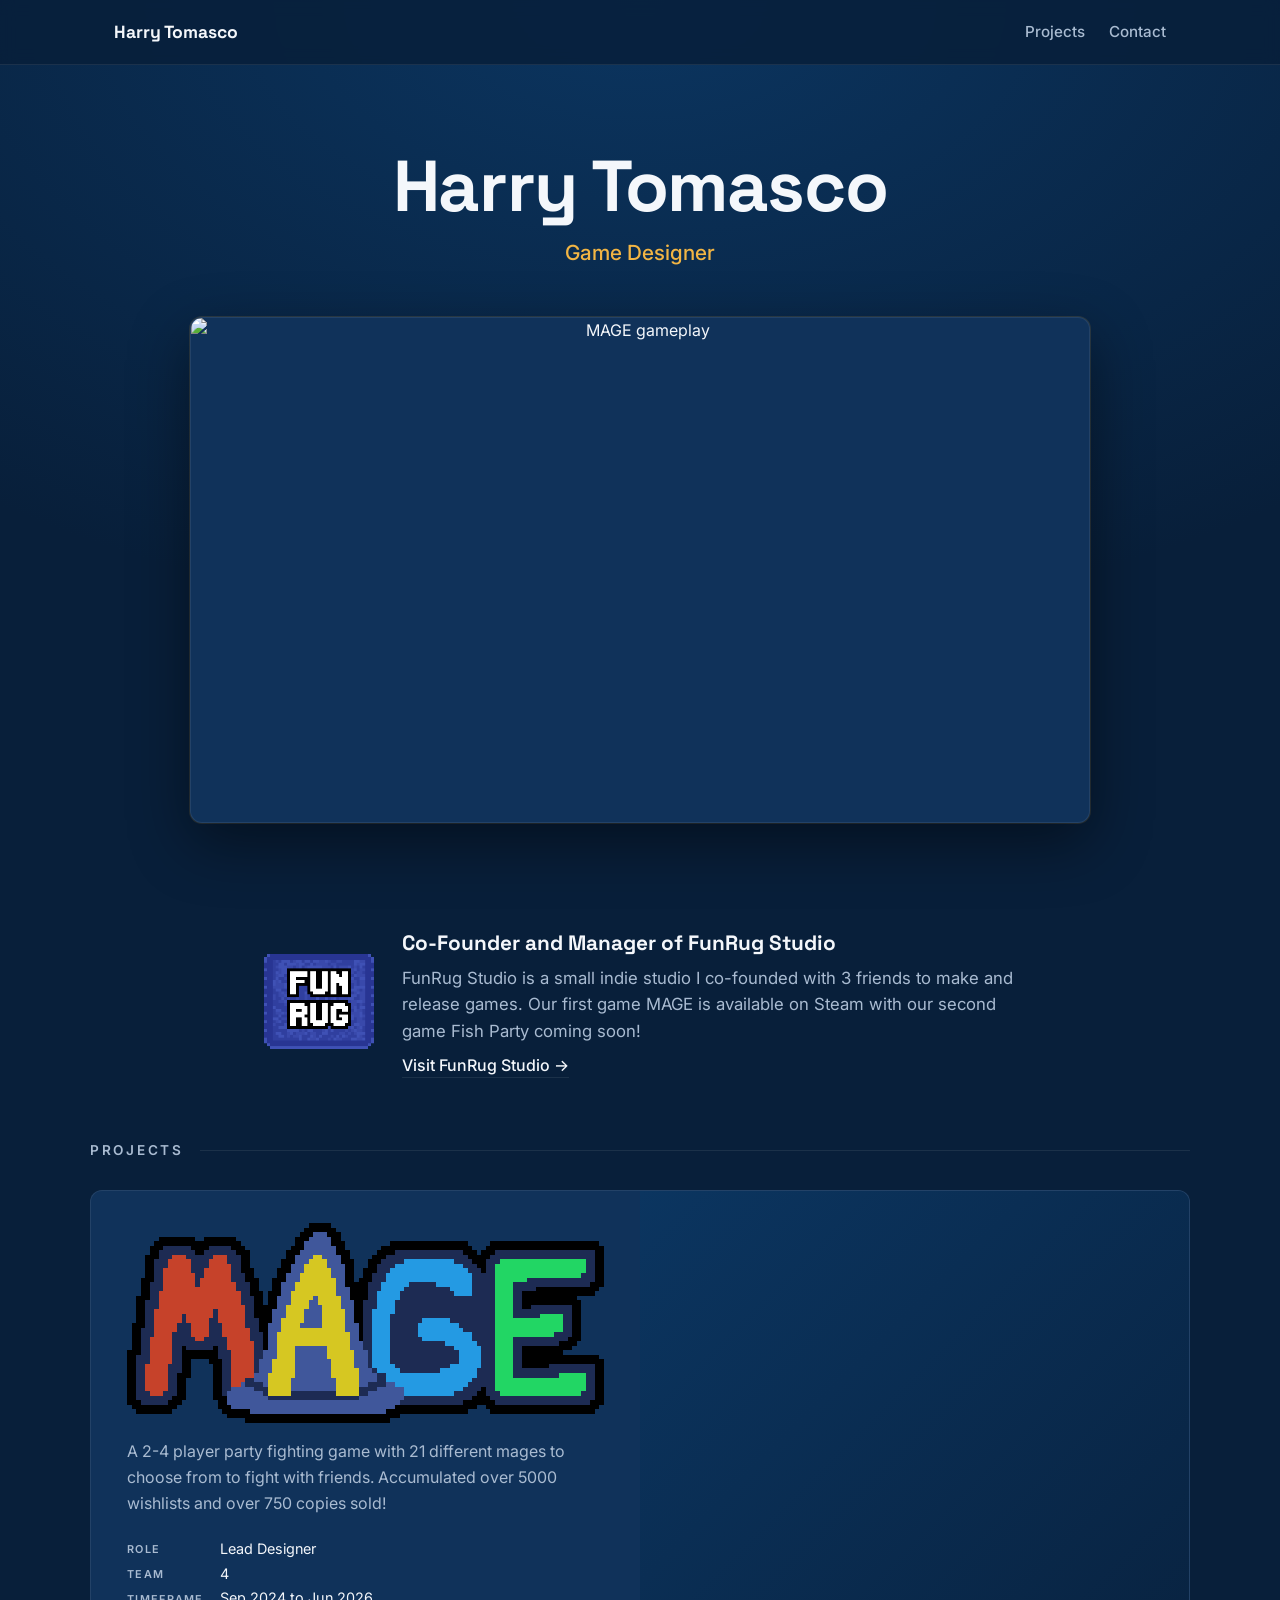
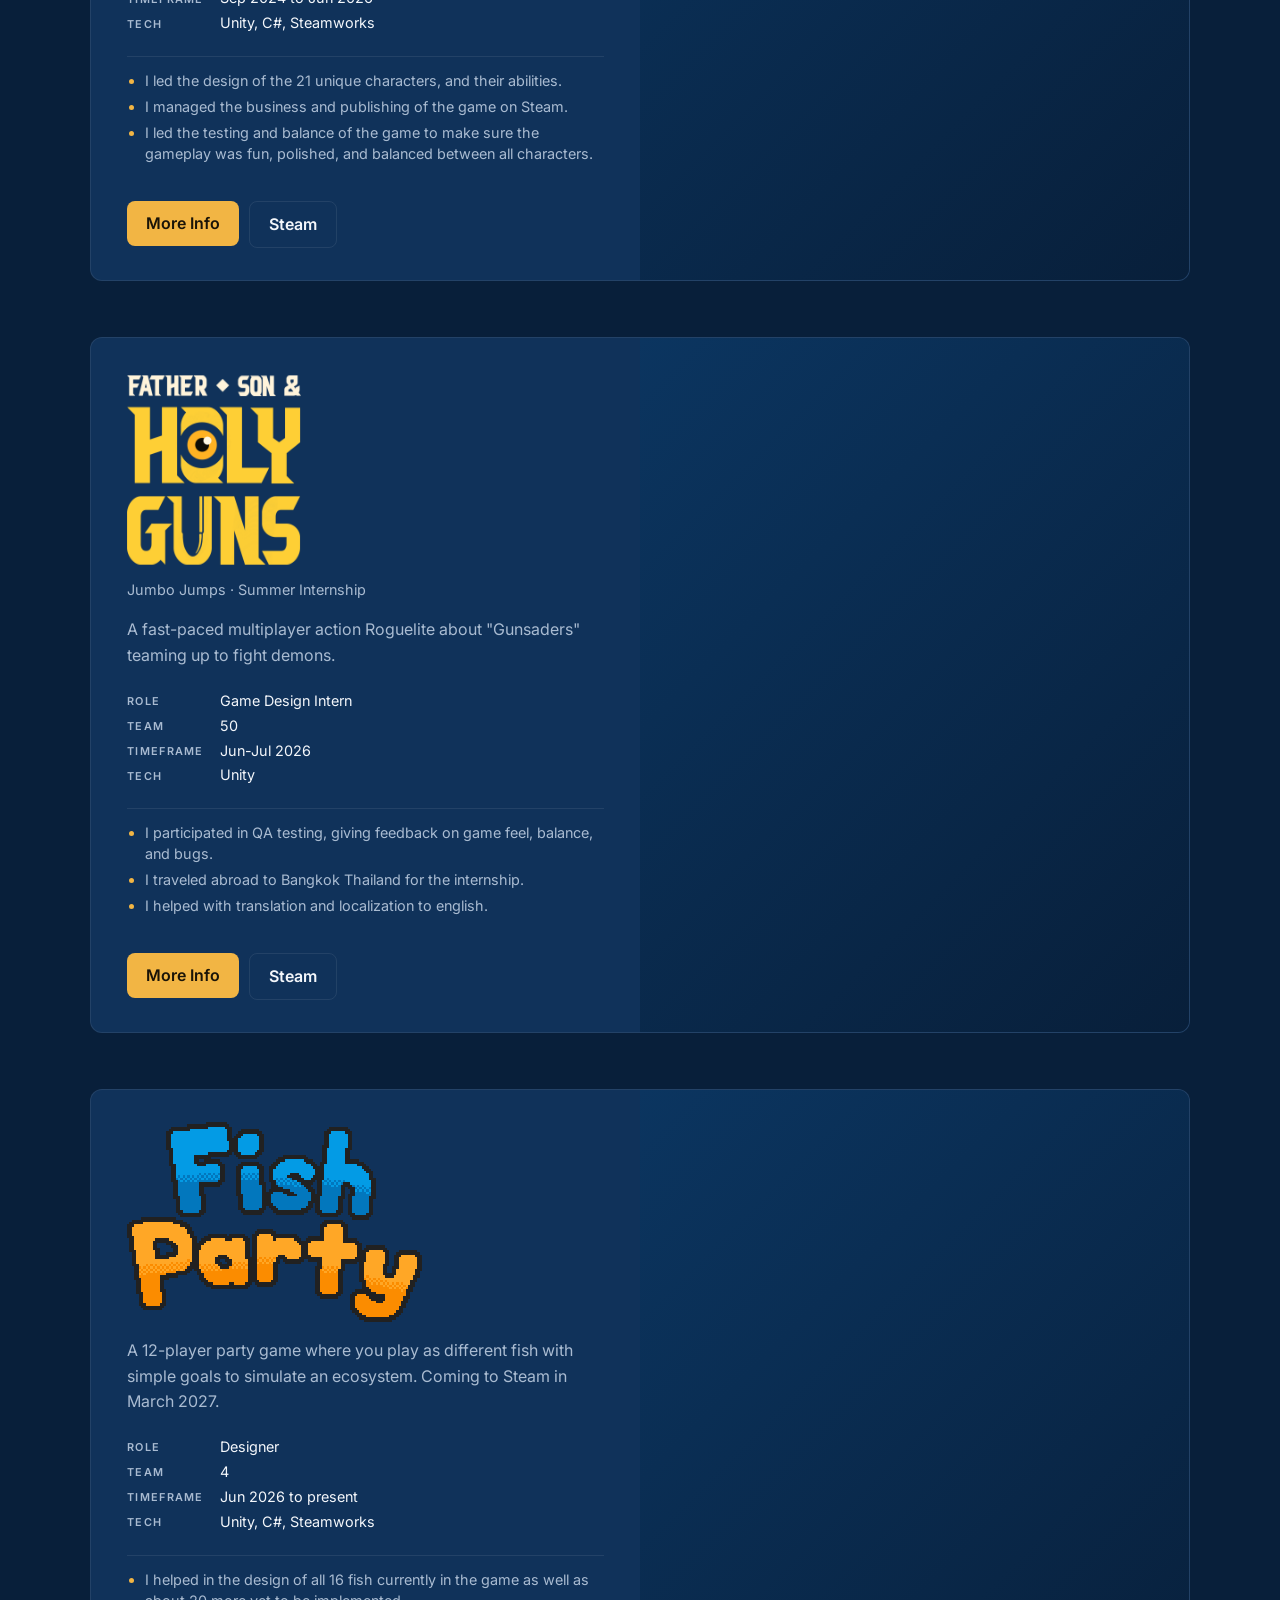
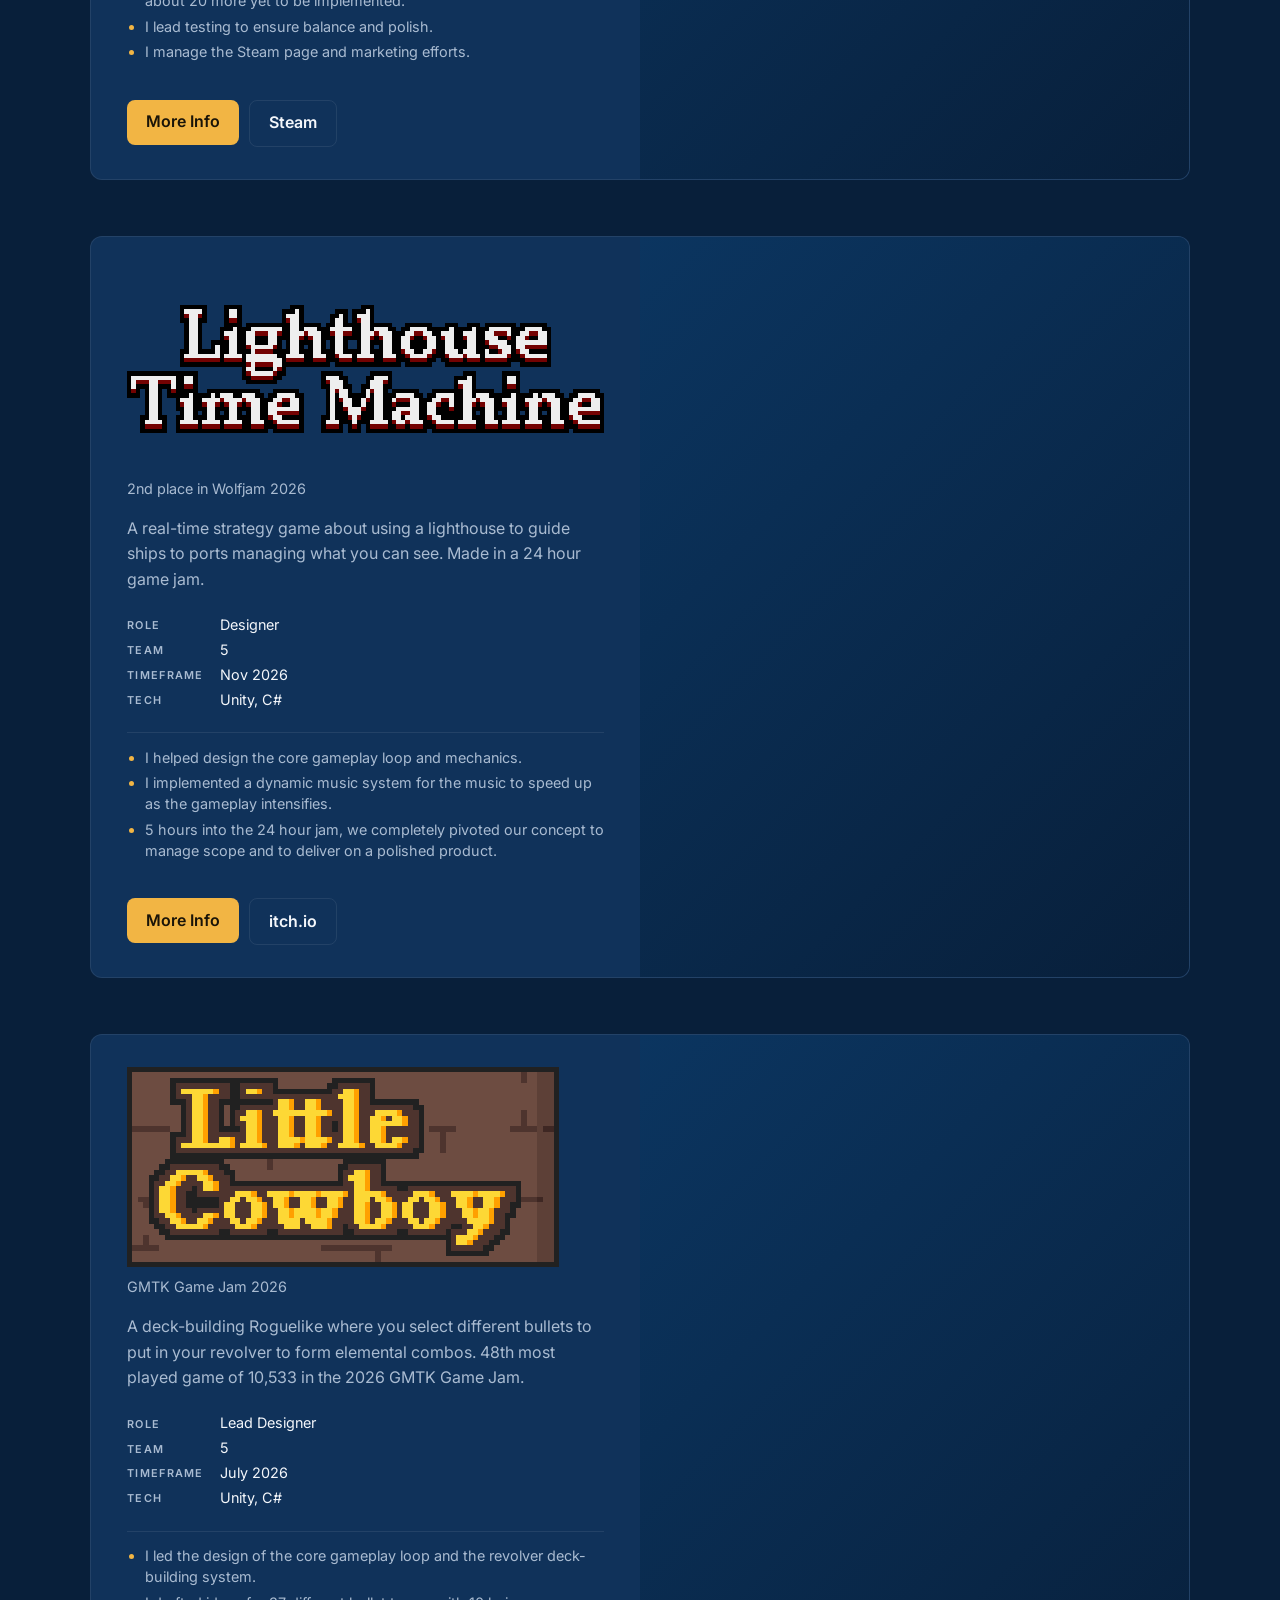
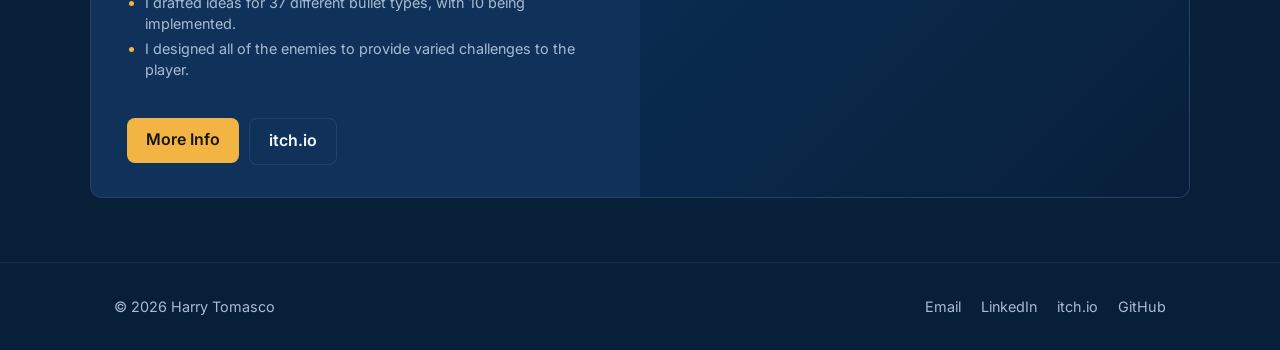
==== index.html @ b39b5b33 "adding more screenshots" ====
<!DOCTYPE html>
<html lang="en">
<head>
  <meta charset="UTF-8">
  <meta name="viewport" content="width=device-width, initial-scale=1.0">
  <title>Harry Tomasco</title>
  <link rel="stylesheet" href="css/style.css">
</head>
<body>

  <!-- ===== NAV BAR ===== -->
  <nav class="nav">
    <div class="container">
      <a class="nav-name" href="index.html">Harry Tomasco</a>
      <div class="nav-links">
        <a href="#projects">Projects</a>
        <a href="#contact">Contact</a>
        <!-- Add a resume link once you have the PDF in the repo:
        <a href="resume.pdf">Resume</a> -->
      </div>
    </div>
  </nav>

  <!-- ===== HEADER: name + info ===== -->
  <header class="container hero">
    <h1>Harry Tomasco</h1>
    <p class="subtitle">Game Designer</p>
    <p class="hero-blurb"><!-- OPTIONAL SHORT INTRO ABOUT YOU HERE --></p>

    <!-- MAGE GIF: put your file at images/mage/hero.gif (or change the path).
         Using an MP4 instead? Swap the <img> for:
         <video src="images/mage/hero.mp4" autoplay loop muted playsinline></video> -->
    <div class="hero-media">
      <img src="images/mage/hero.gif" alt="MAGE gameplay">
    </div>
  </header>

  <!-- ===== FUNRUG STUDIO BLURB ===== -->
  <section id="studio" class="container studio-blurb">
    <!-- Logo: put your file at images/funrug/logo.png (transparent PNG works best) -->
    <img class="studio-logo" src="images/funrug/funrug-logo.png" alt="FunRug Studio logo">
    <div>
      <p class="studio-title">Co-Founder and Manager of FunRug Studio</p>      
      <p>FunRug Studio is a small indie studio I co-founded with 3 friends to make and release games. Our first game MAGE is available on Steam with our second game Fish Party coming soon!</p>
      <a class="text-link" href="https://www.funrugstudio.com/">Visit FunRug Studio &rarr;</a>
    </div>
  </section>

  <!-- ===== PROJECTS ===== -->
  <main id="projects" class="container section">
    <h2 class="section-title">Projects</h2>

    <div class="project-grid">

      <!-- Each card: preview GIF/screenshot (left), logo + tags + description + button (right).
           Preview: images/<project>/preview.gif (or .png) — 16:9 looks best. -->

      <article class="project-card">
        <a class="project-media" href="projects/MAGE.html">
          <img src="images/mage/preview.gif" alt="MAGE gameplay" onerror="this.remove()">
        </a>
        <div class="project-body">
          <!-- Logo: images/mage/logo.png (transparent PNG works best). Shows the name as text if the logo is missing. -->
          <img class="project-logo pixelart" src="images/mage/mage-logo.png" alt="MAGE"
               onerror="this.outerHTML='<h3>MAGE</h3>'">
          <p>A 2-4 player party fighting game with 21 different mages to choose from to fight with friends. Accumulated over 5000 wishlists and over 750 copies sold!</p>
          <ul class="project-facts">
            <li><span>Role</span> Lead Designer</li>
            <li><span>Team</span> 4</li>
            <li><span>Timeframe</span> Sep 2024 to Jun 2026</li>
            <li><span>Tech</span> Unity, C#, Steamworks</li>
          </ul>
          <ul class="project-role">
            <li>I led the design of the 21 unique characters, and their abilities.</li>
            <li>I managed the business and publishing of the game on Steam.</li>
            <li>I led the testing and balance of the game to make sure the gameplay was fun, polished, and balanced between all characters.</li>
          </ul>
          <div class="card-actions">
            <a class="button" href="projects/MAGE.html">More Info</a>
            <a class="button secondary" href="https://store.steampowered.com/app/4459080/MAGE_Mega_Awesome_Gregarious_Encounters/">Steam</a> <!-- PASTE STEAM URL IN href -->
          </div>
        </div>
      </article>

      <!-- ===== PROFESSIONAL / INTERNSHIP PROJECT ===== -->
      <article class="project-card">
        <a class="project-media" href="projects/father-son-and-holy-guns.html">
          <img src="images/father-son-and-holy-guns/preview.gif" alt="Father Son and Holy Guns gameplay" onerror="this.remove()">
        </a>
        <div class="project-body">
          <img class="project-logo" src="images/father-son-and-holy-guns/fshg-logo.png" alt="Father Son and Holy Guns"
               onerror="this.outerHTML='<h3>Father Son and Holy Guns</h3>'">
          <p class="studio-credit">Jumbo Jumps &middot; Summer Internship</p>
          <p>A fast-paced multiplayer action Roguelite about "Gunsaders" teaming up to fight demons. </p>
          <ul class="project-facts">
            <li><span>Role</span> Game Design Intern</li>
            <li><span>Team</span> 50 </li>
            <li><span>Timeframe</span> Jun-Jul 2026</li>
            <li><span>Tech</span> Unity</li>
          </ul>
          <ul class="project-role">
            <li> I participated in QA testing, giving feedback on game feel, balance, and bugs.</li>
            <li> I traveled abroad to Bangkok Thailand for the internship.</li>
            <li> I helped with translation and localization to english.</li>
          </ul>
          <div class="card-actions">
            <a class="button" href="projects/father-son-and-holy-guns.html">More Info</a>
            <a class="button secondary" href="https://store.steampowered.com/app/2840880/Father_Son_and_Holy_Guns/">Steam</a> <!-- PASTE STEAM URL IN href -->
          </div>
        </div>
      </article>

      <article class="project-card">
        <a class="project-media" href="projects/fish-party.html">
          <img src="images/fish-party/preview.gif" alt="Fish Party gameplay" onerror="this.remove()">
        </a>
        <div class="project-body">
          <!-- Logo: images/fish-party/logo.png (transparent PNG works best). Shows the name as text if the logo is missing. -->
          <img class="project-logo pixelart" src="images/fish-party/fish-party-logo.png" alt="Fish Party"
               onerror="this.outerHTML='<h3>Fish Party</h3>'">
          <p>A 12-player party game where you play as different fish with simple goals to simulate an ecosystem. Coming to Steam in March 2027.</p>
          <ul class="project-facts">
            <li><span>Role</span> Designer</li>
            <li><span>Team</span> 4</li>
            <li><span>Timeframe</span> Jun 2026 to present</li>
            <li><span>Tech</span> Unity, C#, Steamworks</li>
          </ul>
          <ul class="project-role">
            <li> I helped in the design of all 16 fish currently in the game as well as about 20 more yet to be implemented.</li>
            <li> I lead testing to ensure balance and polish.</li>
            <li> I manage the Steam page and marketing efforts.</li>
          </ul>
          <div class="card-actions">
            <a class="button" href="projects/fish-party.html">More Info</a>
            <a class="button secondary" href="https://store.steampowered.com/app/5170080/Fish_Party/" target="_blank">Steam</a> <!-- PASTE STEAM URL IN href -->
          </div>
        </div>
      </article>

      <article class="project-card">
        <a class="project-media" href="projects/lighthouse-time-machine.html">
          <img src="images/lighthouse-time-machine/preview.gif" alt="Lighthouse Time Machine gameplay" onerror="this.remove()">
        </a>
        <div class="project-body">
          <!-- Logo: images/lighthouse-time-machine/logo.png (transparent PNG works best). Shows the name as text if the logo is missing. -->
          <img class="project-logo pixelart" src="images/lighthouse-time-machine/lighthouse-logo.png" alt="Lighthouse Time Machine"
               onerror="this.outerHTML='<h3>Lighthouse Time Machine</h3>'">
          <p class="studio-credit">2nd place in Wolfjam 2026</p>
          <p>A real-time strategy game about using a lighthouse to guide ships to ports managing what you can see. Made in a 24 hour game jam.</p>
          <ul class="project-facts">
            <li><span>Role</span> Designer</li>
            <li><span>Team</span> 5</li>
            <li><span>Timeframe</span> Nov 2026</li>
            <li><span>Tech</span> Unity, C#</li>
          </ul>
          <ul class="project-role">
            <li> I helped design the core gameplay loop and mechanics.</li>
            <li> I implemented a dynamic music system for the music to speed up as the gameplay intensifies.</li>
            <li> 5 hours into the 24 hour jam, we completely pivoted our concept to manage scope and to deliver on a polished product.</li>
          </ul>
          <div class="card-actions">
            <a class="button" href="projects/lighthouse-time-machine.html">More Info</a>
            <a class="button secondary" href="https://funrug-studio.itch.io/lighthouse-game" target="_blank">itch.io</a>
          </div>
        </div>
      </article>

      <article class="project-card">
        <a class="project-media" href="projects/little-cowboy.html">
          <img src="images/little-cowboy/preview.gif" alt="Little Cowboy gameplay" onerror="this.remove()">
        </a>
        <div class="project-body">
          <!-- Logo: images/little-cowboy/logo.png (transparent PNG works best). Shows the name as text if the logo is missing. -->
          <img class="project-logo pixelart" src="images/little-cowboy/little-cowboy-logo.png" alt="Little Cowboy"
               onerror="this.outerHTML='<h3>Little Cowboy</h3>'">
          <p class="studio-credit">GMTK Game Jam 2026</p>
          <p>A deck-building Roguelike where you select different bullets to put in your revolver to form elemental combos. 48th most played game of 10,533 in the 2026 GMTK Game Jam.</p>
          <ul class="project-facts">
            <li><span>Role</span> Lead Designer</li>
            <li><span>Team</span> 5</li>
            <li><span>Timeframe</span> July 2026</li>
            <li><span>Tech</span> Unity, C#</li>
          </ul>
          <ul class="project-role">
            <li> I led the design of the core gameplay loop and the revolver deck-building system.</li>
            <li> I drafted ideas for 37 different bullet types, with 10 being implemented.</li>
            <li> I designed all of the enemies to provide varied challenges to the player.</li>
          </ul>
          <div class="card-actions">
            <a class="button" href="projects/little-cowboy.html">More Info</a>
            <a class="button secondary" href="https://funrug-studio.itch.io/little-cowboy" target="_blank">itch.io</a>
          </div>
        </div>
      </article>

    </div>
  </main>

  <!-- ===== FOOTER / CONTACT ===== -->
  <footer id="contact" class="footer">
    <div class="container">
      <span>&copy; 2026 Harry Tomasco</span>
      <div class="footer-links">
        <!-- Fill in your real links; delete any you don't use -->
        <a href="mailto:YOUR_EMAIL_HERE">Email</a>
        <a href="#">LinkedIn</a>
        <a href="#">itch.io</a>
        <a href="#">GitHub</a>
      </div>
    </div>
  </footer>

</body>
</html>
---- css/style.css ----
/* =========================================================
   Harry Tomasco — Portfolio styles
   Change the variables below to restyle the whole site.
   ========================================================= */
@import url("https://fonts.googleapis.com/css2?family=Space+Grotesk:wght@500;700&family=Inter:wght@400;500;600&display=swap");

:root {
  --bg: #081f3a;            /* page background */
  --bg-2: #0b3560;          /* glow at the top of the page */
  --card: #10325a;          /* card / panel color */
  --border: rgba(255, 255, 255, 0.08);
  --text: #f4f7fb;
  --text-dim: #a9bbd1;
  --accent: #f2b544;        /* buttons, subtitle */
  --on-accent: #1a1408;     /* text on buttons */
  --accent-2: #4fd1c5;      /* tags */
  --radius: 12px;
  --max-width: 1100px;
  --font-head: "Space Grotesk", system-ui, sans-serif;
  --font-body: "Inter", system-ui, sans-serif;
}

* { box-sizing: border-box; }

html { scroll-behavior: smooth; background: var(--bg); }

body {
  margin: 0;
  background: radial-gradient(ellipse 120% 900px at top, var(--bg-2) 0%, var(--bg) 70%) no-repeat var(--bg);
  min-height: 100vh;
  color: var(--text);
  font-family: var(--font-body);
  line-height: 1.6;
}

h1, h2, h3 { font-family: var(--font-head); line-height: 1.15; }

a { color: var(--accent); }

img { max-width: 100%; }

.container {
  max-width: var(--max-width);
  margin: 0 auto;
  padding: 0 1.5rem;
}

/* ===== Nav ===== */
.nav {
  position: sticky;
  top: 0;
  z-index: 10;
  background: color-mix(in srgb, var(--bg) 85%, transparent);
  backdrop-filter: blur(8px);
  border-bottom: 1px solid var(--border);
}
.nav .container {
  display: flex;
  align-items: center;
  justify-content: space-between;
  height: 64px;
}
.nav-name {
  font-family: var(--font-head);
  font-weight: 700;
  color: var(--text);
  text-decoration: none;
  font-size: 1.1rem;
}
.nav-links { display: flex; gap: 1.5rem; }
.nav-links a {
  color: var(--text-dim);
  text-decoration: none;
  font-weight: 500;
  font-size: 0.95rem;
}
.nav-links a:hover { color: var(--text); }

/* ===== Hero ===== */
.hero {
  text-align: center;
  padding: 5rem 0 3rem;
}
.hero h1 {
  margin: 0;
  font-size: clamp(2.5rem, 7vw, 4.5rem);
  letter-spacing: -0.02em;
}
.subtitle {
  margin: 0.5rem 0 0;
  font-size: clamp(1rem, 2.5vw, 1.3rem);
  color: var(--accent);
  font-weight: 500;
}
.hero-blurb {
  max-width: 600px;
  margin: 1rem auto 0;
  color: var(--text-dim);
}
.hero-blurb:empty { display: none; }

.hero-media {
  margin: 3rem auto 0;
  max-width: 900px;
  border-radius: var(--radius);
  overflow: hidden;
  border: 1px solid var(--border);
  box-shadow: 0 20px 60px rgba(0, 0, 0, 0.45),
              0 0 0 1px color-mix(in srgb, var(--accent) 15%, transparent);
  background: var(--card);
  aspect-ratio: 16 / 9;
}
.hero-media img,
.hero-media video {
  width: 100%;
  height: 100%;
  object-fit: cover;
  display: block;
}

/* ===== FunRug Studio blurb ===== */
.studio-blurb {
  display: flex;
  align-items: center;
  justify-content: center;
  gap: 1.75rem;
  max-width: 800px;
  padding-top: 3.5rem;
  padding-bottom: 1rem;
}
.studio-logo {
  width: 110px;
  height: 110px;
  object-fit: contain;
  flex-shrink: 0;
}
.studio-blurb p { margin: 0 0 0.5rem; color: var(--text-dim); font-size: 1.05rem; }
.studio-blurb .studio-title {
  font-family: var(--font-head);
  font-weight: 700;
  font-size: 1.3rem;
  color: var(--text);
  margin-bottom: 0.25rem;
}

/* Plain text link instead of a button */
.text-link {
  color: var(--text);
  text-decoration: none;
  font-weight: 500;
  border-bottom: 1px solid var(--border);
  padding-bottom: 2px;
}
.text-link:hover { color: var(--accent); border-color: var(--accent); }

/* ===== Section headings ===== */
.section { padding: 3rem 0 4rem; }
.section-title {
  font-size: 0.85rem;
  font-family: var(--font-body);
  font-weight: 600;
  letter-spacing: 0.2em;
  text-transform: uppercase;
  color: var(--text-dim);
  display: flex;
  align-items: center;
  gap: 1rem;
  margin: 0 0 2rem;
}
.section-title::after {
  content: "";
  flex: 1;
  height: 1px;
  background: var(--border);
}

/* ===== Project cards ===== */
.project-grid {
  display: grid;
  gap: 3.5rem;   /* space between project cards */
}

.project-card {
  display: grid;
  grid-template-columns: 1fr 1fr;   /* text and media split 50/50 */
  background: var(--card);
  border: 1px solid var(--border);
  border-radius: var(--radius);
  overflow: hidden;
  transition: transform 0.2s, box-shadow 0.2s;
}
.project-card:hover {
  transform: translateY(-4px);
  box-shadow: 0 16px 40px rgba(0, 0, 0, 0.4);
}

.project-media {
  display: flex;
  align-items: center;  /* keeps the GIF at 16:9 and centered as the text gets taller */
  order: 2;          /* puts media on the right; delete this line to move it left */
  min-height: 300px;
  background: linear-gradient(135deg, var(--bg-2), var(--bg));
  overflow: hidden;
}
.project-media img,
.project-media video {
  width: 100%;
  aspect-ratio: 16 / 9;
  object-fit: cover;
  display: block;
  transition: transform 0.4s;
}
.project-card:hover .project-media img { transform: scale(1.03); }

.project-body {
  display: flex;
  flex-direction: column;
  justify-content: center;
  padding: 2rem 2.25rem;
}

.project-logo {
  max-width: 100%;
  height: 200px;
  width: auto;
  object-fit: contain;
  align-self: flex-start;
  margin-bottom: 1rem;
}
.pixelart {image-rendering: pixelated;}
.project-body h3 { margin: 0 0 1rem; font-size: 1.8rem; }
.project-body p { margin: 0 0 1.25rem; color: var(--text-dim); }

/* Small labels like "Unity" or "Systems Design" */
.tags {
  display: flex;
  flex-wrap: wrap;
  gap: 0.4rem;
  margin: 0 0 0.75rem;
  list-style: none;
  padding: 0;
}
.tags:empty { display: none; }
.tags li {
  font-size: 0.75rem;
  font-weight: 600;
  color: var(--accent-2);
  background: color-mix(in srgb, var(--accent-2) 10%, transparent);
  border: 1px solid color-mix(in srgb, var(--accent-2) 25%, transparent);
  padding: 0.15rem 0.6rem;
  border-radius: 999px;
}

/* Role / Team / Timeframe / Tech — compact vertical list on each card */
.project-facts {
  list-style: none;
  padding: 0;
  margin: 0 0 1.25rem;
  font-size: 0.9rem;
  line-height: 1.4;
}
.project-facts li {
  display: grid;
  grid-template-columns: 85px 1fr;
  gap: 0.5rem;
  padding: 0.15rem 0;
}
.project-facts span {
  font-size: 0.68rem;
  font-weight: 600;
  letter-spacing: 0.12em;
  text-transform: uppercase;
  color: var(--text-dim);
  padding-top: 0.2rem;
}

/* "What I did" bullets under the details list */
.project-role {
  margin: 0 0 2rem;   /* space between the bullets and the buttons */
  padding: 0.9rem 0 0 1.1rem;
  border-top: 1px solid var(--border);
  font-size: 0.9rem;
  line-height: 1.45;
  color: var(--text-dim);
}
.project-role:empty { display: none; }
.project-role li { margin-bottom: 0.3rem; }
.project-role li::marker { color: var(--accent); }

/* More Info + Steam/itch.io buttons side by side */
.card-actions { display: flex; flex-wrap: wrap; gap: 0.6rem; }
.card-actions .button.secondary { align-self: center; }

/* "with Studio Name · Summer Internship" line under the game name */
.studio-credit {
  margin: -0.5rem 0 1rem !important;
  font-size: 0.9rem;
  color: var(--text-dim);
}

/* ===== Buttons ===== */
.button {
  display: inline-block;
  align-self: flex-start;
  background: var(--accent);
  color: var(--on-accent);
  text-decoration: none;
  font-weight: 600;
  padding: 0.6rem 1.2rem;
  border-radius: 8px;
  transition: transform 0.15s, filter 0.15s;
}
.button:hover { transform: translateY(-2px); filter: brightness(1.08); }

.button.secondary {
  background: transparent;
  color: var(--text);
  border: 1px solid var(--border);
}
.button.secondary:hover { border-color: var(--accent); }

.button-row { display: flex; flex-wrap: wrap; gap: 0.75rem; margin: 1.5rem 0; }

/* ===== Footer ===== */
.footer {
  border-top: 1px solid var(--border);
  padding: 2rem 0;
  color: var(--text-dim);
  font-size: 0.9rem;
}
.footer .container {
  display: flex;
  flex-wrap: wrap;
  justify-content: space-between;
  gap: 1rem;
}
.footer-links { display: flex; gap: 1.25rem; }
.footer-links a { color: var(--text-dim); text-decoration: none; }
.footer-links a:hover { color: var(--accent); }

/* =========================================================
   Project pages
   ========================================================= */
.back-link {
  display: inline-block;
  margin-top: 2rem;
  color: var(--text-dim);
  text-decoration: none;
  font-size: 0.95rem;
}
.back-link:hover { color: var(--accent); }

.project-header { padding: 1.5rem 0 1rem; }
.project-header h1 {
  margin: 0;
  font-size: clamp(2.2rem, 6vw, 3.5rem);
  letter-spacing: -0.02em;
}
.project-header .subtitle:empty { display: none; }

/* Role / Engine / Team / Duration row */
.meta {
  display: grid;
  grid-template-columns: repeat(auto-fit, minmax(160px, 1fr));
  gap: 1rem;
  margin: 2rem 0;
  padding: 1.25rem 1.5rem;
  background: var(--card);
  border: 1px solid var(--border);
  border-radius: var(--radius);
}
.meta dt {
  font-size: 0.75rem;
  letter-spacing: 0.15em;
  text-transform: uppercase;
  color: var(--text-dim);
}
.meta dd { margin: 0.25rem 0 0; font-weight: 600; }

.media-main {
  border-radius: var(--radius);
  overflow: hidden;
  border: 1px solid var(--border);
  box-shadow: 0 20px 50px rgba(0, 0, 0, 0.4);
  background: var(--card);
}
.media-main img,
.media-main video { width: 100%; display: block; }

/* 16:9 YouTube embed */
.video-embed { position: relative; aspect-ratio: 16 / 9; }
.video-embed iframe {
  position: absolute;
  inset: 0;
  width: 100%;
  height: 100%;
  border: 0;
}

/* Two-column layout: writeup on the left, sidebar on the right */
.project-layout {
  display: grid;
  grid-template-columns: 1fr 280px;
  gap: 3rem;
  margin: 3rem 0;
}
.writeup h2 { font-size: 1.5rem; margin: 2.5rem 0 0.75rem; }
.writeup h2:first-child { margin-top: 0; }
.writeup p, .writeup li { color: var(--text-dim); }

.sidebar {
  align-self: start;
  position: sticky;
  top: 88px;
  background: var(--card);
  border: 1px solid var(--border);
  border-radius: var(--radius);
  padding: 1.5rem;
}
.sidebar h3 { margin: 0 0 0.75rem; font-size: 1rem; }
.sidebar .button { display: block; text-align: center; margin-bottom: 0.6rem; }

/* Screenshot / GIF gallery */
.gallery {
  display: grid;
  grid-template-columns: repeat(auto-fill, minmax(260px, 1fr));
  gap: 1rem;
  margin: 1.5rem 0;
}
.gallery figure { margin: 0; }
.gallery img,
.gallery video {
  width: 100%;
  aspect-ratio: 16 / 9;
  object-fit: cover;
  border-radius: 8px;
  border: 1px solid var(--border);
  display: block;
}
.gallery figcaption {
  font-size: 0.85rem;
  color: var(--text-dim);
  margin-top: 0.4rem;
}
.gallery figcaption:empty { display: none; }

/* Next project link at the bottom */
.next-project {
  display: block;
  text-align: right;
  padding: 2rem 0 3rem;
  border-top: 1px solid var(--border);
  text-decoration: none;
  color: var(--text-dim);
}
.next-project strong {
  display: block;
  font-family: var(--font-head);
  font-size: 1.6rem;
  color: var(--text);
}
.next-project:hover strong { color: var(--accent); }

/* ===== Mobile ===== */
@media (max-width: 800px) {
  .project-card { grid-template-columns: 1fr; }
  .project-media { order: 0; min-height: 0; aspect-ratio: 16 / 9; }
  .project-body { padding: 1.5rem; }
  .project-grid { gap: 2.5rem; }
  .project-layout { grid-template-columns: 1fr; gap: 2rem; }
  .sidebar { position: static; }
  .nav-links { gap: 1rem; }
  .hero { padding-top: 3rem; }
  .studio-blurb { flex-direction: column; text-align: center; gap: 1rem; }
}
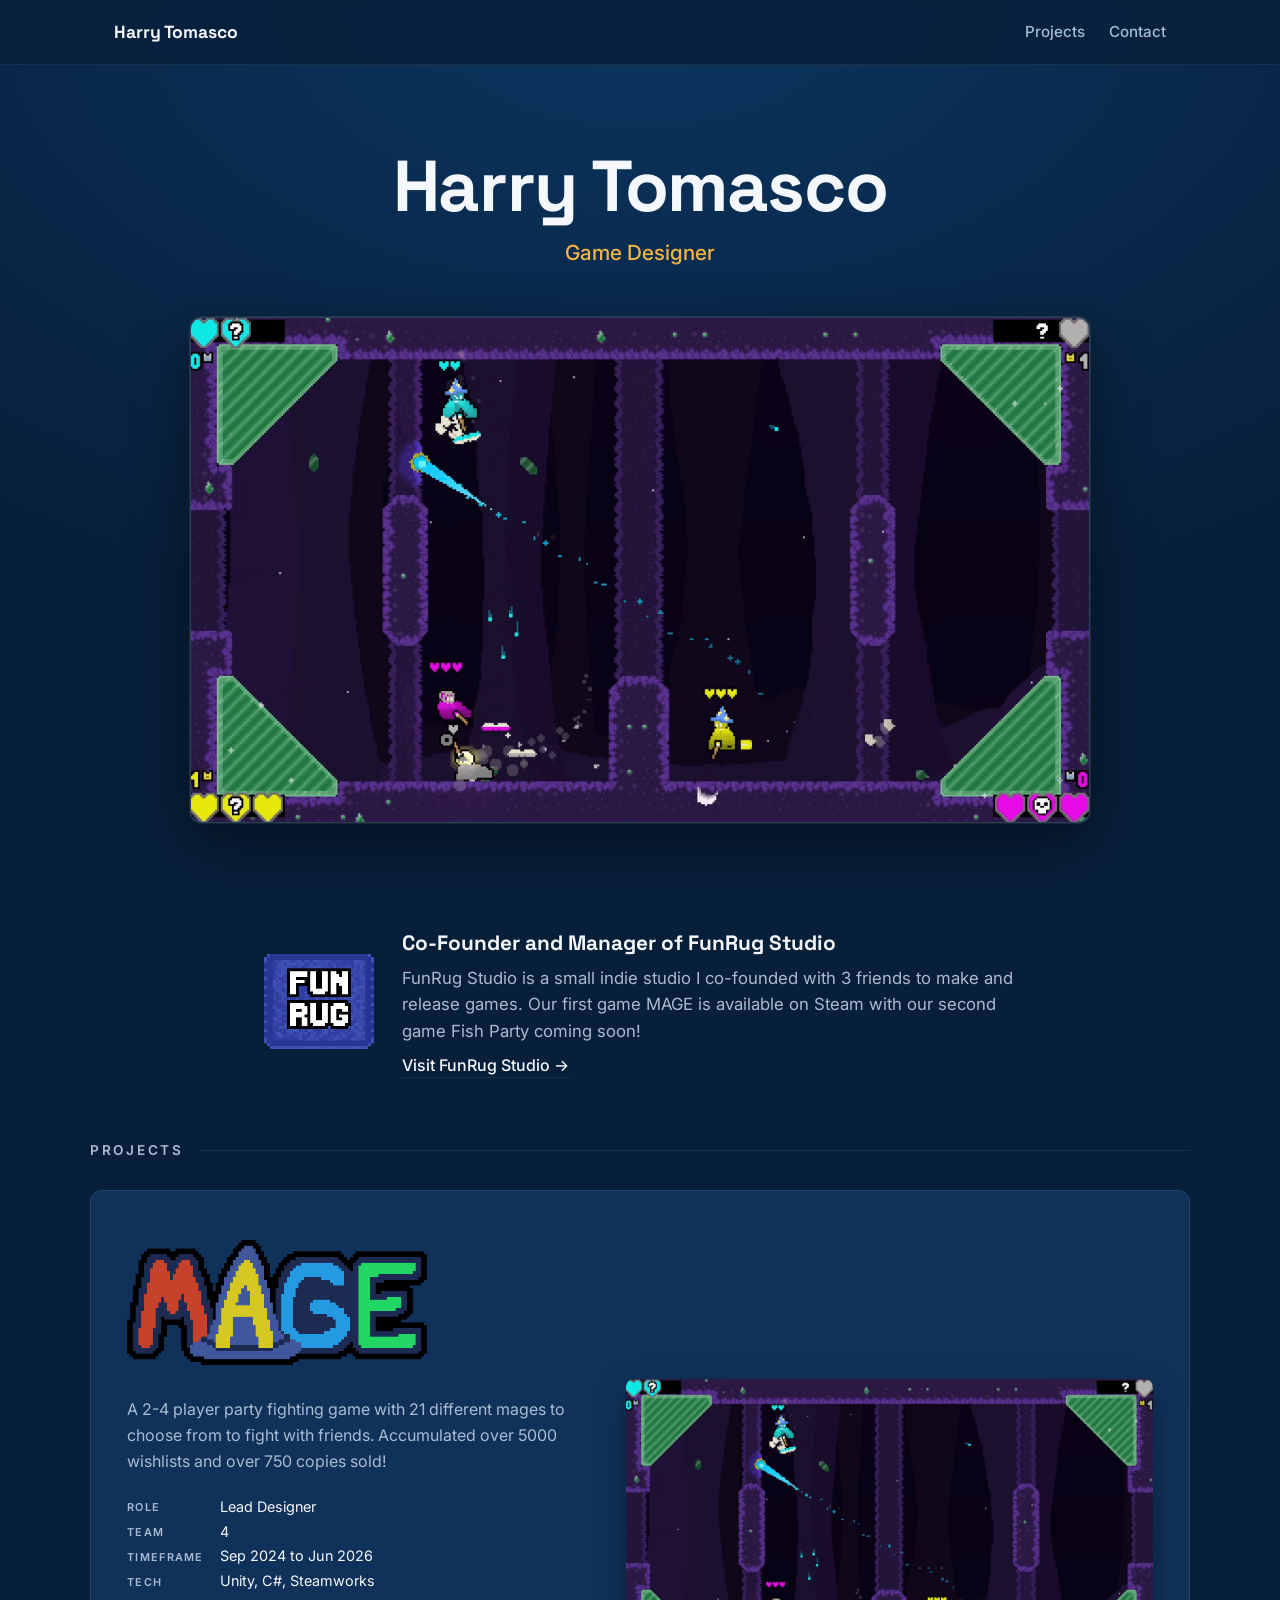
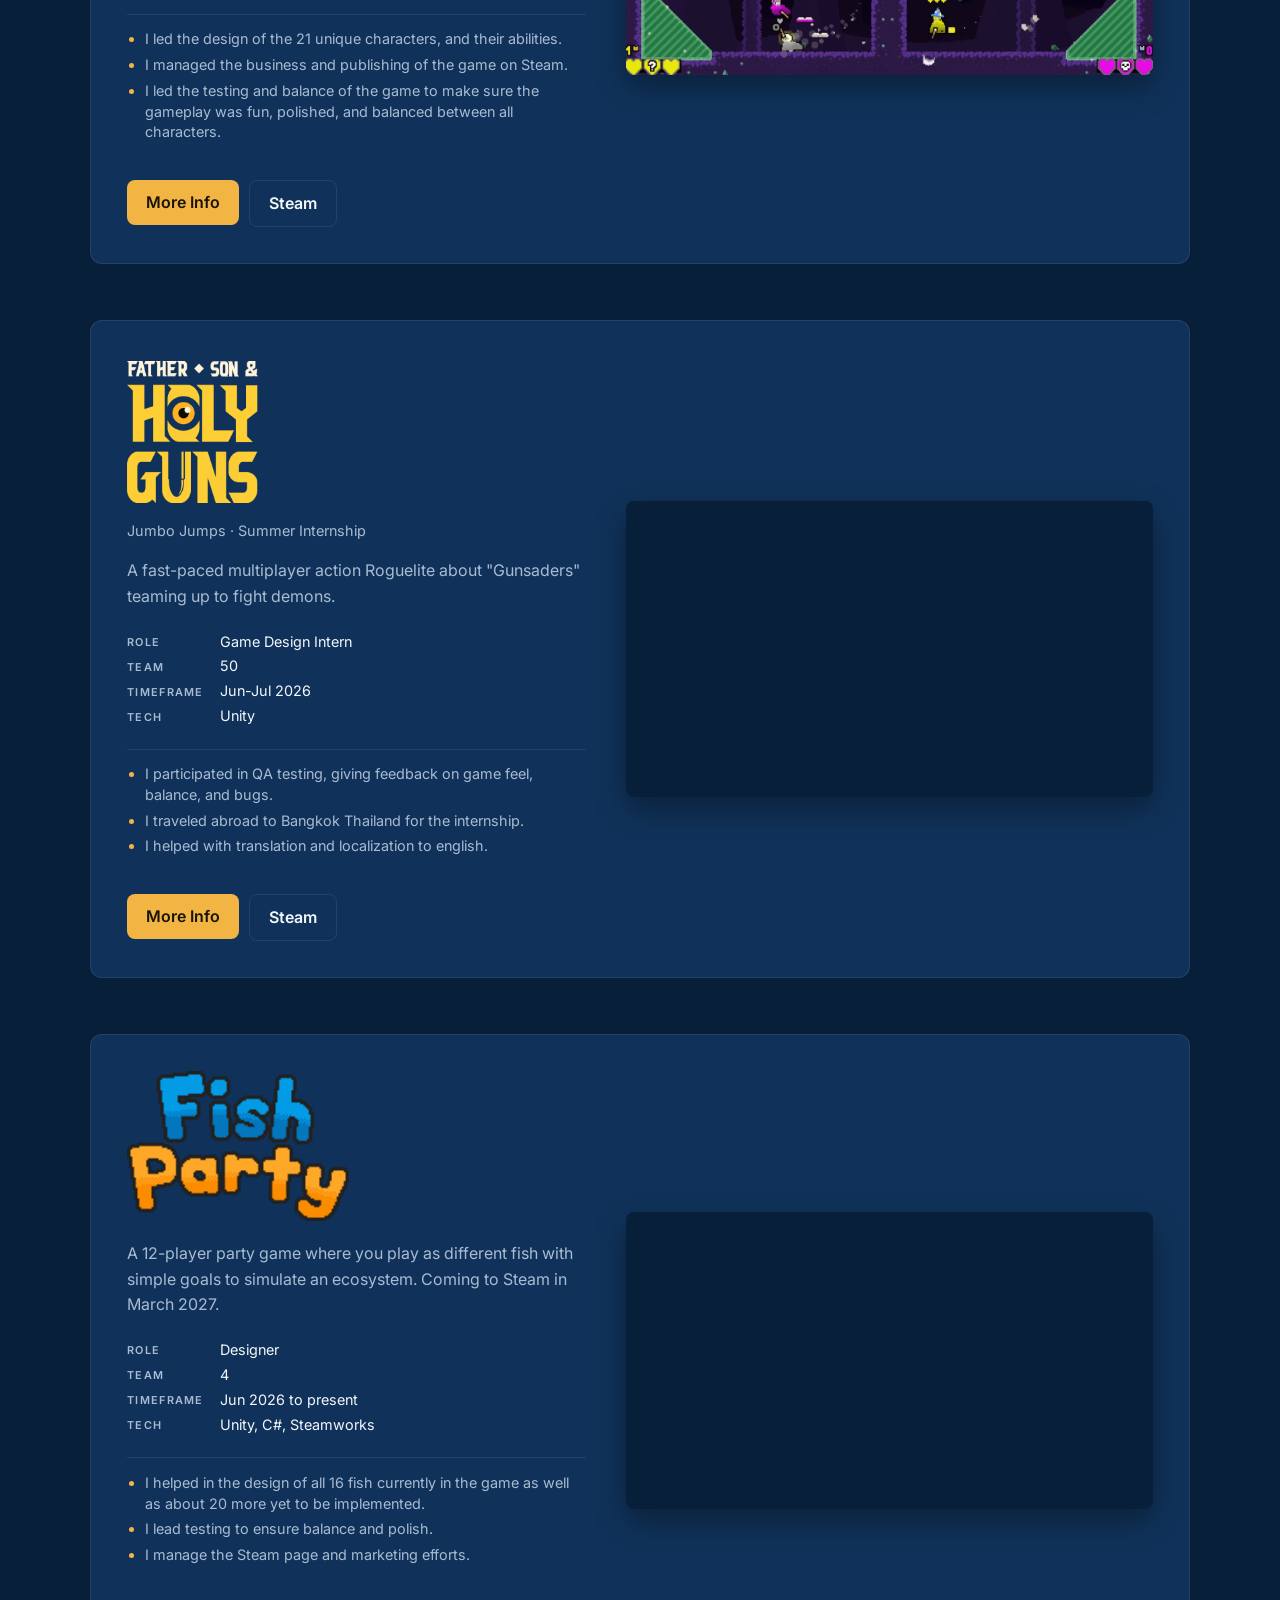
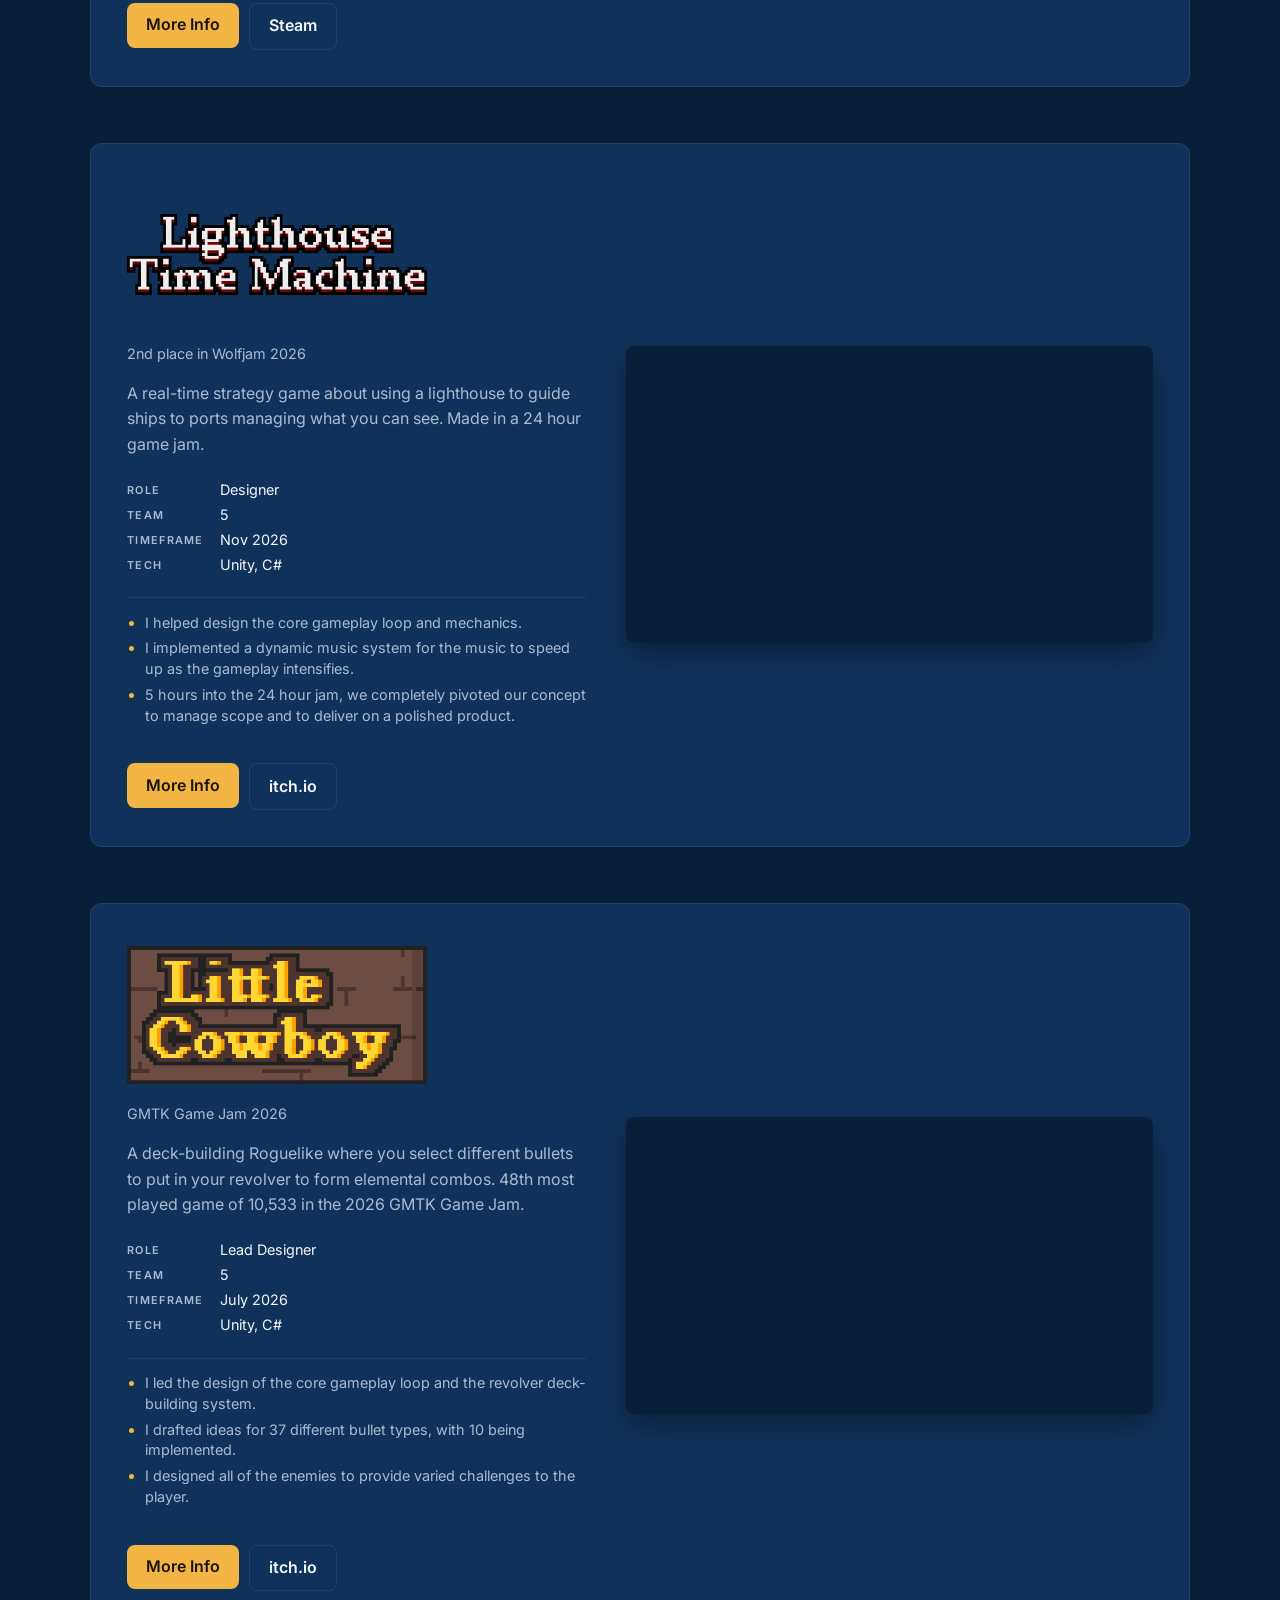
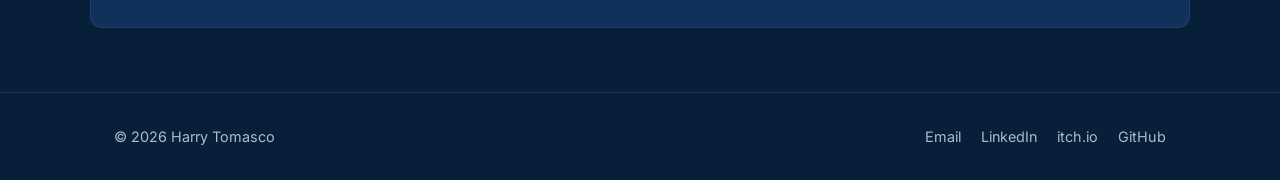
==== commit a85a6248: "fixed logo sizes" ====
--- a/index.html
+++ b/index.html
@@ -31,7 +31,7 @@
          Using an MP4 instead? Swap the <img> for:
          <video src="images/mage/hero.mp4" autoplay loop muted playsinline></video> -->
     <div class="hero-media">
-      <img src="images/mage/hero.gif" alt="MAGE gameplay">
+      <img src="images/mage/mage.gif" alt="MAGE gameplay">
     </div>
   </header>
 
@@ -57,7 +57,7 @@
 
       <article class="project-card">
         <a class="project-media" href="projects/MAGE.html">
-          <img src="images/mage/preview.gif" alt="MAGE gameplay" onerror="this.remove()">
+          <img src="images/mage/mage.gif" alt="MAGE gameplay" onerror="this.remove()">
         </a>
         <div class="project-body">
           <!-- Logo: images/mage/logo.png (transparent PNG works best). Shows the name as text if the logo is missing. -->
--- a/css/style.css
+++ b/css/style.css
@@ -182,7 +182,10 @@
 
 .project-card {
   display: grid;
-  grid-template-columns: 1fr 1fr;   /* text and media split 50/50 */
+  grid-template-columns: 1fr 1.15fr;   /* text a bit narrower than media */
+  gap: 2.5rem;
+  align-items: center;                 /* media sits centered next to the text */
+  padding: 2.25rem;
   background: var(--card);
   border: 1px solid var(--border);
   border-radius: var(--radius);
@@ -195,17 +198,18 @@
 }
 
 .project-media {
-  display: flex;
-  align-items: center;  /* keeps the GIF at 16:9 and centered as the text gets taller */
+  display: block;
   order: 2;          /* puts media on the right; delete this line to move it left */
-  min-height: 300px;
-  background: linear-gradient(135deg, var(--bg-2), var(--bg));
+  aspect-ratio: 16 / 9;
+  border-radius: 8px;
   overflow: hidden;
+  background: var(--bg);
+  box-shadow: 0 12px 30px rgba(0, 0, 0, 0.35);
 }
 .project-media img,
 .project-media video {
   width: 100%;
-  aspect-ratio: 16 / 9;
+  height: 100%;
   object-fit: cover;
   display: block;
   transition: transform 0.4s;
@@ -216,18 +220,24 @@
   display: flex;
   flex-direction: column;
   justify-content: center;
-  padding: 2rem 2.25rem;
 }
 
 .project-logo {
+  /* Every logo fits inside the same 300 x 150 box, so wide AND tall
+     logos come out about the same visual size. */
+  width: 300px;
+  height: 150px;
   max-width: 100%;
-  height: 200px;
-  width: auto;
   object-fit: contain;
+  object-position: left center;
   align-self: flex-start;
-  margin-bottom: 1rem;
-}
-.pixelart {image-rendering: pixelated;}
+  margin-bottom: 1.25rem;
+}
+.project-logo.large { width: 360px; height: 180px; }
+.project-logo.small { width: 240px; height: 120px; }
+
+/* Keeps pixel art crisp when scaled up */
+.pixel-art { image-rendering: pixelated; }
 .project-body h3 { margin: 0 0 1rem; font-size: 1.8rem; }
 .project-body p { margin: 0 0 1.25rem; color: var(--text-dim); }
 
@@ -464,8 +474,9 @@
 /* ===== Mobile ===== */
 @media (max-width: 800px) {
   .project-card { grid-template-columns: 1fr; }
-  .project-media { order: 0; min-height: 0; aspect-ratio: 16 / 9; }
-  .project-body { padding: 1.5rem; }
+  .project-media { order: 0; }
+  .project-card { padding: 1.5rem; gap: 1.5rem; }
+  .project-logo { width: 240px; height: 120px; }
   .project-grid { gap: 2.5rem; }
   .project-layout { grid-template-columns: 1fr; gap: 2rem; }
   .sidebar { position: static; }
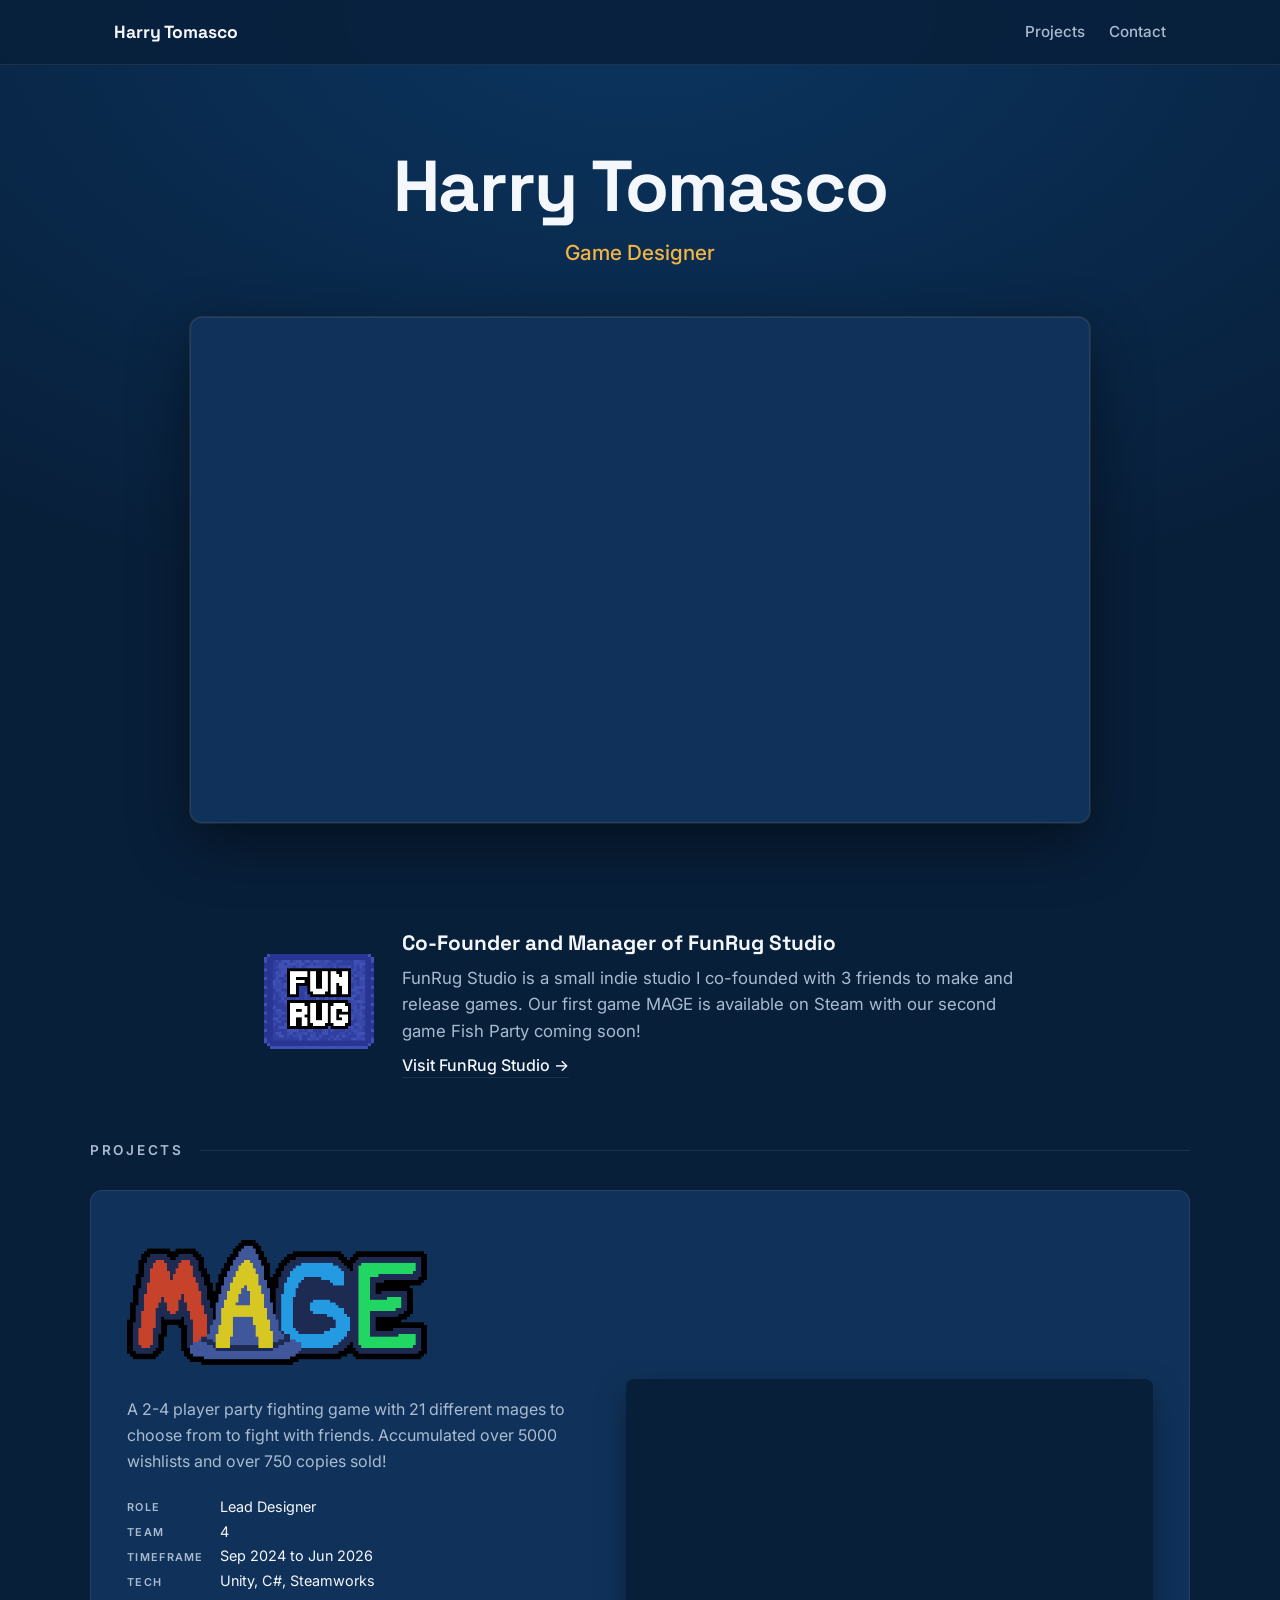
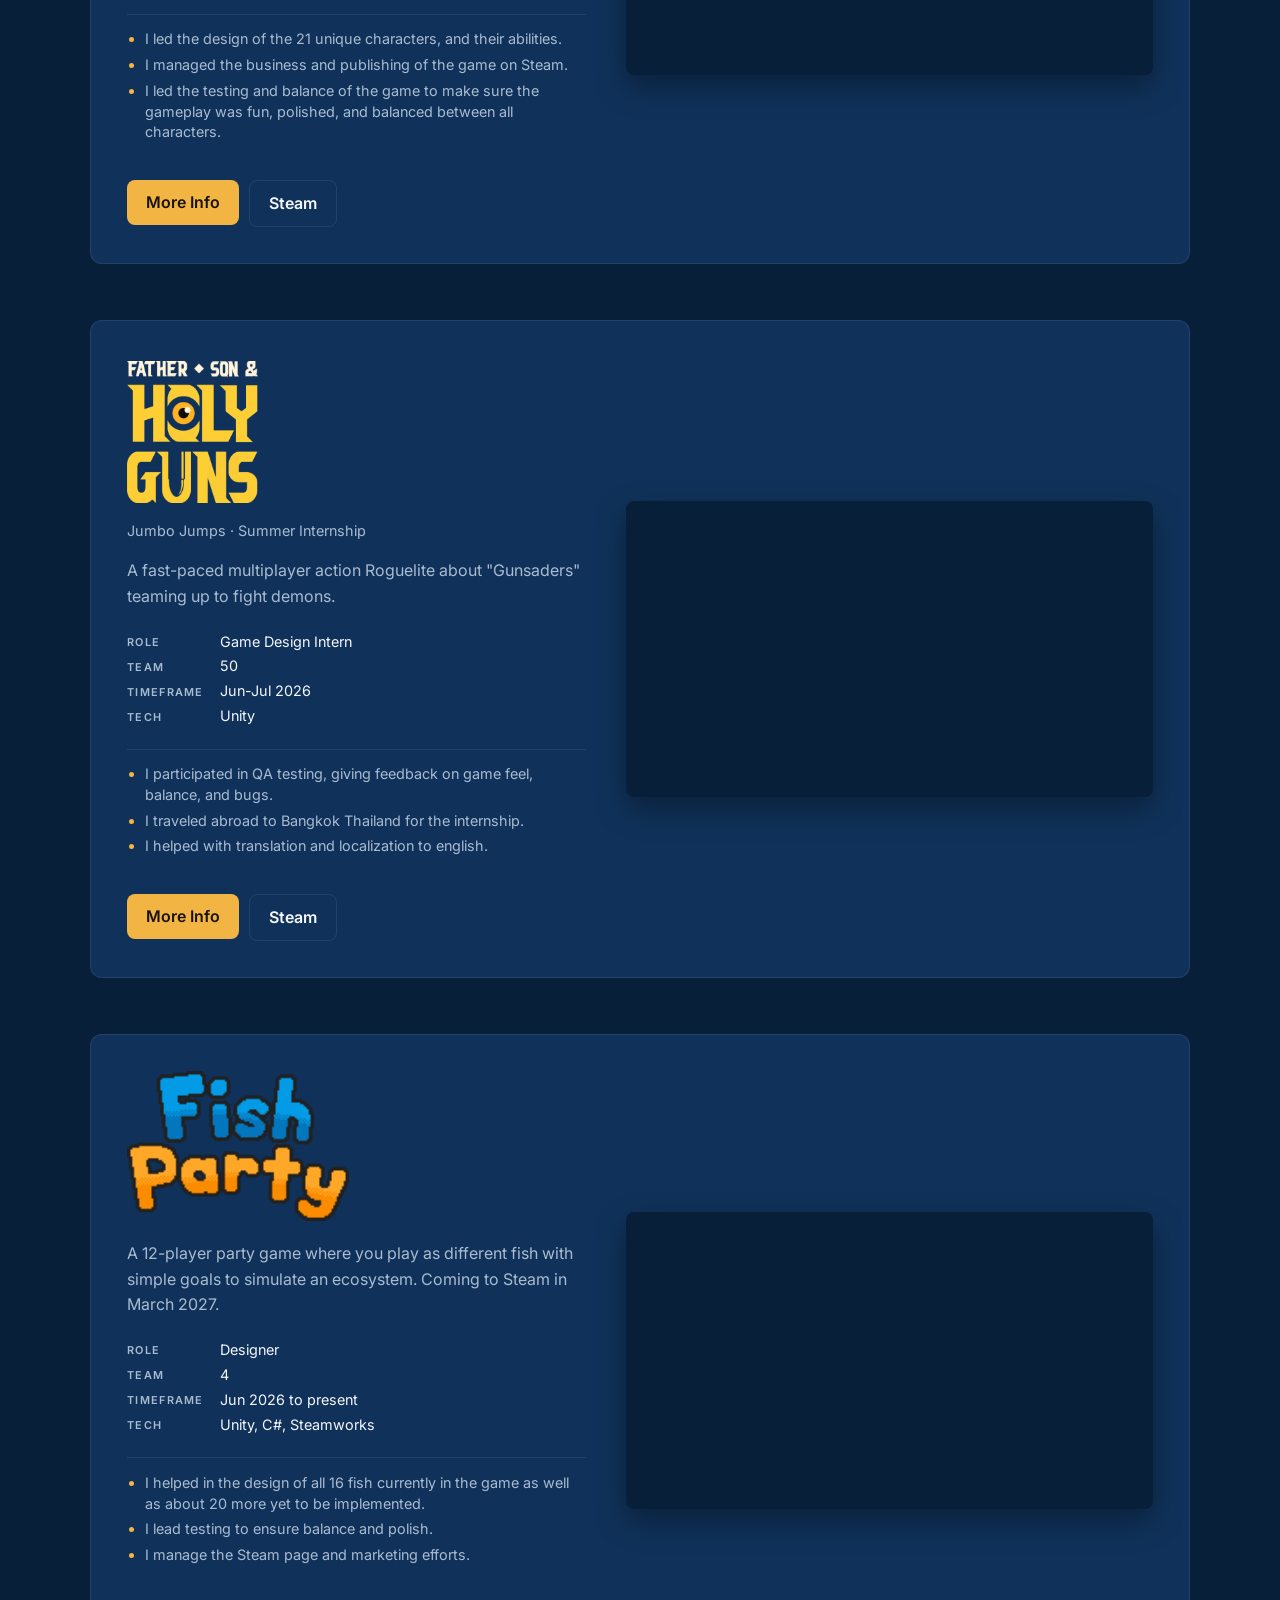
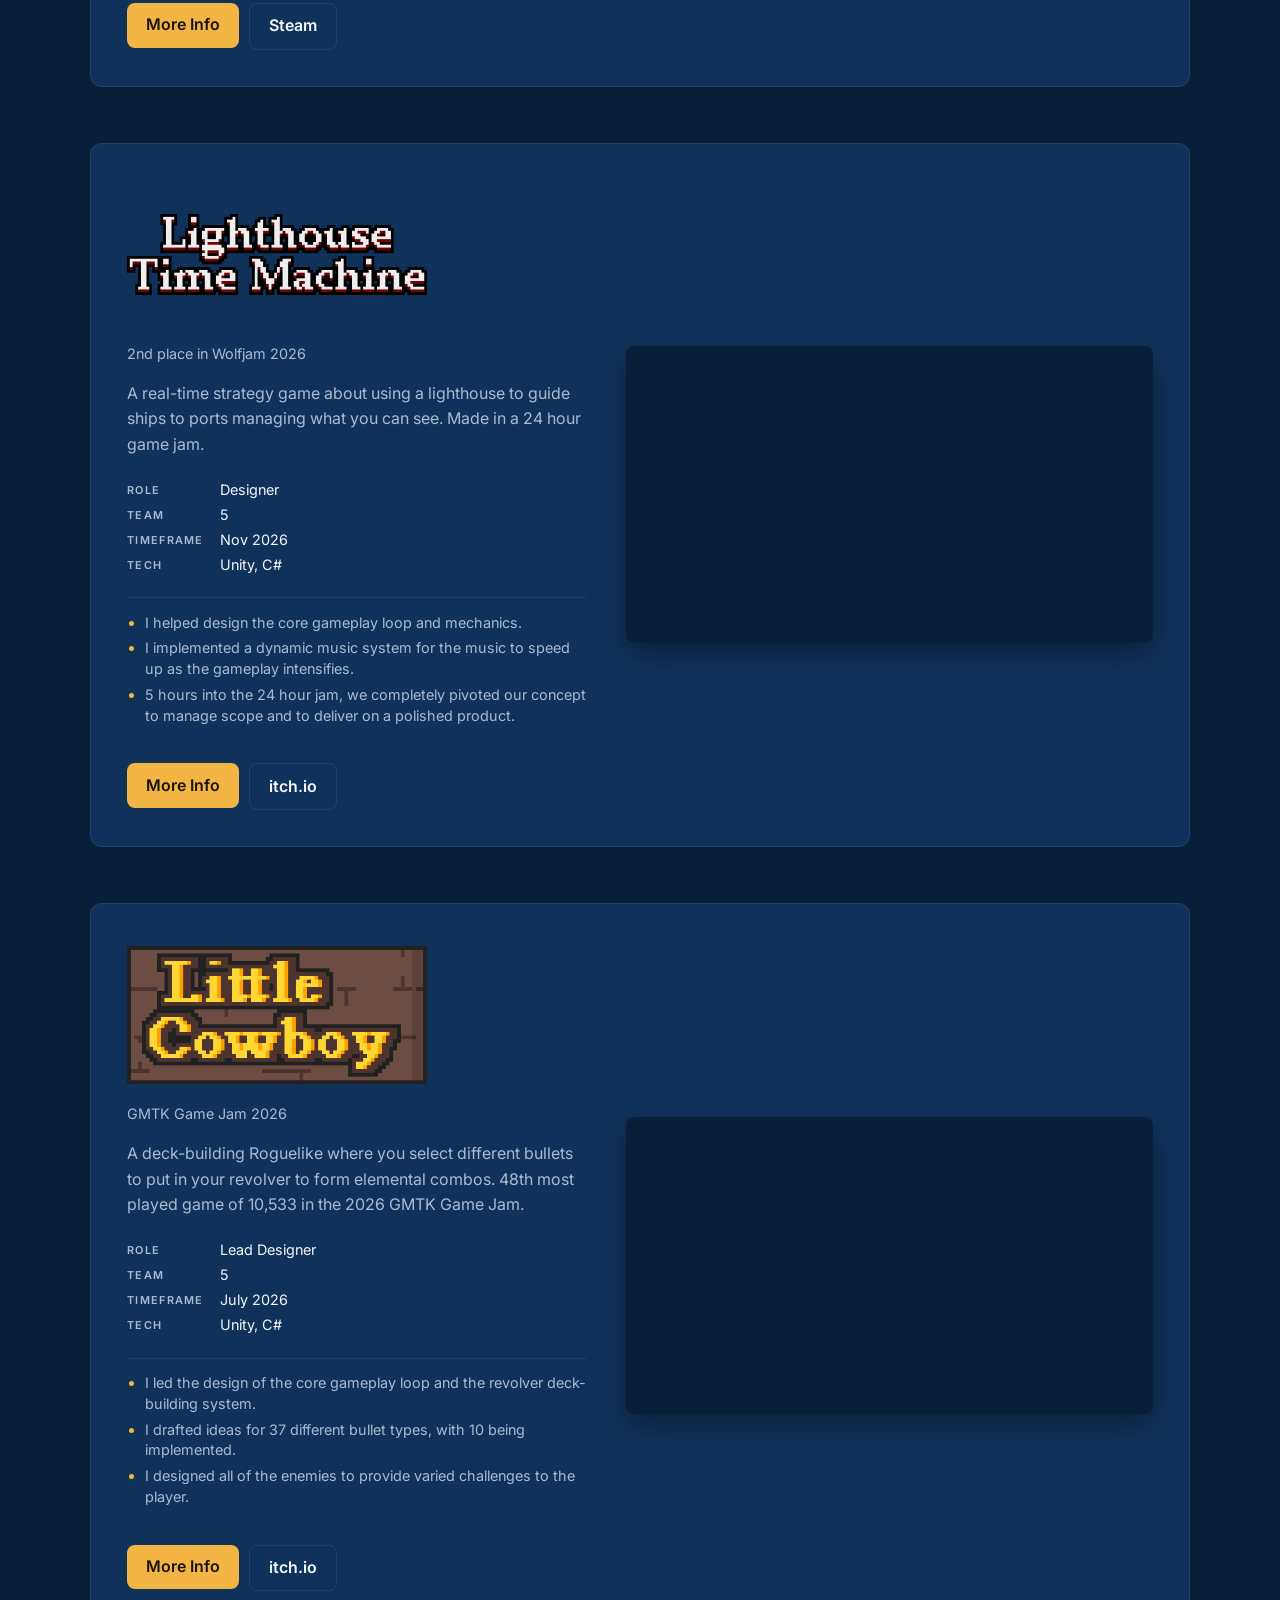
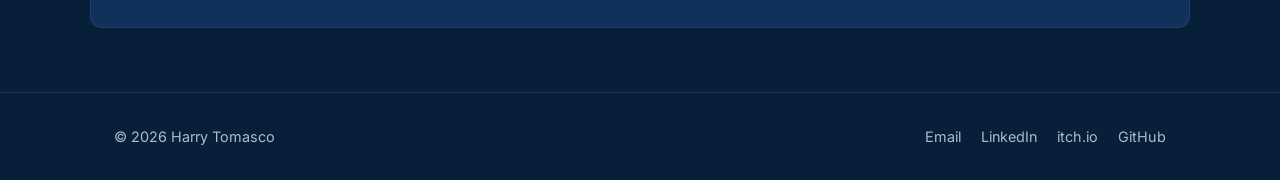
==== commit 0fdb183a: "added gifs to the front page" ====
--- a/index.html
+++ b/index.html
@@ -31,7 +31,7 @@
          Using an MP4 instead? Swap the <img> for:
          <video src="images/mage/hero.mp4" autoplay loop muted playsinline></video> -->
     <div class="hero-media">
-      <img src="images/mage/mage.gif" alt="MAGE gameplay">
+          <video src="images/mage/mage.mp4" autoplay loop muted playsinline></video>
     </div>
   </header>
 
@@ -57,7 +57,7 @@
 
       <article class="project-card">
         <a class="project-media" href="projects/MAGE.html">
-          <img src="images/mage/mage.gif" alt="MAGE gameplay" onerror="this.remove()">
+          <video src="images/mage/mage.mp4" autoplay loop muted playsinline></video>
         </a>
         <div class="project-body">
           <!-- Logo: images/mage/logo.png (transparent PNG works best). Shows the name as text if the logo is missing. -->
@@ -85,8 +85,7 @@
       <!-- ===== PROFESSIONAL / INTERNSHIP PROJECT ===== -->
       <article class="project-card">
         <a class="project-media" href="projects/father-son-and-holy-guns.html">
-          <img src="images/father-son-and-holy-guns/preview.gif" alt="Father Son and Holy Guns gameplay" onerror="this.remove()">
-        </a>
+        <video src="images/father-son-and-holy-guns/fshg.mp4" autoplay loop muted playsinline></video>        </a>
         <div class="project-body">
           <img class="project-logo" src="images/father-son-and-holy-guns/fshg-logo.png" alt="Father Son and Holy Guns"
                onerror="this.outerHTML='<h3>Father Son and Holy Guns</h3>'">
@@ -112,8 +111,7 @@
 
       <article class="project-card">
         <a class="project-media" href="projects/fish-party.html">
-          <img src="images/fish-party/preview.gif" alt="Fish Party gameplay" onerror="this.remove()">
-        </a>
+        <video src="images/fish-party/fish-party.mp4" autoplay loop muted playsinline></video>        </a>
         <div class="project-body">
           <!-- Logo: images/fish-party/logo.png (transparent PNG works best). Shows the name as text if the logo is missing. -->
           <img class="project-logo pixelart" src="images/fish-party/fish-party-logo.png" alt="Fish Party"
@@ -139,7 +137,7 @@
 
       <article class="project-card">
         <a class="project-media" href="projects/lighthouse-time-machine.html">
-          <img src="images/lighthouse-time-machine/preview.gif" alt="Lighthouse Time Machine gameplay" onerror="this.remove()">
+          <video src="images/lighthouse-time-machine/lighthouse-time-machine.mp4" autoplay loop muted playsinline></video>
         </a>
         <div class="project-body">
           <!-- Logo: images/lighthouse-time-machine/logo.png (transparent PNG works best). Shows the name as text if the logo is missing. -->
@@ -167,7 +165,7 @@
 
       <article class="project-card">
         <a class="project-media" href="projects/little-cowboy.html">
-          <img src="images/little-cowboy/preview.gif" alt="Little Cowboy gameplay" onerror="this.remove()">
+          <video src="images/little-cowboy/little-cowboy.mp4" autoplay loop muted playsinline></video>
         </a>
         <div class="project-body">
           <!-- Logo: images/little-cowboy/logo.png (transparent PNG works best). Shows the name as text if the logo is missing. -->
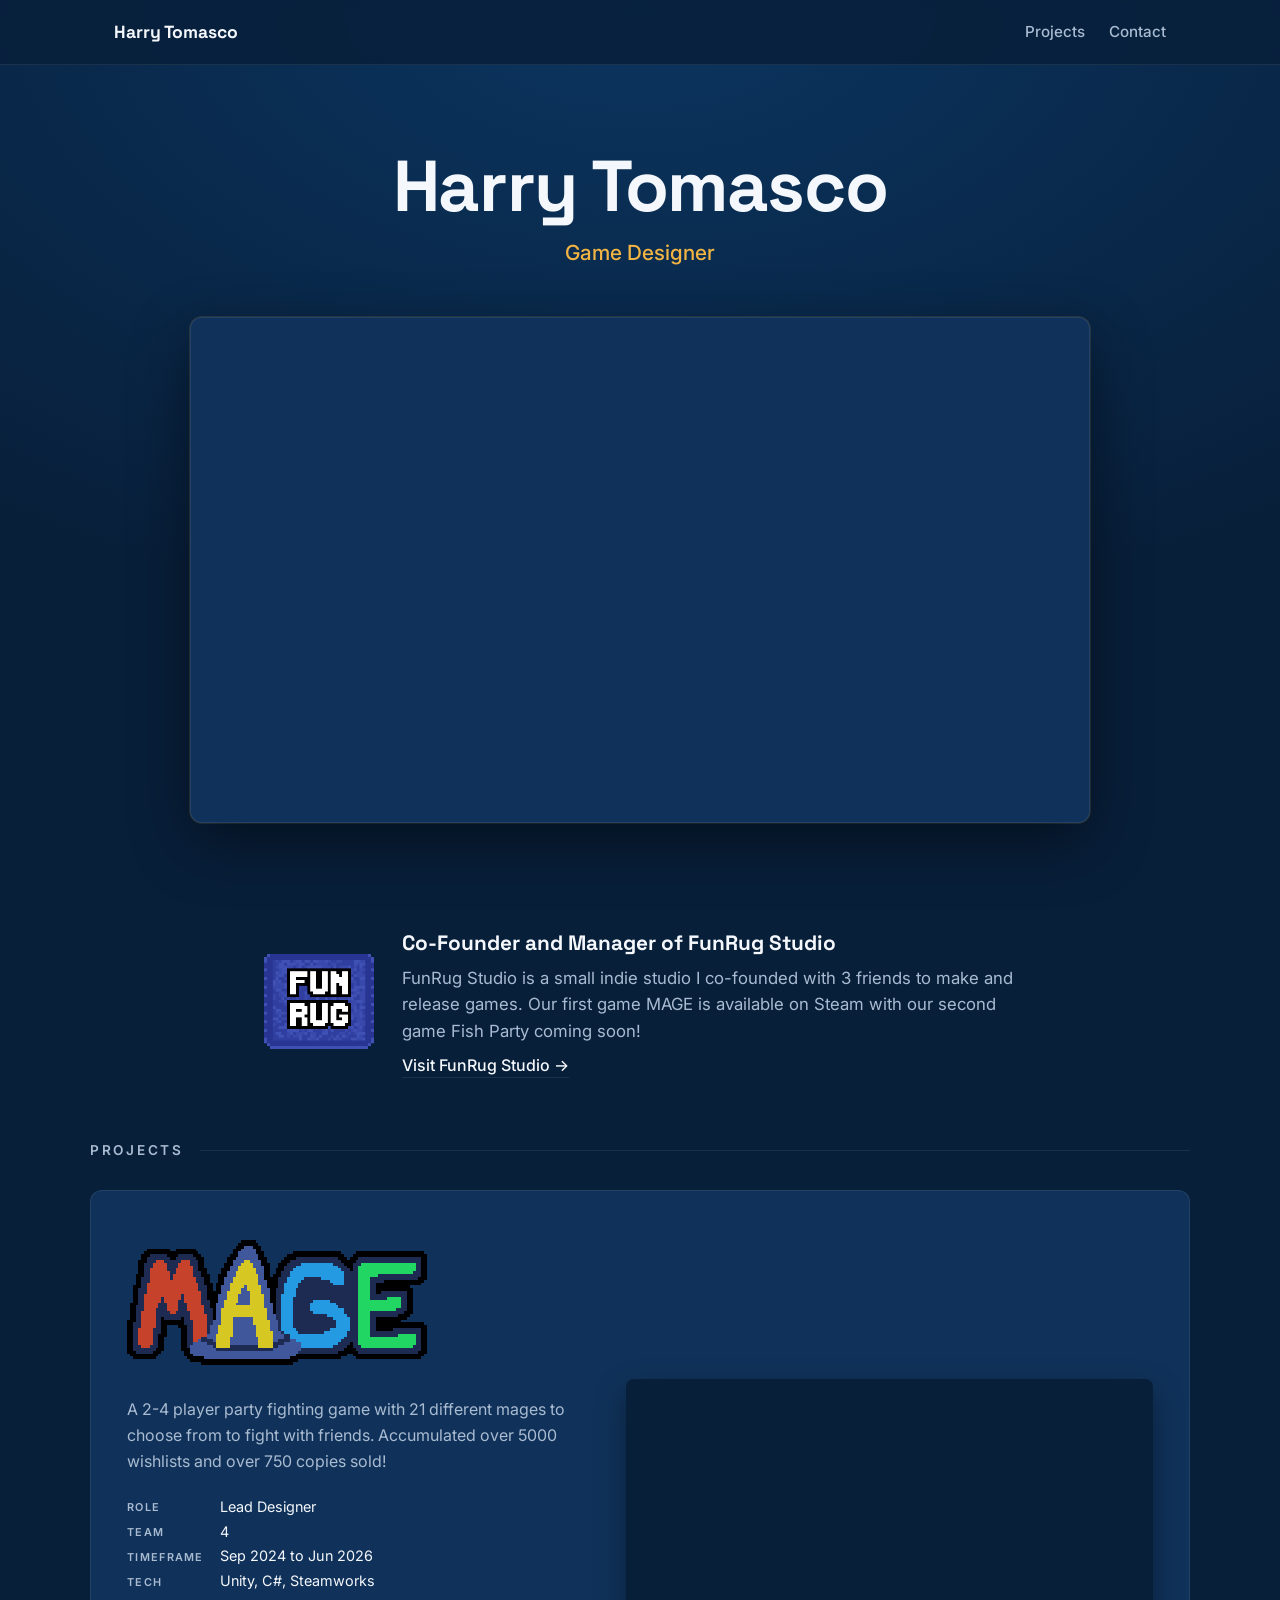
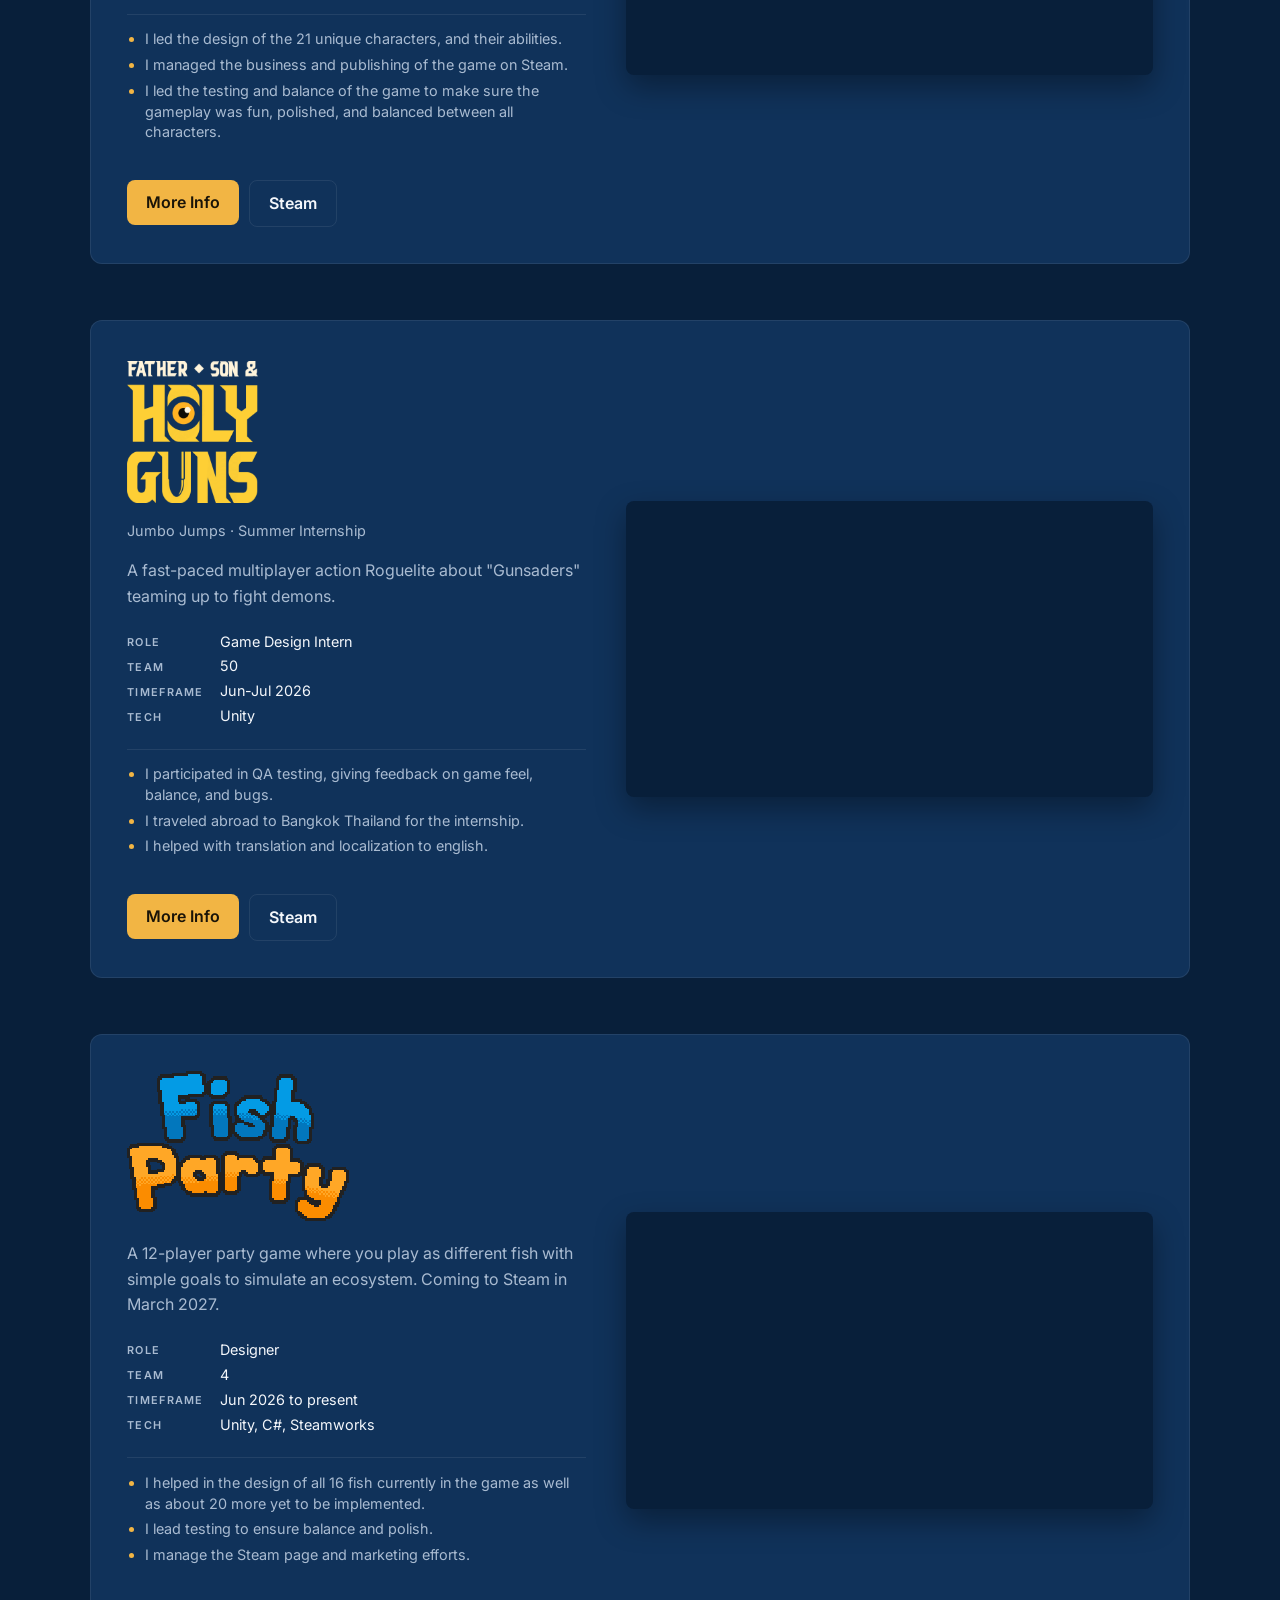
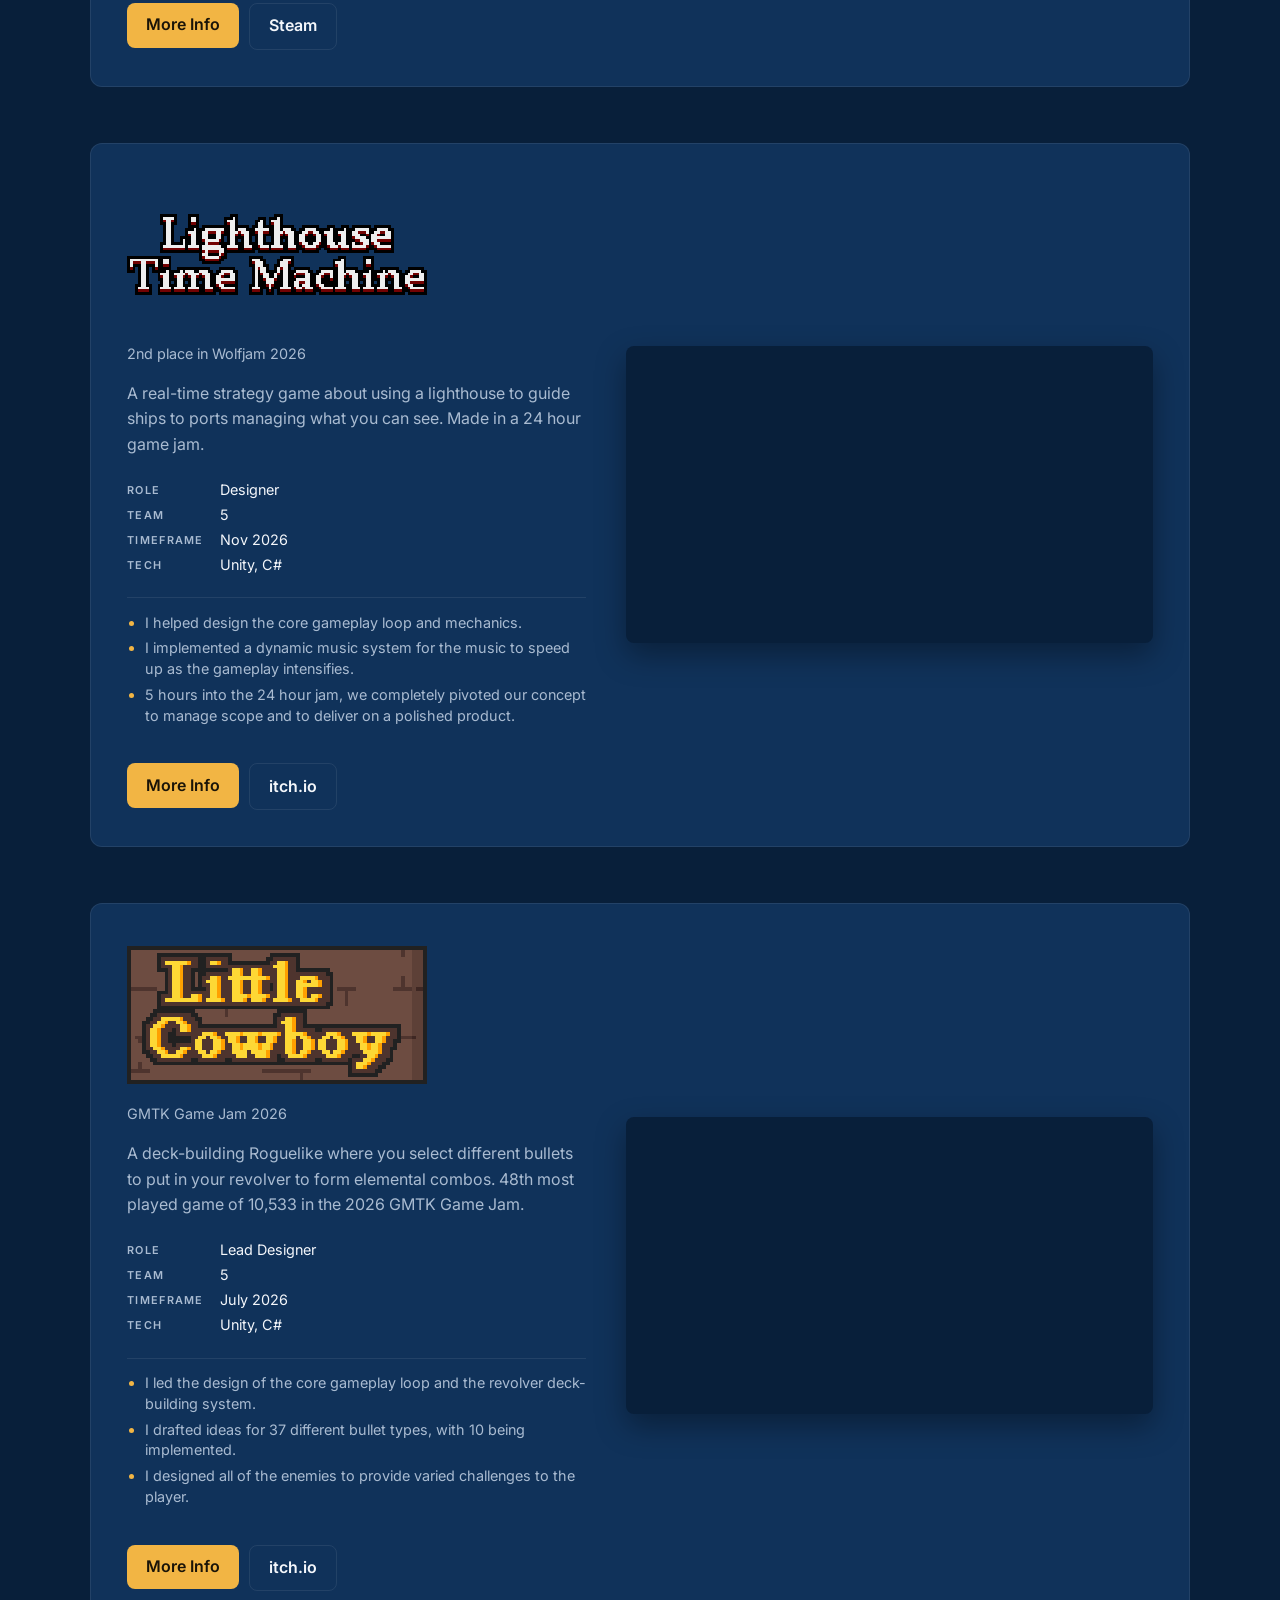
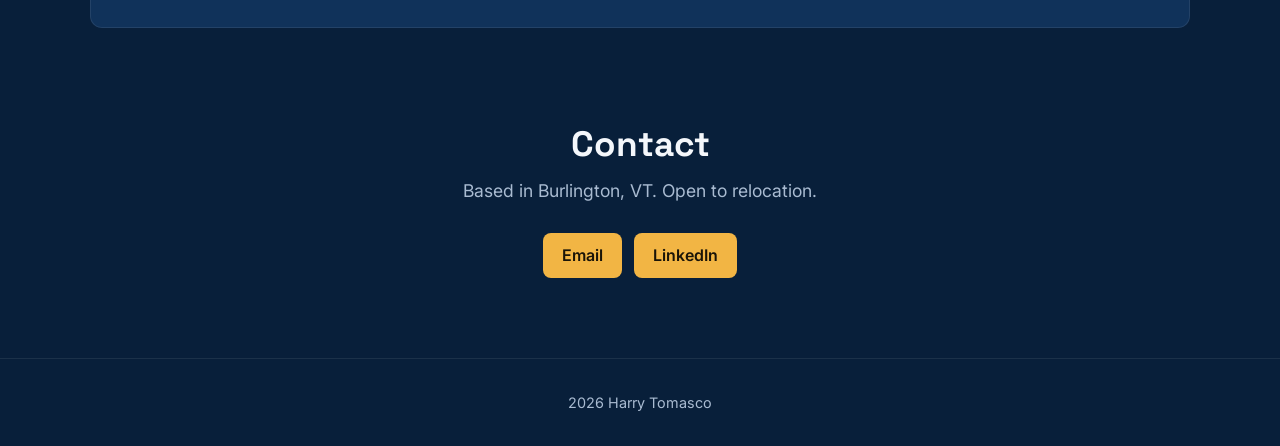
==== commit 861cc079: "working on formatting for individual pages" ====
--- a/index.html
+++ b/index.html
@@ -194,17 +194,20 @@
     </div>
   </main>
 
-  <!-- ===== FOOTER / CONTACT ===== -->
-  <footer id="contact" class="footer">
+  <!-- ===== CONTACT ===== -->
+  <section id="contact" class="container contact-section">
+    <h2>Contact</h2>
+    <p>Based in Burlington, VT. Open to relocation.</p>
+    <div class="contact-buttons">
+      <a class="button" href="mailto:harry.tomasco@gmail.com">Email</a>
+      <a class="button" href="https://www.linkedin.com/in/harry-tomasco/" target="_blank">LinkedIn</a>
+    </div>
+  </section>
+
+  <!-- ===== FOOTER ===== -->
+  <footer class="footer">
     <div class="container">
-      <span>&copy; 2026 Harry Tomasco</span>
-      <div class="footer-links">
-        <!-- Fill in your real links; delete any you don't use -->
-        <a href="mailto:YOUR_EMAIL_HERE">Email</a>
-        <a href="#">LinkedIn</a>
-        <a href="#">itch.io</a>
-        <a href="#">GitHub</a>
-      </div>
+      <span> 2026 Harry Tomasco</span>
     </div>
   </footer>
 
--- a/css/style.css
+++ b/css/style.css
@@ -237,7 +237,8 @@
 .project-logo.small { width: 240px; height: 120px; }
 
 /* Keeps pixel art crisp when scaled up */
-.pixel-art { image-rendering: pixelated; }
+.pixel-art,
+.pixelart { image-rendering: pixelated; }
 .project-body h3 { margin: 0 0 1rem; font-size: 1.8rem; }
 .project-body p { margin: 0 0 1.25rem; color: var(--text-dim); }
 
@@ -331,6 +332,28 @@
 
 .button-row { display: flex; flex-wrap: wrap; gap: 0.75rem; margin: 1.5rem 0; }
 
+/* ===== Contact ===== */
+.contact-section {
+  text-align: center;
+  padding: 2rem 1.5rem 5rem;
+}
+.contact-section h2 {
+  margin: 0 0 0.75rem;
+  font-size: 2.2rem;
+}
+.contact-section p {
+  max-width: 560px;
+  margin: 0 auto 1.75rem;
+  color: var(--text-dim);
+  font-size: 1.1rem;
+}
+.contact-buttons {
+  display: flex;
+  flex-wrap: wrap;
+  justify-content: center;
+  gap: 0.75rem;
+}
+
 /* ===== Footer ===== */
 .footer {
   border-top: 1px solid var(--border);
@@ -341,7 +364,7 @@
 .footer .container {
   display: flex;
   flex-wrap: wrap;
-  justify-content: space-between;
+  justify-content: center;
   gap: 1rem;
 }
 .footer-links { display: flex; gap: 1.25rem; }
@@ -410,7 +433,7 @@
 /* Two-column layout: writeup on the left, sidebar on the right */
 .project-layout {
   display: grid;
-  grid-template-columns: 1fr 280px;
+  grid-template-columns: 1fr 1fr;   /* writeup left, screenshots right */
   gap: 3rem;
   margin: 3rem 0;
 }
@@ -454,6 +477,69 @@
 }
 .gallery figcaption:empty { display: none; }
 
+/* "← All Projects" button */
+.back-button { margin-top: 2rem; }
+
+/* Logo at the top of a project page — bigger and centered */
+.project-header {
+  display: flex;
+  flex-direction: column;
+  align-items: center;
+  text-align: center;
+  padding: 1rem 0 2rem;
+}
+.project-header .project-logo {
+  width: 520px;
+  height: 230px;
+  object-position: center;
+  align-self: center;
+  margin-bottom: 0.5rem;
+}
+.project-header h1 { margin-bottom: 0.25rem; }
+
+/* Game summary under the main video */
+.project-summary {
+  max-width: 760px;
+  margin: 2rem auto 0;
+  text-align: center;
+  font-size: 1.15rem;
+  color: var(--text-dim);
+}
+
+/* Store button above Overview */
+.writeup .button-row { margin: 0 0 2rem; }
+
+/* Screenshots stacked in the right column */
+.shots {
+  display: flex;
+  flex-direction: column;
+  gap: 1.25rem;
+}
+.shots figure { margin: 0; }
+.shots img,
+.shots video {
+  width: 100%;
+  display: block;
+  border-radius: 8px;
+  border: 1px solid var(--border);
+  box-shadow: 0 10px 25px rgba(0, 0, 0, 0.3);
+}
+.shots figcaption {
+  font-size: 0.85rem;
+  color: var(--text-dim);
+  margin-top: 0.4rem;
+}
+.shots figcaption:empty { display: none; }
+
+/* Optional demo reel section */
+.demo-reel { margin: 1rem 0 3rem; }
+.demo-reel h2 { font-size: 1.5rem; margin: 0 0 1rem; }
+.demo-reel .video-embed {
+  border-radius: var(--radius);
+  overflow: hidden;
+  border: 1px solid var(--border);
+}
+
 /* Next project link at the bottom */
 .next-project {
   display: block;
@@ -477,6 +563,7 @@
   .project-media { order: 0; }
   .project-card { padding: 1.5rem; gap: 1.5rem; }
   .project-logo { width: 240px; height: 120px; }
+  .project-header .project-logo { width: 100%; height: 160px; }
   .project-grid { gap: 2.5rem; }
   .project-layout { grid-template-columns: 1fr; gap: 2rem; }
   .sidebar { position: static; }
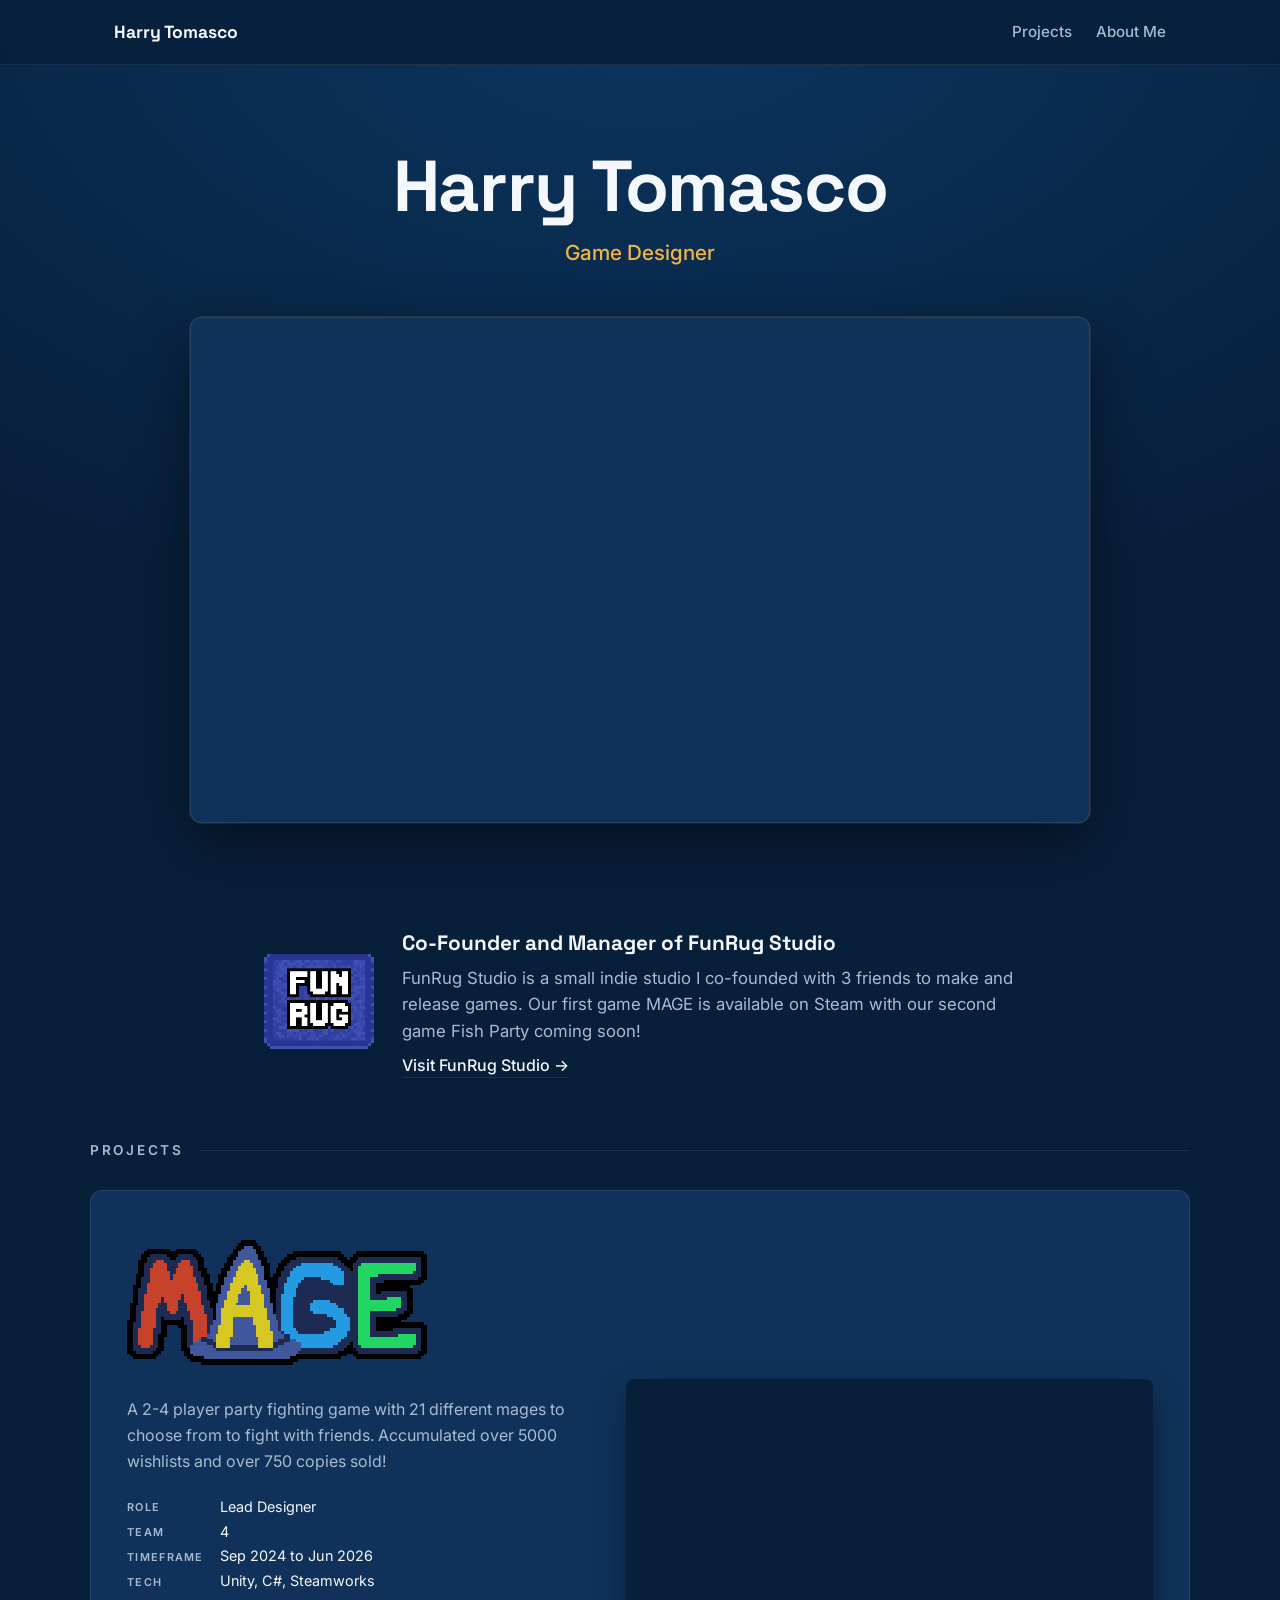
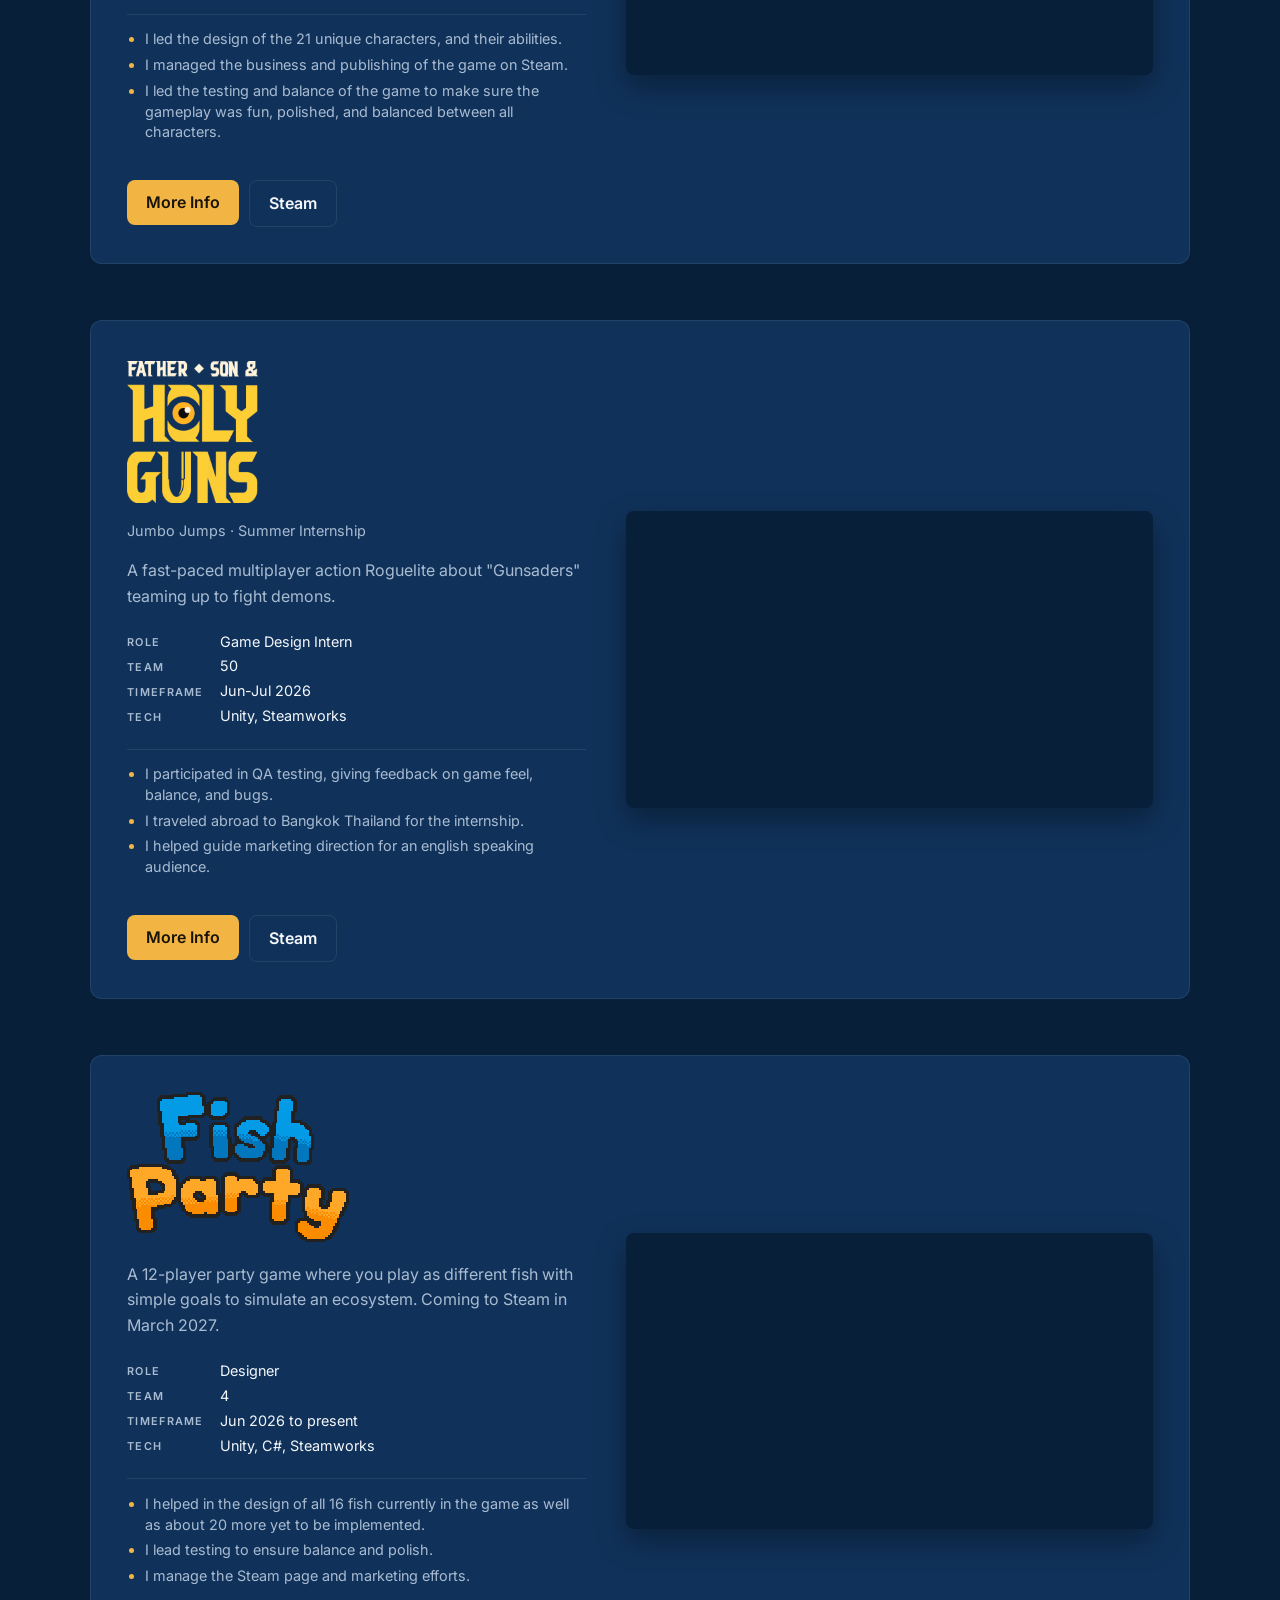
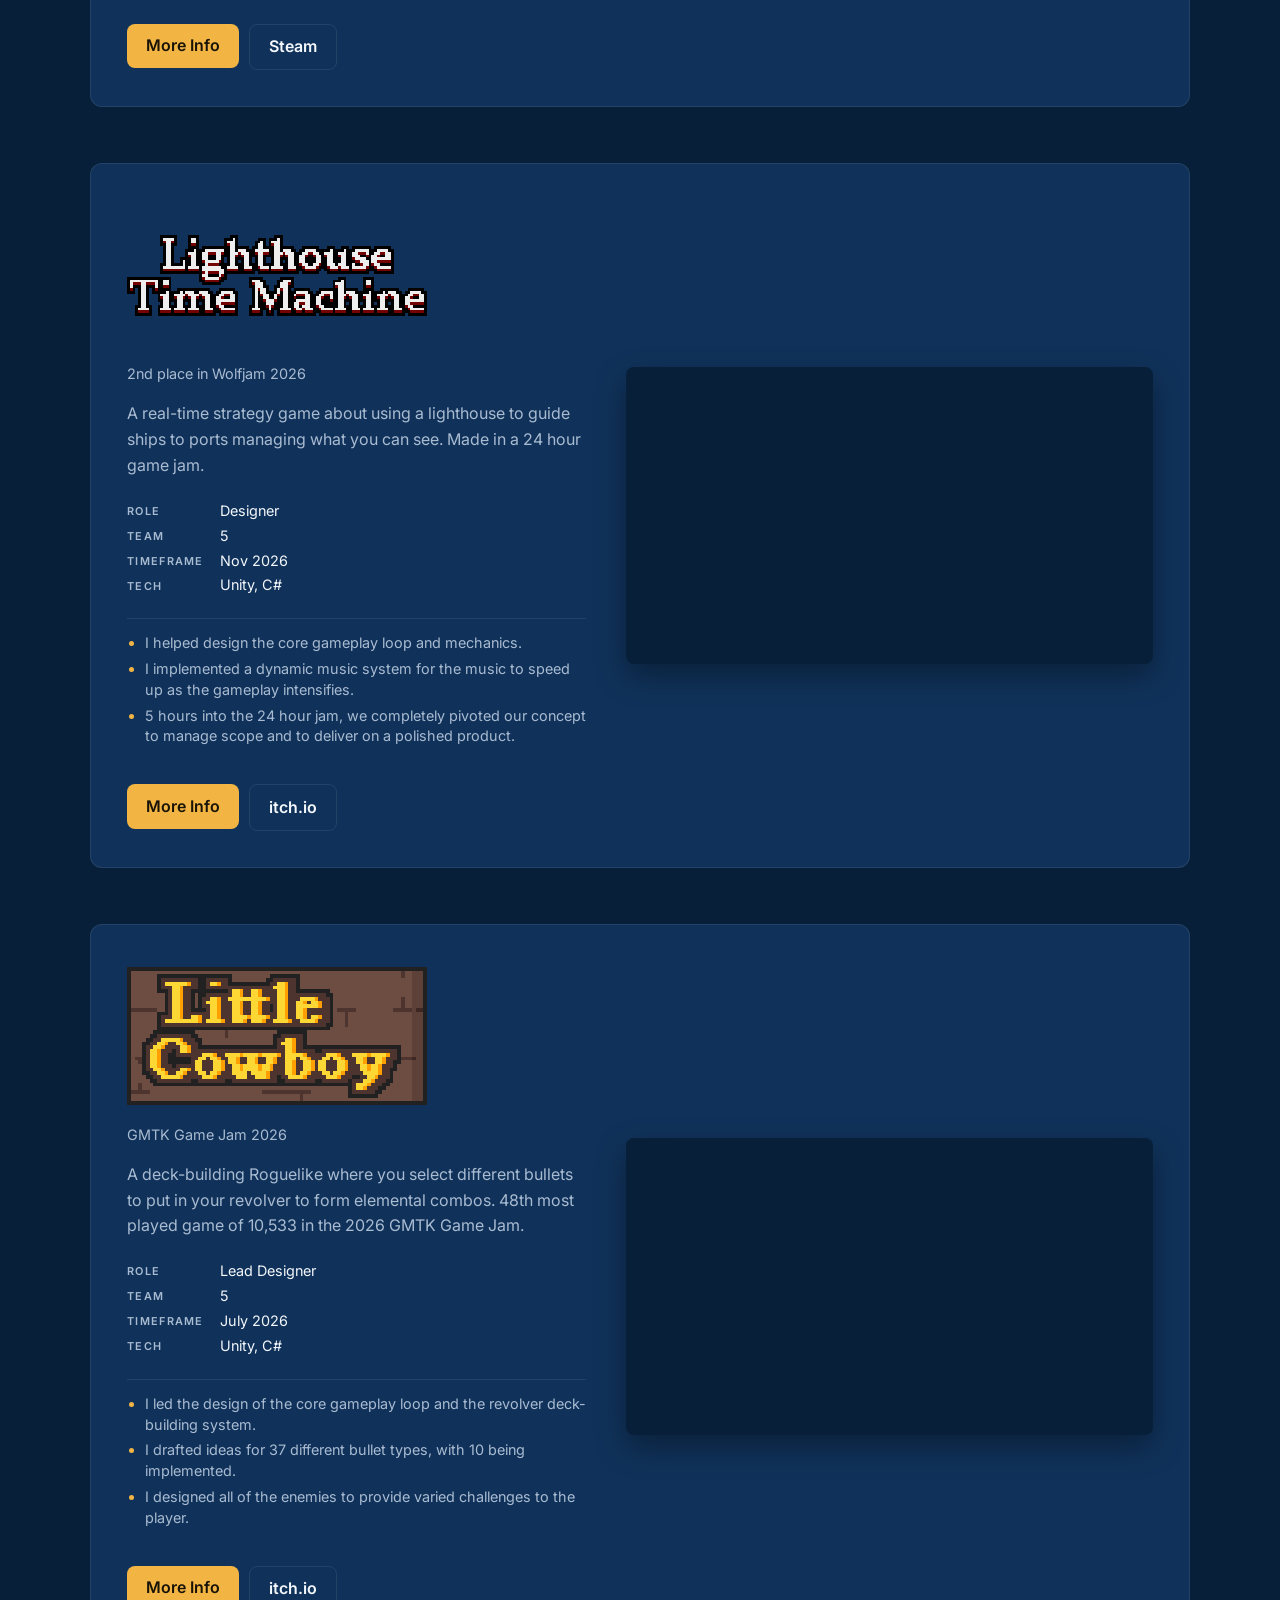
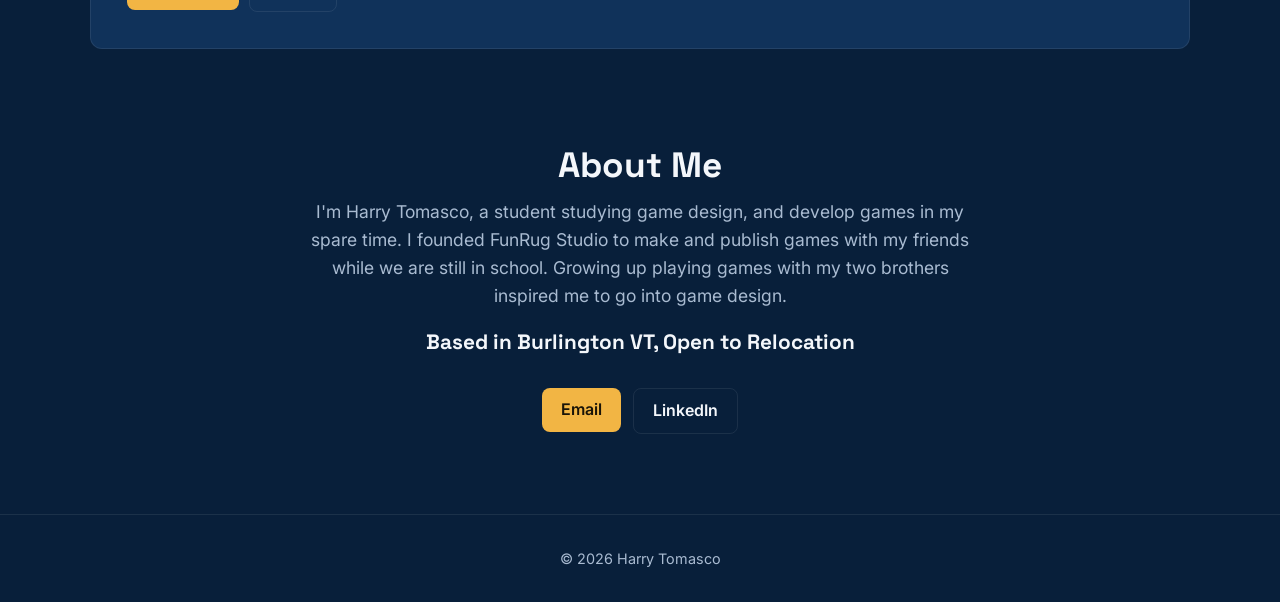
==== commit f277e566: "finished the content for father son and holy guns" ====
--- a/index.html
+++ b/index.html
@@ -14,7 +14,7 @@
       <a class="nav-name" href="index.html">Harry Tomasco</a>
       <div class="nav-links">
         <a href="#projects">Projects</a>
-        <a href="#contact">Contact</a>
+        <a href="#contact">About Me</a>
         <!-- Add a resume link once you have the PDF in the repo:
         <a href="resume.pdf">Resume</a> -->
       </div>
@@ -95,12 +95,12 @@
             <li><span>Role</span> Game Design Intern</li>
             <li><span>Team</span> 50 </li>
             <li><span>Timeframe</span> Jun-Jul 2026</li>
-            <li><span>Tech</span> Unity</li>
+            <li><span>Tech</span> Unity, Steamworks</li>
           </ul>
           <ul class="project-role">
             <li> I participated in QA testing, giving feedback on game feel, balance, and bugs.</li>
             <li> I traveled abroad to Bangkok Thailand for the internship.</li>
-            <li> I helped with translation and localization to english.</li>
+            <li> I helped guide marketing direction for an english speaking audience.</li>
           </ul>
           <div class="card-actions">
             <a class="button" href="projects/father-son-and-holy-guns.html">More Info</a>
@@ -194,20 +194,23 @@
     </div>
   </main>
 
-  <!-- ===== CONTACT ===== -->
+  <!-- ===== ABOUT ME + CONTACT ===== -->
   <section id="contact" class="container contact-section">
-    <h2>Contact</h2>
-    <p>Based in Burlington, VT. Open to relocation.</p>
+    <h2>About Me</h2>
+    <p>I'm Harry Tomasco, a student studying game design, and develop games in my spare time. 
+      I founded FunRug Studio to make and publish games with my friends while we are still in school.
+      Growing up playing games with my two brothers inspired me to go into game design.</p>
+    <p class="studio-title">Based in Burlington VT, Open to Relocation</p>
     <div class="contact-buttons">
       <a class="button" href="mailto:harry.tomasco@gmail.com">Email</a>
-      <a class="button" href="https://www.linkedin.com/in/harry-tomasco/" target="_blank">LinkedIn</a>
+      <a class="button secondary" href="https://www.linkedin.com/in/harry-tomasco/" target="_blank">LinkedIn</a>
     </div>
   </section>
 
   <!-- ===== FOOTER ===== -->
   <footer class="footer">
     <div class="container">
-      <span> 2026 Harry Tomasco</span>
+      <span>&copy; 2026 Harry Tomasco</span>
     </div>
   </footer>
 
--- a/css/style.css
+++ b/css/style.css
@@ -332,7 +332,7 @@
 
 .button-row { display: flex; flex-wrap: wrap; gap: 0.75rem; margin: 1.5rem 0; }
 
-/* ===== Contact ===== */
+/* ===== About Me + Contact ===== */
 .contact-section {
   text-align: center;
   padding: 2rem 1.5rem 5rem;
@@ -342,16 +342,24 @@
   font-size: 2.2rem;
 }
 .contact-section p {
-  max-width: 560px;
-  margin: 0 auto 1.75rem;
+  max-width: 680px;
+  margin: 0 auto 1rem;
   color: var(--text-dim);
   font-size: 1.1rem;
 }
 .contact-buttons {
+  margin-top: 1.75rem;
   display: flex;
   flex-wrap: wrap;
   justify-content: center;
   gap: 0.75rem;
+}
+
+.contact-section .studio-title {
+  font-family: var(--font-head);
+  font-weight: 700;
+  font-size: 1.3rem;
+  color: var(--text);
 }
 
 /* ===== Footer ===== */
@@ -540,6 +548,105 @@
   border: 1px solid var(--border);
 }
 
+/* ===== Project page: stats, detail cards ===== */
+.stats {
+  display: grid;
+  grid-template-columns: 1fr 1fr;
+  gap: 0.75rem;
+  margin: 0 0 1.5rem;
+}
+.stat {
+  background: var(--card);
+  border: 1px solid var(--border);
+  border-radius: 10px;
+  padding: 0.9rem 1.1rem;
+}
+.stat strong {
+  display: block;
+  font-family: var(--font-head);
+  font-size: 1.5rem;
+  color: var(--accent);
+  line-height: 1.2;
+}
+.stat span { font-size: 0.85rem; color: var(--text-dim); }
+
+.mini-heading {
+  font-size: 0.8rem;
+  letter-spacing: 0.15em;
+  text-transform: uppercase;
+  color: var(--text-dim);
+  margin: 0 0 0.5rem;
+}
+.writeup ul { padding-left: 1.2rem; }
+.writeup li::marker, .detail-card li::marker { color: var(--accent); }
+
+.detail-section { margin: 1rem 0 3.5rem; }
+.detail-section h2 { font-size: 1.6rem; margin: 0 0 0.75rem; }
+.section-intro { color: var(--text-dim); max-width: 820px; margin: 0 0 1.75rem; }
+
+.section-intro + .detail-list { margin-top: -0.75rem; }
+.detail-list {
+  max-width: 820px;
+  margin: 0;
+  padding-left: 1.2rem;
+  color: var(--text-dim);
+}
+.detail-list li { margin-bottom: 0.5rem; }
+.detail-list li::marker { color: var(--accent); }
+
+.card-row {
+  display: grid;
+  grid-template-columns: repeat(3, 1fr);
+  gap: 1.25rem;
+}
+.detail-card {
+  background: var(--card);
+  border: 1px solid var(--border);
+  border-radius: var(--radius);
+  padding: 1.25rem 1.4rem 1.4rem;
+}
+.card-gif {
+  width: calc(100% + 2.8rem);
+  max-width: none;   /* lets the GIF reach the card edges */
+  margin: -1.25rem -1.4rem 1.1rem;
+  aspect-ratio: 16 / 9;
+  object-fit: cover;
+  display: block;
+  border-radius: var(--radius) var(--radius) 0 0;
+}
+.detail-card h3 { margin: 0 0 0.6rem; font-size: 1.25rem; }
+.detail-card ul {
+  margin: 0;
+  padding-left: 1.1rem;
+  font-size: 0.92rem;
+  color: var(--text-dim);
+}
+.detail-card li { margin-bottom: 0.35rem; }
+
+.card-tag {
+  display: inline-block;
+  margin: -0.25rem 0 0.9rem;
+  font-size: 0.72rem;
+  font-weight: 600;
+  letter-spacing: 0.1em;
+  text-transform: uppercase;
+  color: var(--accent);
+  border: 1px solid color-mix(in srgb, var(--accent) 35%, transparent);
+  border-radius: 999px;
+  padding: 0.1rem 0.6rem;
+}
+.pcr { margin: 0; font-size: 0.92rem; }
+.pcr dt {
+  font-size: 0.7rem;
+  font-weight: 600;
+  letter-spacing: 0.12em;
+  text-transform: uppercase;
+  color: var(--text);
+  margin-top: 0.8rem;
+}
+.pcr dt:first-child { margin-top: 0; }
+.pcr dd { margin: 0.15rem 0 0; color: var(--text-dim); }
+
 /* Next project link at the bottom */
 .next-project {
   display: block;
@@ -558,12 +665,18 @@
 .next-project:hover strong { color: var(--accent); }
 
 /* ===== Mobile ===== */
+@media (max-width: 1000px) and (min-width: 801px) {
+  .card-row { grid-template-columns: 1fr 1fr; }
+}
+
 @media (max-width: 800px) {
   .project-card { grid-template-columns: 1fr; }
   .project-media { order: 0; }
   .project-card { padding: 1.5rem; gap: 1.5rem; }
   .project-logo { width: 240px; height: 120px; }
   .project-header .project-logo { width: 100%; height: 160px; }
+  .card-row { grid-template-columns: 1fr; }
+  .stats { grid-template-columns: 1fr; }
   .project-grid { gap: 2.5rem; }
   .project-layout { grid-template-columns: 1fr; gap: 2rem; }
   .sidebar { position: static; }
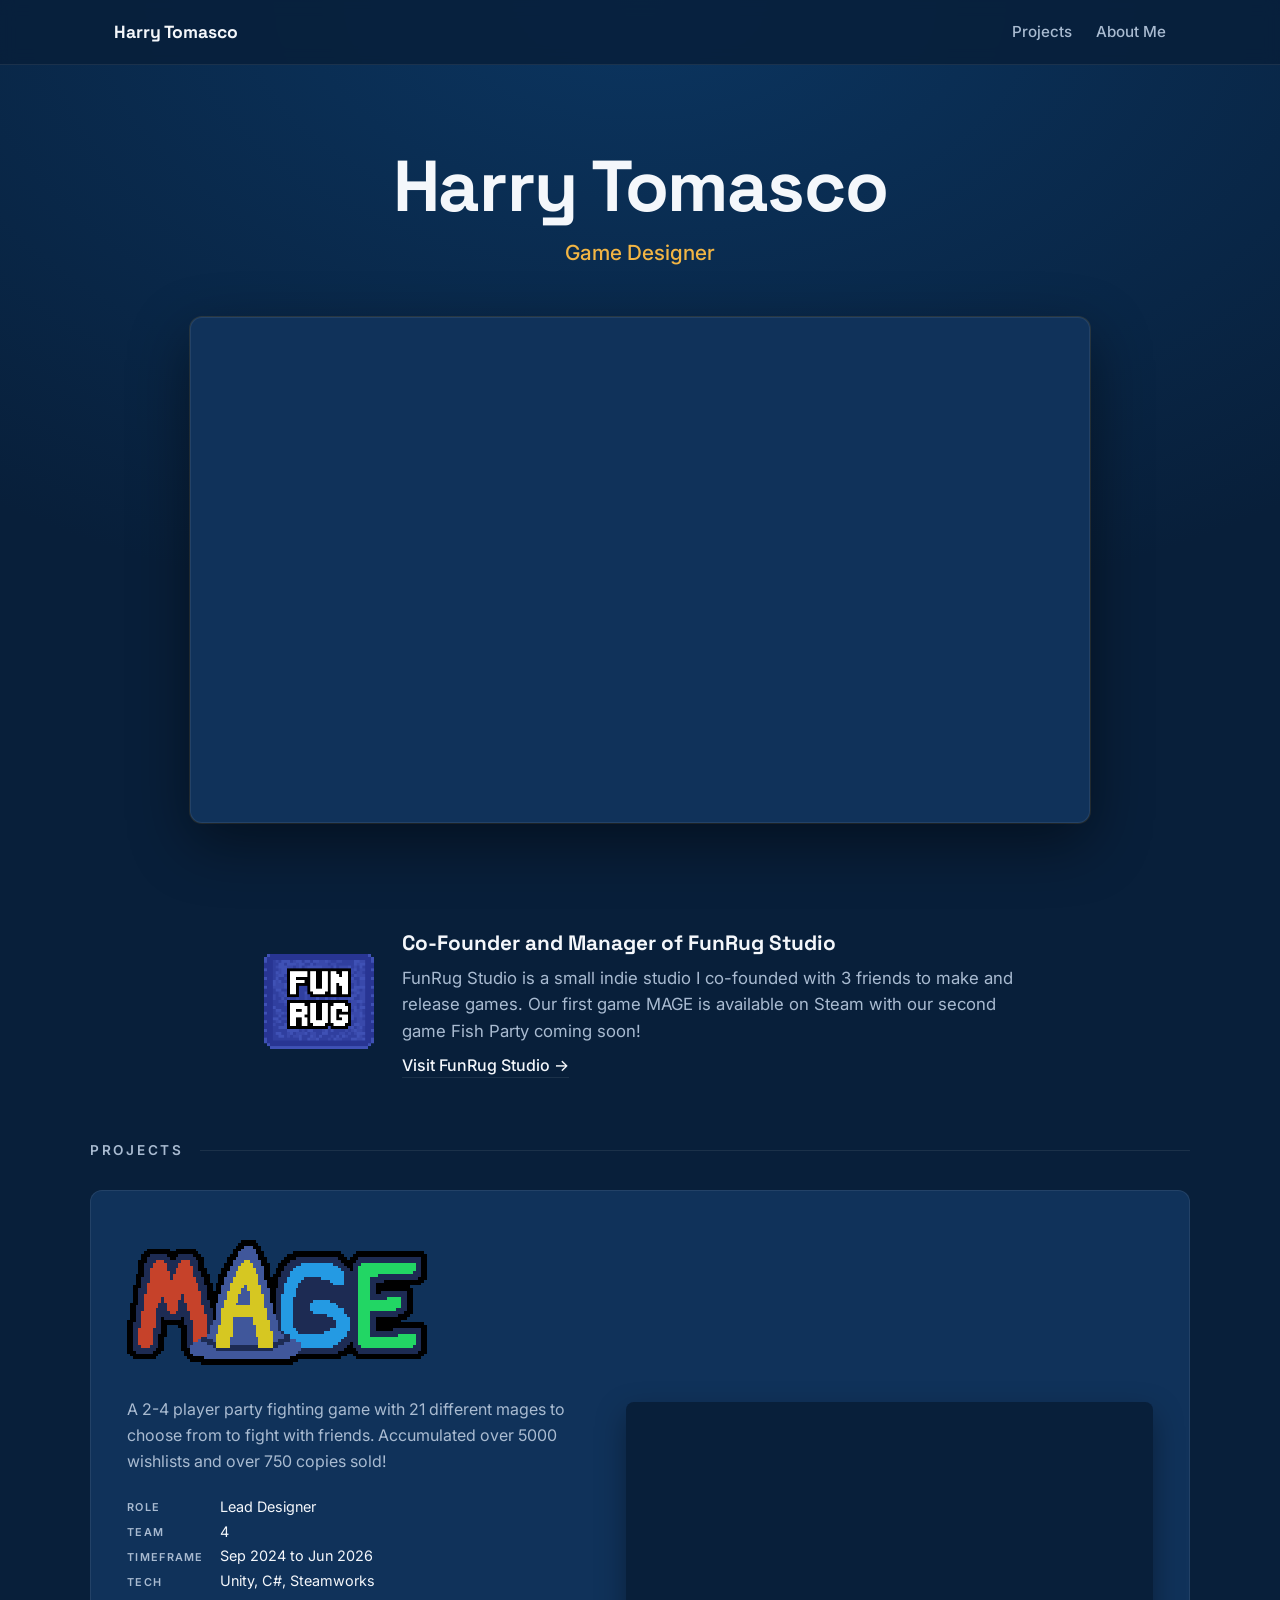
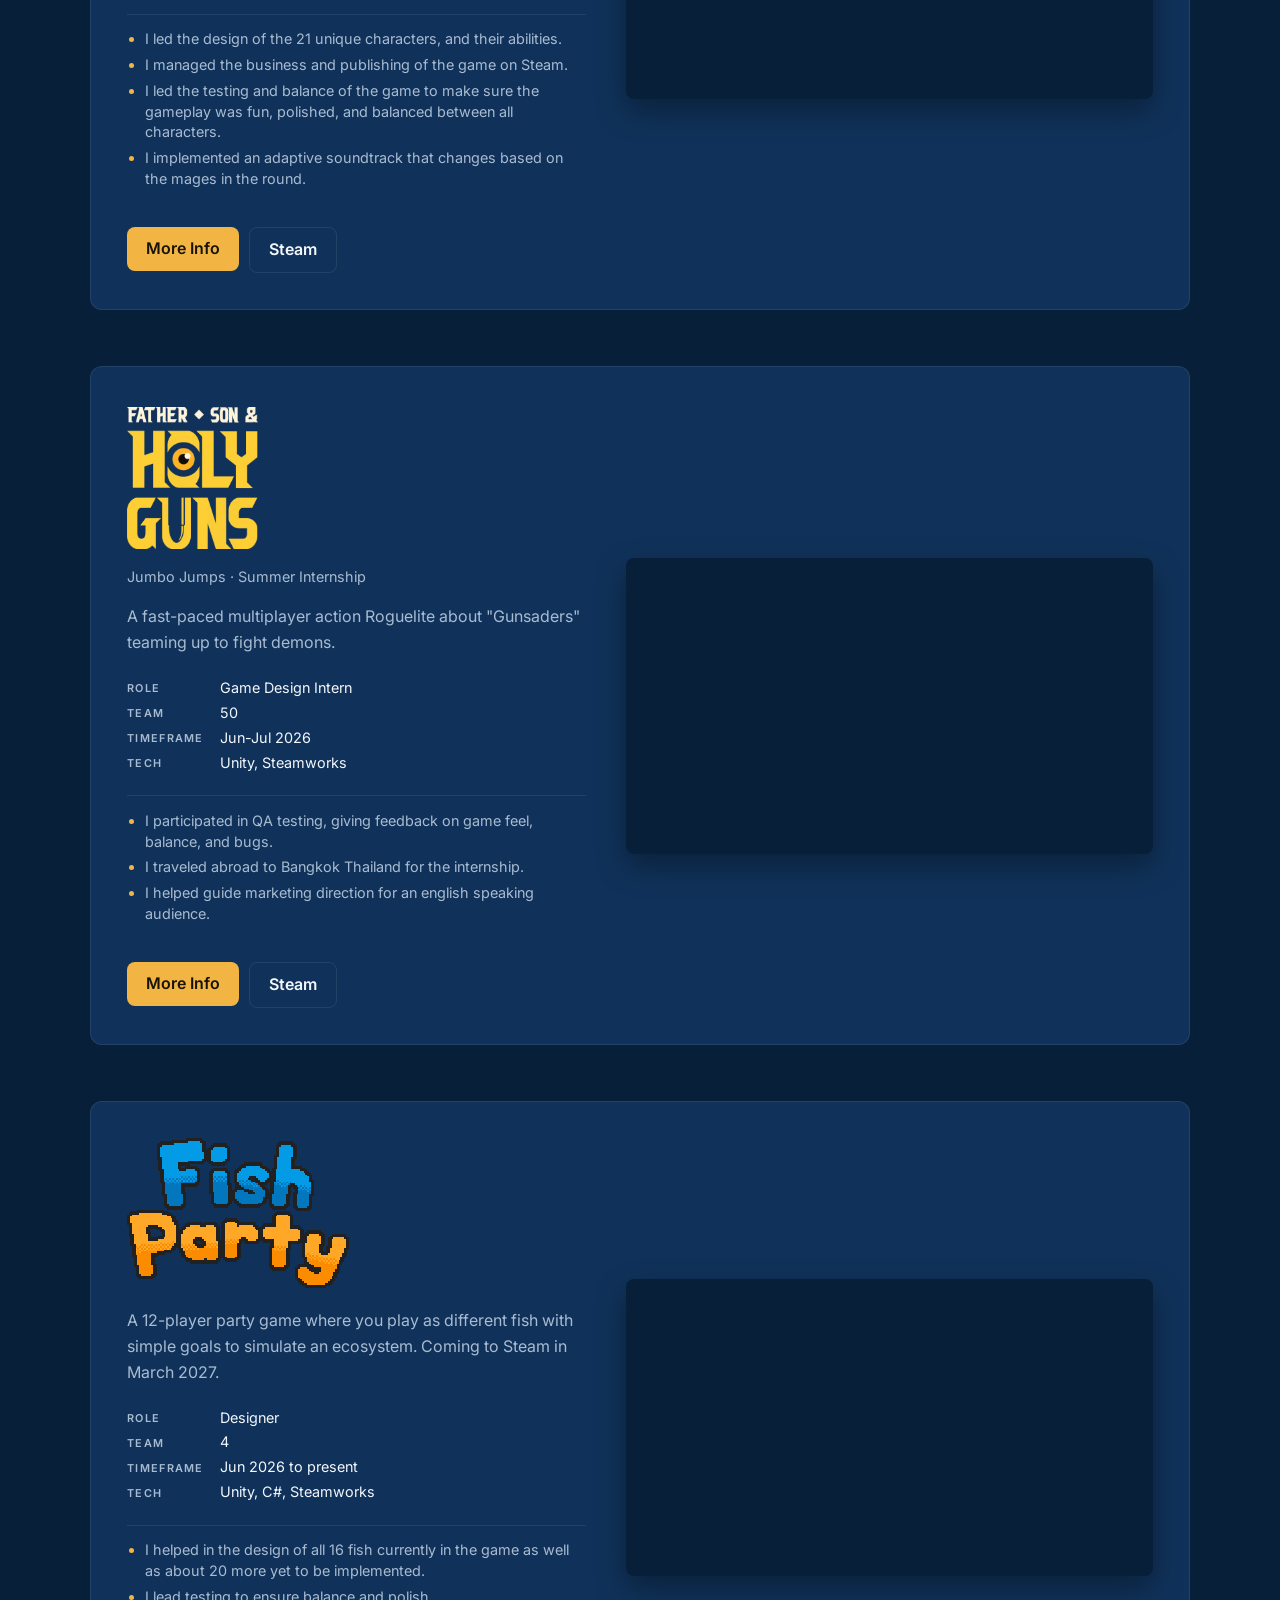
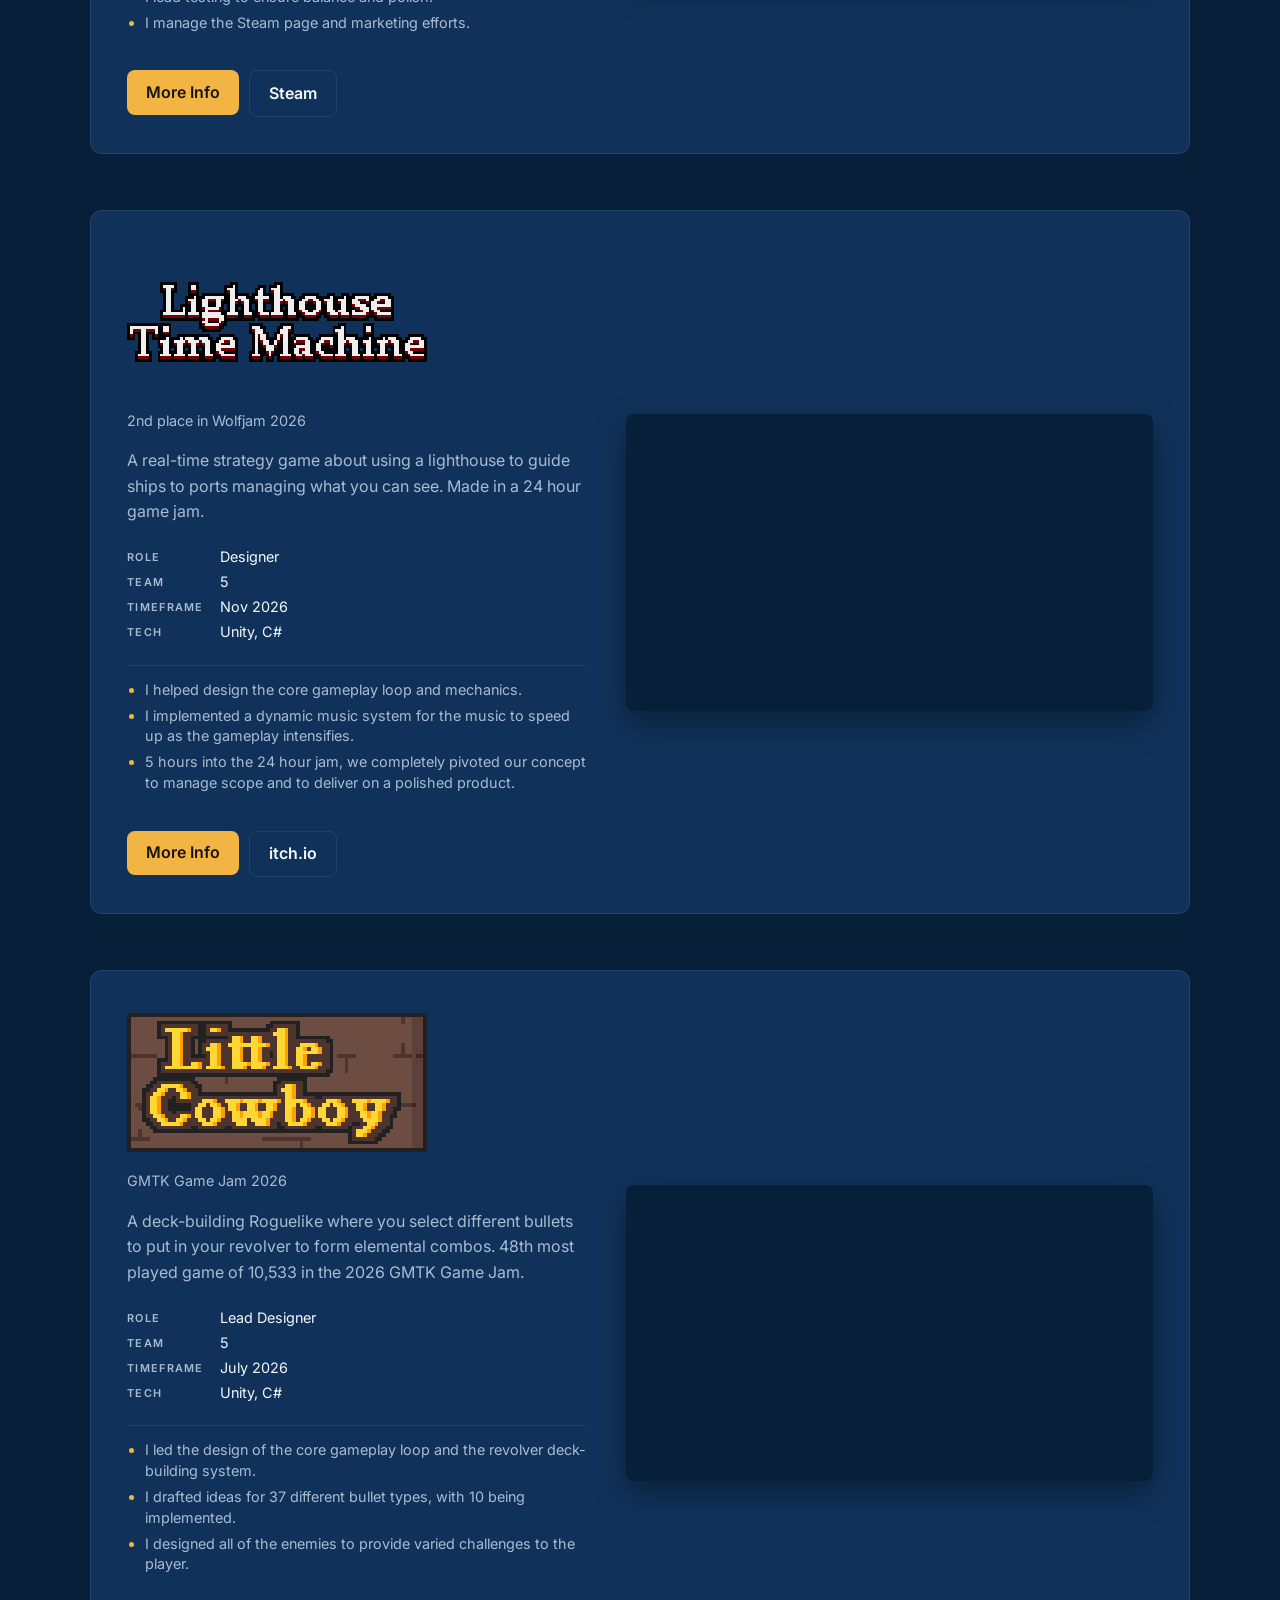
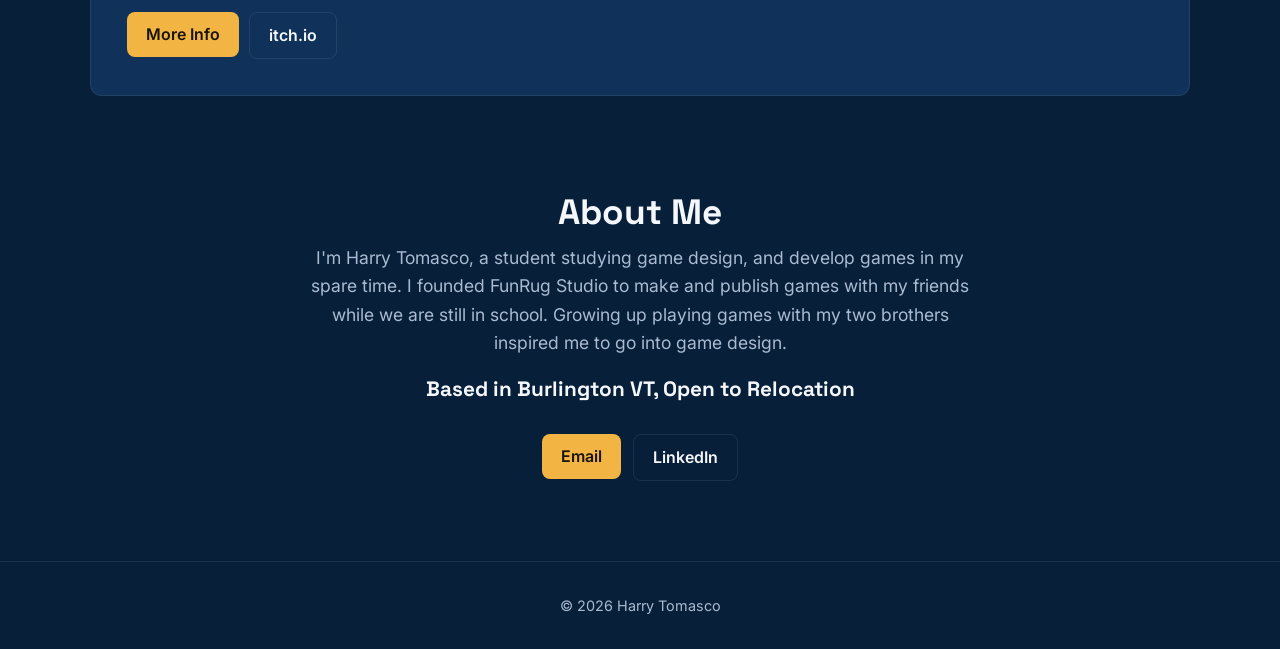
==== commit a8a88b24: "added mage spotify link" ====
--- a/index.html
+++ b/index.html
@@ -74,6 +74,7 @@
             <li>I led the design of the 21 unique characters, and their abilities.</li>
             <li>I managed the business and publishing of the game on Steam.</li>
             <li>I led the testing and balance of the game to make sure the gameplay was fun, polished, and balanced between all characters.</li>
+            <li>I implemented an adaptive soundtrack that changes based on the mages in the round.</li>
           </ul>
           <div class="card-actions">
             <a class="button" href="projects/MAGE.html">More Info</a>
--- a/css/style.css
+++ b/css/style.css
@@ -647,6 +647,63 @@
 .pcr dt:first-child { margin-top: 0; }
 .pcr dd { margin: 0.15rem 0 0; color: var(--text-dim); }
 
+/* Two cards per row instead of three */
+.card-row.two { grid-template-columns: 1fr 1fr; }
+.card-lead { margin: 0 0 0.9rem; font-size: 0.92rem; color: var(--text-dim); }
+.pcr dd ul { margin-top: 0.25rem; }
+
+/* Section heading with a button beside it */
+.heading-row {
+  display: flex;
+  flex-wrap: wrap;
+  align-items: center;
+  gap: 0.75rem 1.25rem;
+  margin-bottom: 0.75rem;
+}
+.heading-row h2 { margin: 0; }
+
+/* Stats row limited to the text width */
+.stats.narrow { max-width: 820px; }
+.detail-list + .sound-clip { margin-top: 1.5rem; }
+
+/* Four stats in one row */
+.stats.wide { grid-template-columns: repeat(4, 1fr); }
+
+/* Document / chart / before-after images with a caption above */
+.doc-figure { margin: 1.75rem 0; max-width: 820px; }
+.doc-figure figcaption { color: var(--text-dim); margin-bottom: 0.6rem; }
+.doc-figure img {
+  width: 100%;
+  display: block;
+  border-radius: 8px;
+  border: 1px solid var(--border);
+}
+.before-after {
+  display: grid;
+  grid-template-columns: 1fr 1fr;
+  gap: 1.25rem;
+}
+.before-after:empty { display: none; }
+.before-after .doc-figure { margin: 1.5rem 0 0; max-width: none; }
+.before-after figcaption {
+  font-size: 0.75rem;
+  font-weight: 600;
+  letter-spacing: 0.12em;
+  text-transform: uppercase;
+}
+.detail-section .mini-heading { margin-top: 1.75rem; }
+.section-intro + .mini-heading { margin-top: -0.5rem; }
+
+/* Video clip with sound and play controls */
+.sound-clip {
+  width: 100%;
+  max-width: 820px;
+  display: block;
+  border-radius: 8px;
+  border: 1px solid var(--border);
+}
+.detail-card .card-lead:last-child { margin-bottom: 0; }
+
 /* Next project link at the bottom */
 .next-project {
   display: block;
@@ -675,7 +732,8 @@
   .project-card { padding: 1.5rem; gap: 1.5rem; }
   .project-logo { width: 240px; height: 120px; }
   .project-header .project-logo { width: 100%; height: 160px; }
-  .card-row { grid-template-columns: 1fr; }
+  .card-row, .card-row.two { grid-template-columns: 1fr; }
+  .stats.wide, .before-after { grid-template-columns: 1fr; }
   .stats { grid-template-columns: 1fr; }
   .project-grid { gap: 2.5rem; }
   .project-layout { grid-template-columns: 1fr; gap: 2rem; }
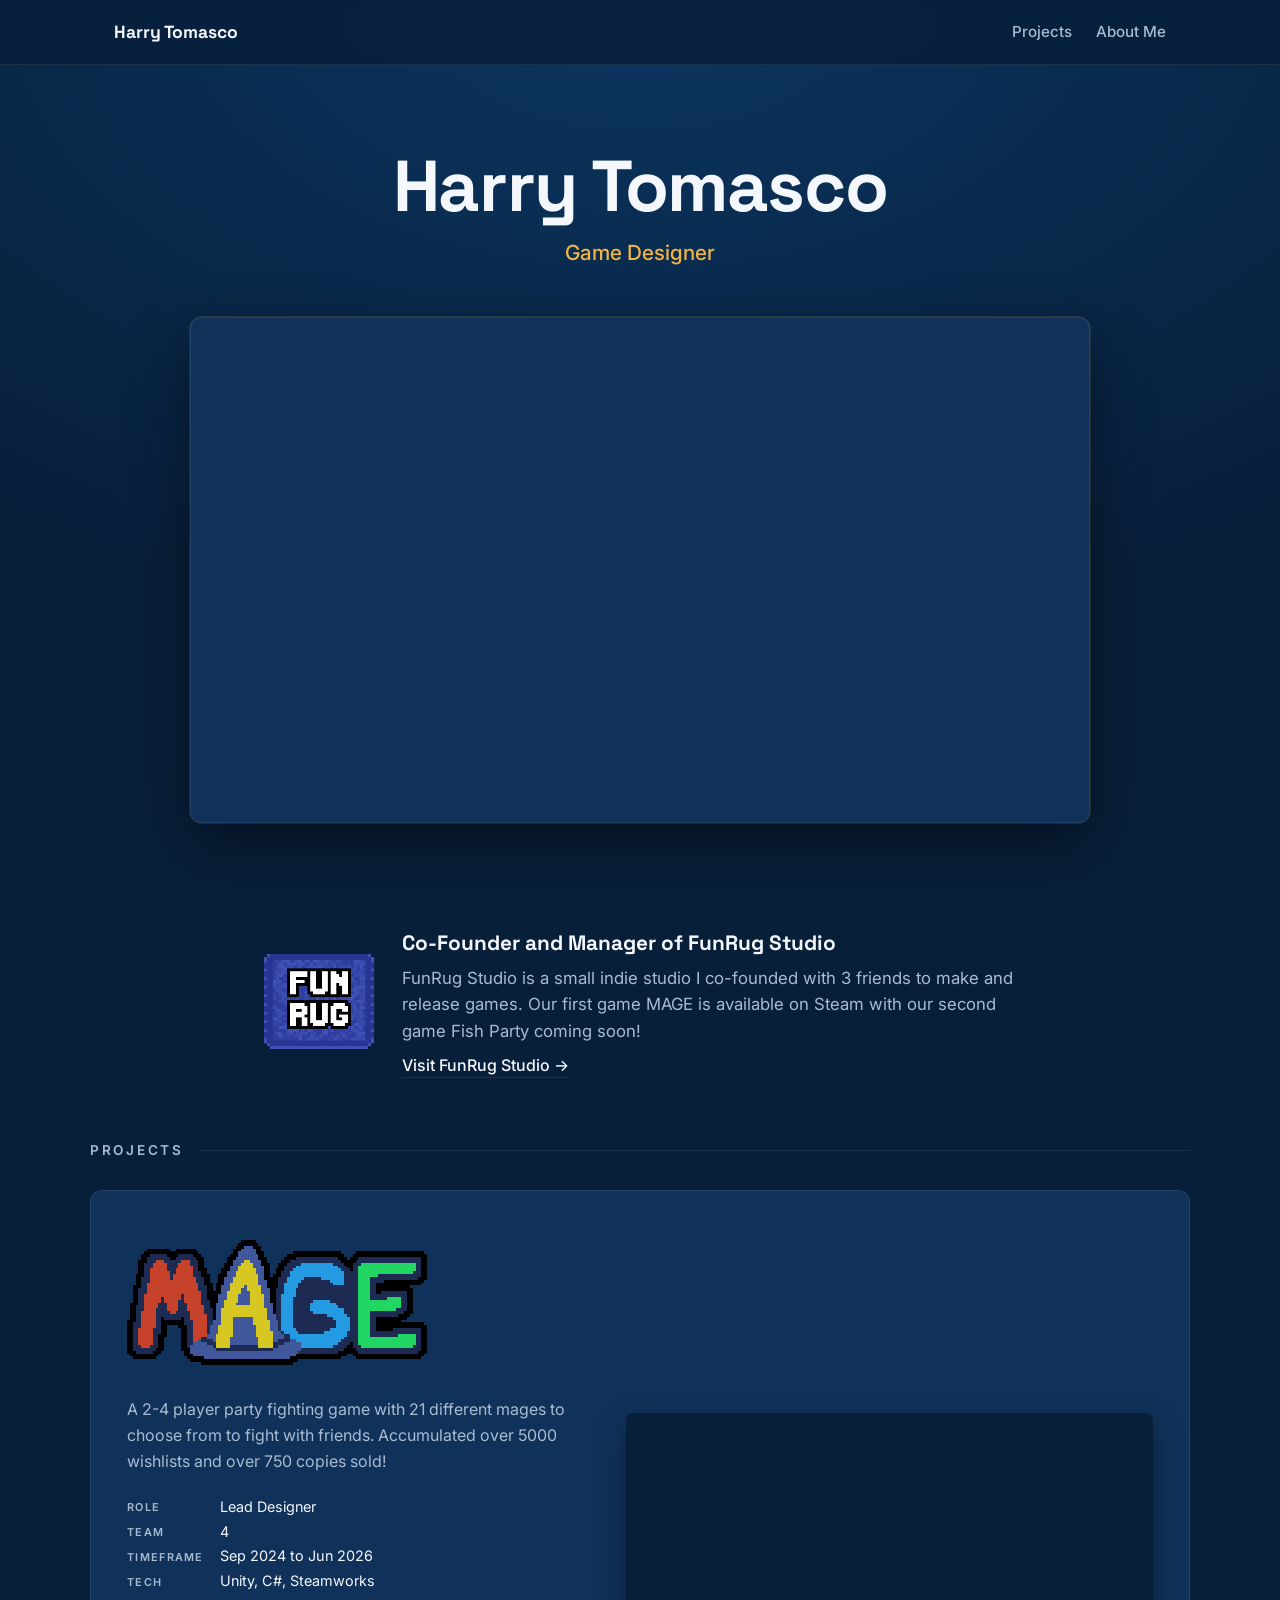
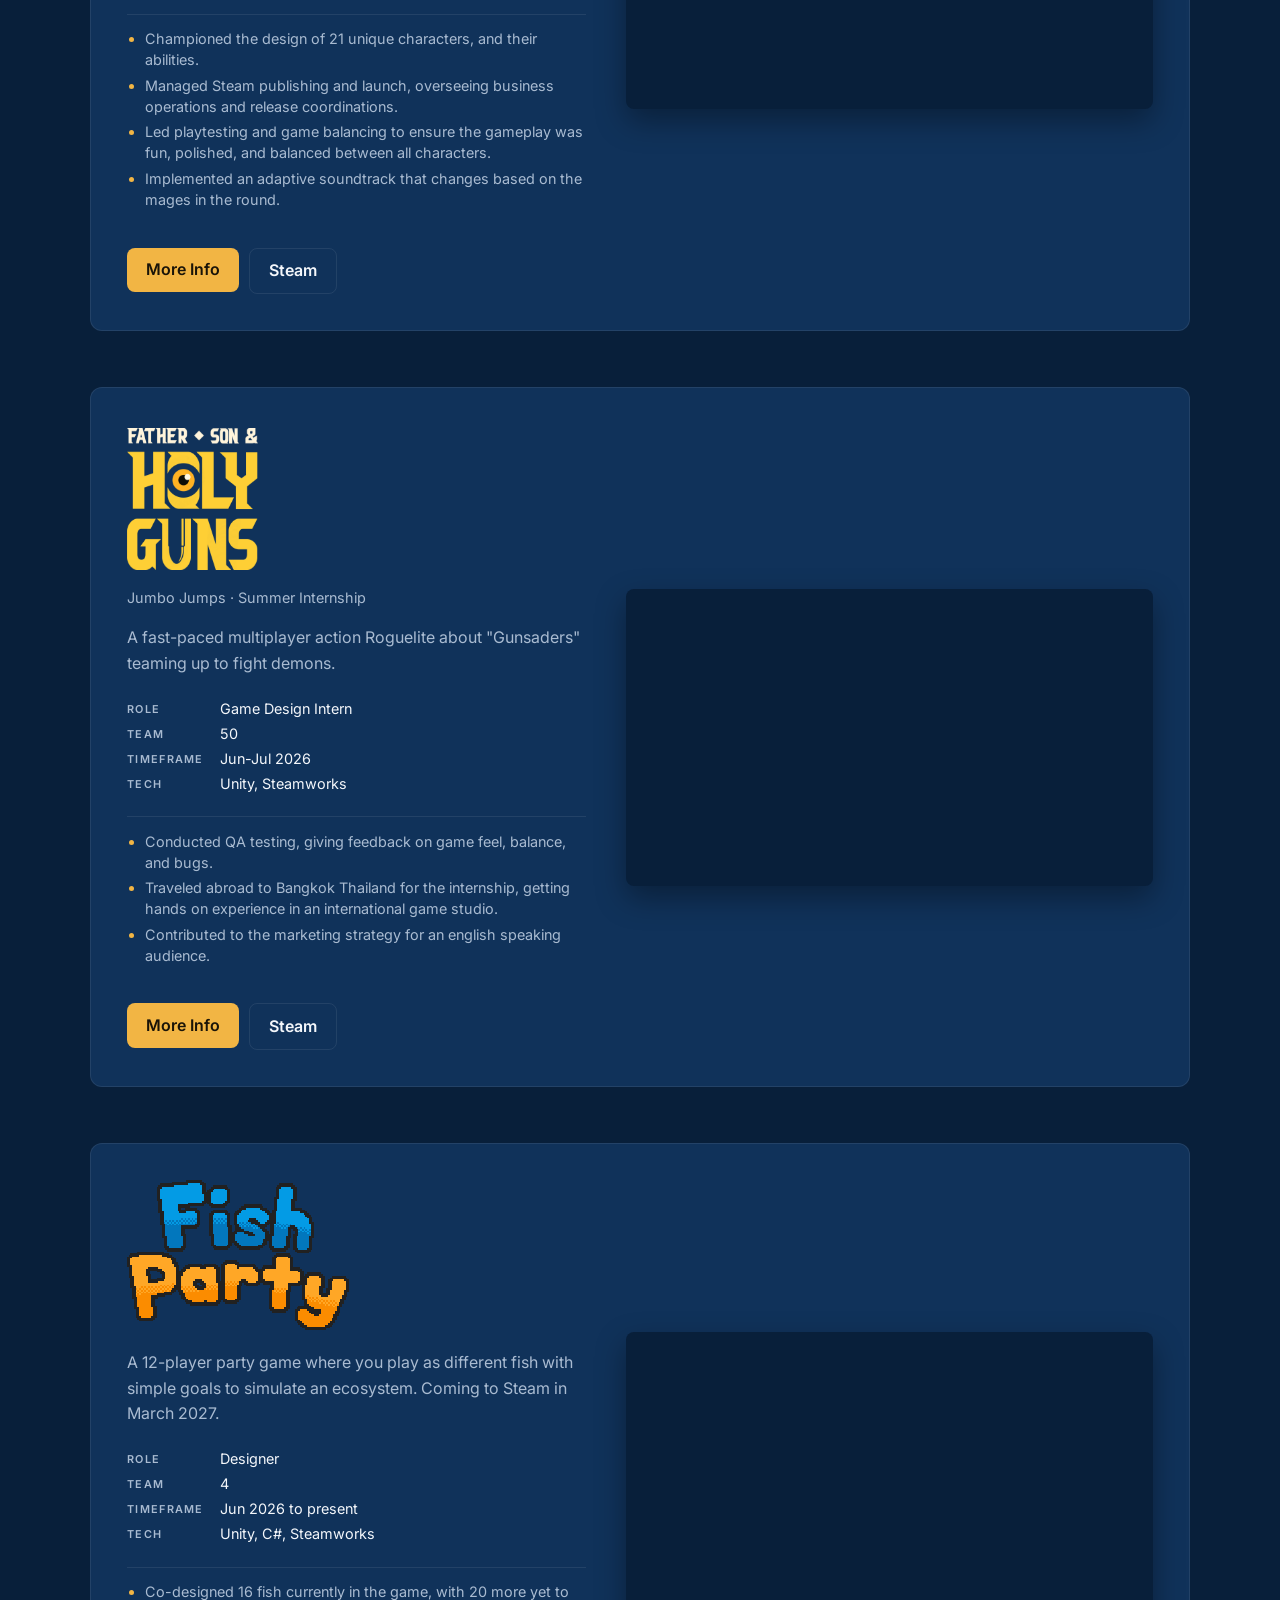
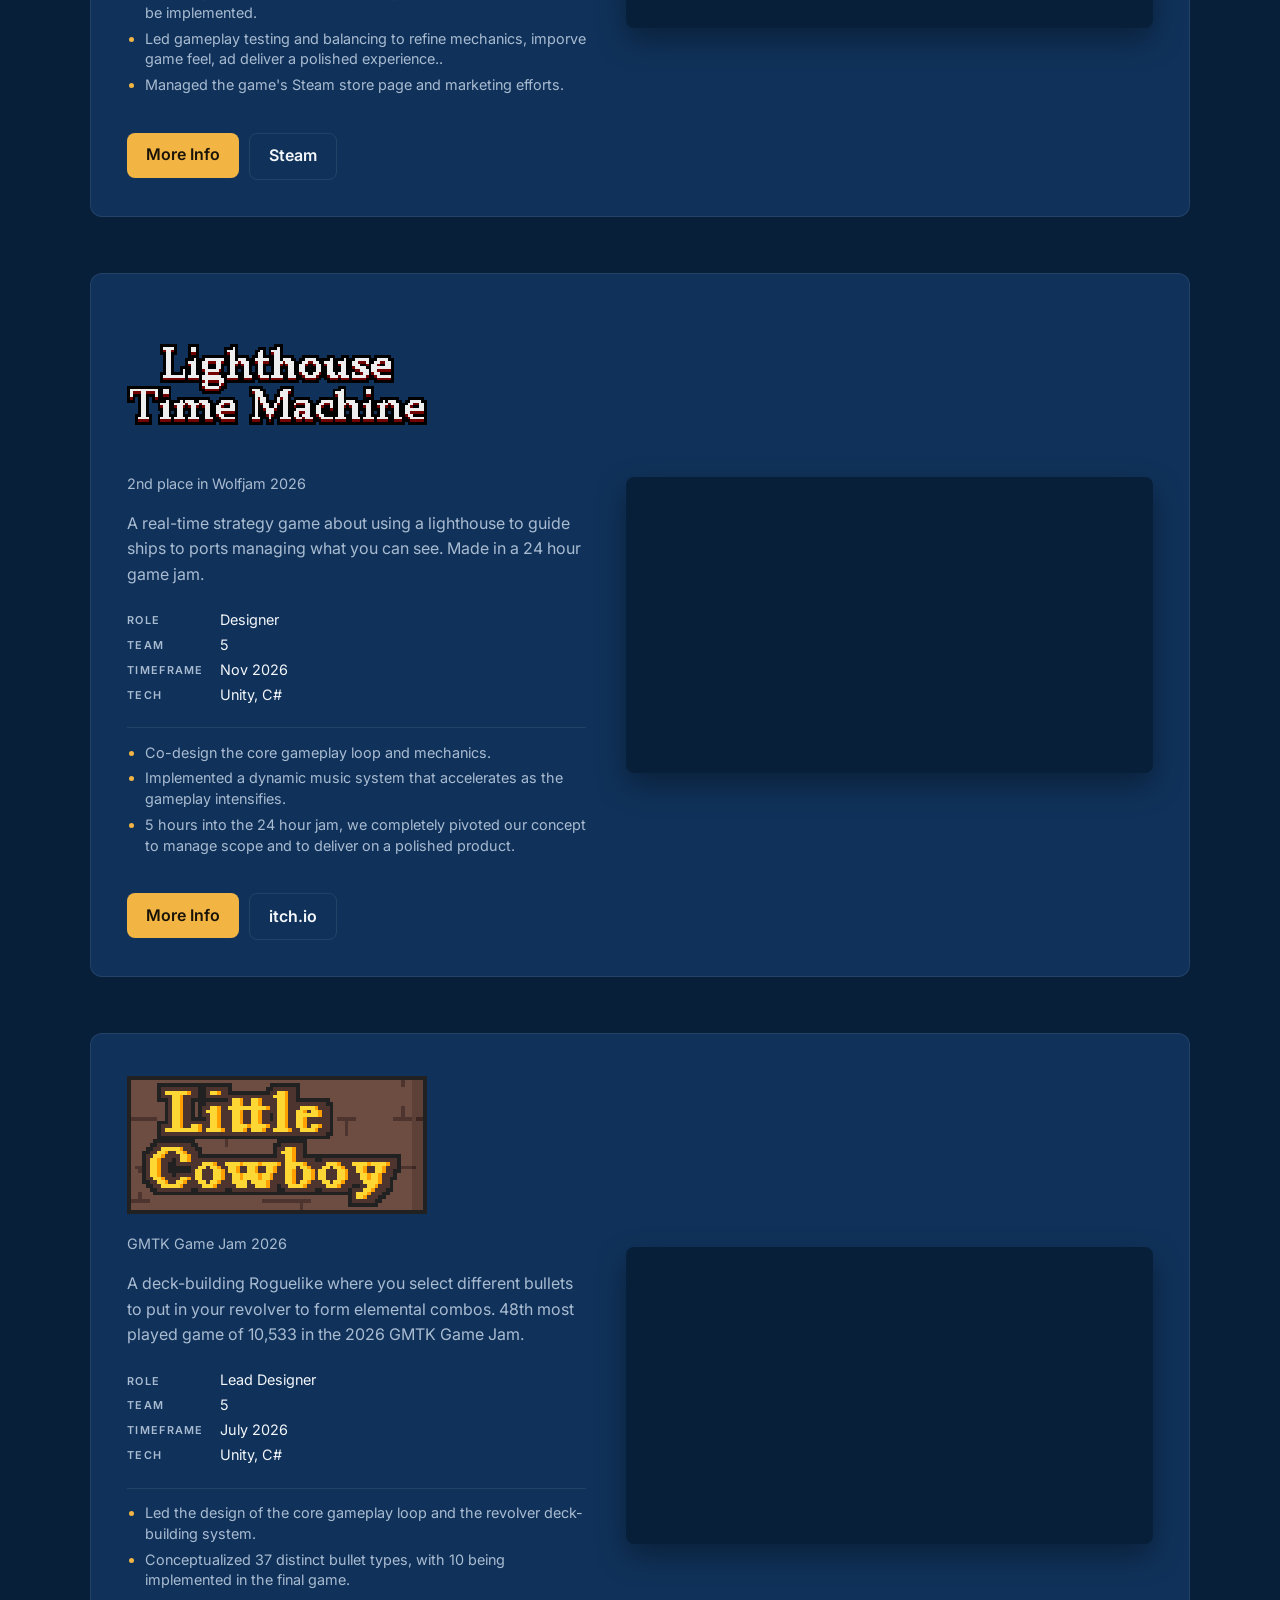
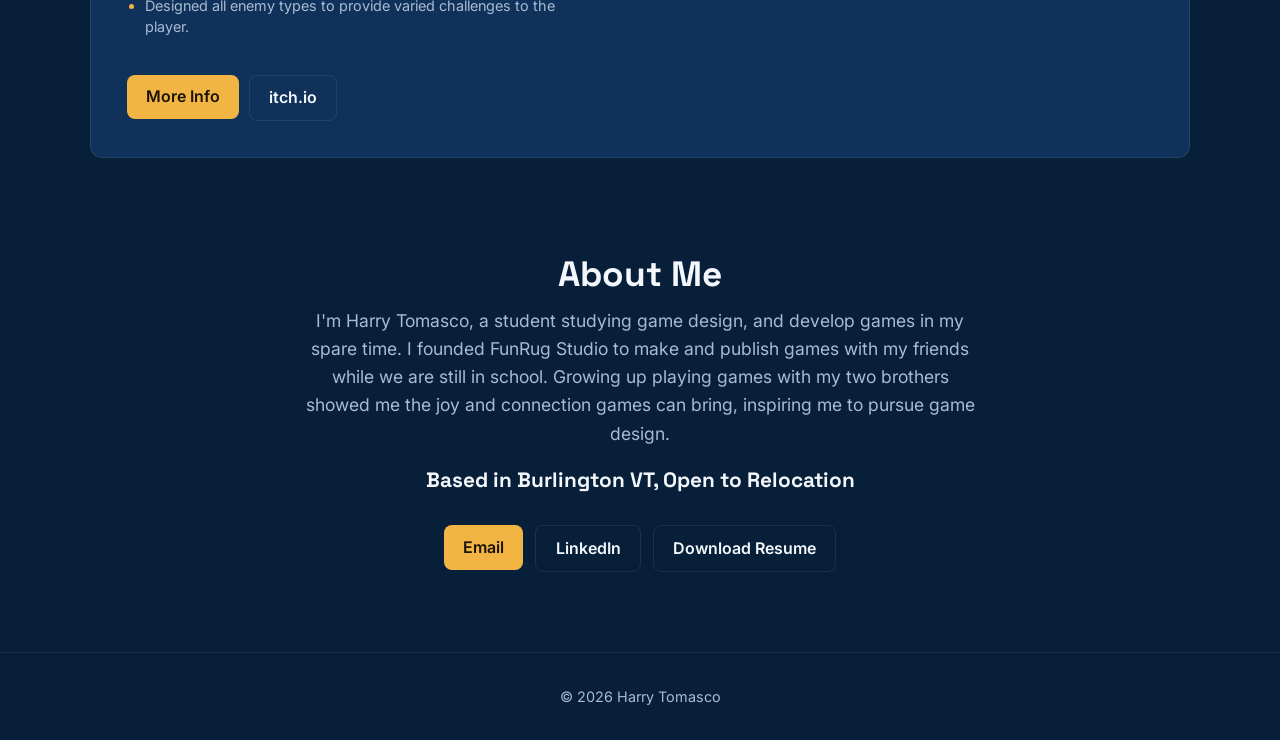
==== commit 810bae70: "added resume download" ====
--- a/index.html
+++ b/index.html
@@ -71,10 +71,10 @@
             <li><span>Tech</span> Unity, C#, Steamworks</li>
           </ul>
           <ul class="project-role">
-            <li>I led the design of the 21 unique characters, and their abilities.</li>
-            <li>I managed the business and publishing of the game on Steam.</li>
-            <li>I led the testing and balance of the game to make sure the gameplay was fun, polished, and balanced between all characters.</li>
-            <li>I implemented an adaptive soundtrack that changes based on the mages in the round.</li>
+            <li>Championed the design of 21 unique characters, and their abilities.</li>
+            <li>Managed Steam publishing and launch, overseeing business operations and release coordinations.</li>
+            <li>Led playtesting and game balancing to ensure the gameplay was fun, polished, and balanced between all characters.</li>
+            <li>Implemented an adaptive soundtrack that changes based on the mages in the round.</li>
           </ul>
           <div class="card-actions">
             <a class="button" href="projects/MAGE.html">More Info</a>
@@ -99,9 +99,9 @@
             <li><span>Tech</span> Unity, Steamworks</li>
           </ul>
           <ul class="project-role">
-            <li> I participated in QA testing, giving feedback on game feel, balance, and bugs.</li>
-            <li> I traveled abroad to Bangkok Thailand for the internship.</li>
-            <li> I helped guide marketing direction for an english speaking audience.</li>
+            <li> Conducted QA testing, giving feedback on game feel, balance, and bugs.</li>
+            <li> Traveled abroad to Bangkok Thailand for the internship, getting hands on experience in an international game studio.</li>
+            <li> Contributed to the marketing strategy for an english speaking audience.</li>
           </ul>
           <div class="card-actions">
             <a class="button" href="projects/father-son-and-holy-guns.html">More Info</a>
@@ -125,9 +125,9 @@
             <li><span>Tech</span> Unity, C#, Steamworks</li>
           </ul>
           <ul class="project-role">
-            <li> I helped in the design of all 16 fish currently in the game as well as about 20 more yet to be implemented.</li>
-            <li> I lead testing to ensure balance and polish.</li>
-            <li> I manage the Steam page and marketing efforts.</li>
+            <li> Co-designed 16 fish currently in the game, with 20 more yet to be implemented.</li>
+            <li> Led gameplay testing and balancing to refine mechanics, imporve game feel, ad deliver a polished experience..</li>
+            <li> Managed the game's Steam store page and marketing efforts.</li>
           </ul>
           <div class="card-actions">
             <a class="button" href="projects/fish-party.html">More Info</a>
@@ -153,8 +153,8 @@
             <li><span>Tech</span> Unity, C#</li>
           </ul>
           <ul class="project-role">
-            <li> I helped design the core gameplay loop and mechanics.</li>
-            <li> I implemented a dynamic music system for the music to speed up as the gameplay intensifies.</li>
+            <li> Co-design the core gameplay loop and mechanics.</li>
+            <li> Implemented a dynamic music system that accelerates as the gameplay intensifies.</li>
             <li> 5 hours into the 24 hour jam, we completely pivoted our concept to manage scope and to deliver on a polished product.</li>
           </ul>
           <div class="card-actions">
@@ -181,9 +181,9 @@
             <li><span>Tech</span> Unity, C#</li>
           </ul>
           <ul class="project-role">
-            <li> I led the design of the core gameplay loop and the revolver deck-building system.</li>
-            <li> I drafted ideas for 37 different bullet types, with 10 being implemented.</li>
-            <li> I designed all of the enemies to provide varied challenges to the player.</li>
+            <li> Led the design of the core gameplay loop and the revolver deck-building system.</li>
+            <li> Conceptualized 37 distinct bullet types, with 10 being implemented in the final game.</li>
+            <li> Designed all enemy types to provide varied challenges to the player.</li>
           </ul>
           <div class="card-actions">
             <a class="button" href="projects/little-cowboy.html">More Info</a>
@@ -200,11 +200,13 @@
     <h2>About Me</h2>
     <p>I'm Harry Tomasco, a student studying game design, and develop games in my spare time. 
       I founded FunRug Studio to make and publish games with my friends while we are still in school.
-      Growing up playing games with my two brothers inspired me to go into game design.</p>
+      Growing up playing games with my two brothers showed me the joy and connection games can bring, inspiring me to pursue game design.</p>
     <p class="studio-title">Based in Burlington VT, Open to Relocation</p>
     <div class="contact-buttons">
       <a class="button" href="mailto:harry.tomasco@gmail.com">Email</a>
       <a class="button secondary" href="https://www.linkedin.com/in/harry-tomasco/" target="_blank">LinkedIn</a>
+        <a class="button secondary" href="Harry-Tomasco-Resume.pdf" download>Download Resume</a>
+
     </div>
   </section>
 
--- a/css/style.css
+++ b/css/style.css
@@ -678,6 +678,23 @@
   border-radius: 8px;
   border: 1px solid var(--border);
 }
+.doc-figure.small { max-width: 400px; }
+/* Text on the left, document on the right */
+.split {
+  display: grid;
+  grid-template-columns: 1fr 360px;   /* width of the document */
+  gap: 2.5rem;
+  align-items: start;
+}
+.split .doc-figure { margin: 0; max-width: none; }
+.split .doc-figure figcaption {
+  margin: 0.6rem 0 0;
+  font-size: 0.9rem;
+}
+
+@media (max-width: 800px) {
+  .split { grid-template-columns: 1fr; }
+}
 .before-after {
   display: grid;
   grid-template-columns: 1fr 1fr;
@@ -690,6 +707,20 @@
   font-weight: 600;
   letter-spacing: 0.12em;
   text-transform: uppercase;
+}
+/* Equal-width columns that never stretch to fit their content */
+.before-after { grid-template-columns: repeat(2, minmax(0, 1fr)); }
+
+/* Same-size 16:9 box for images and videos */
+.before-after img,
+.before-after video {
+  width: 100%;
+  aspect-ratio: 16 / 9;
+  object-fit: contain;
+  background: var(--card);
+  display: block;
+  border-radius: 8px;
+  border: 1px solid var(--border);
 }
 .detail-section .mini-heading { margin-top: 1.75rem; }
 .section-intro + .mini-heading { margin-top: -0.5rem; }
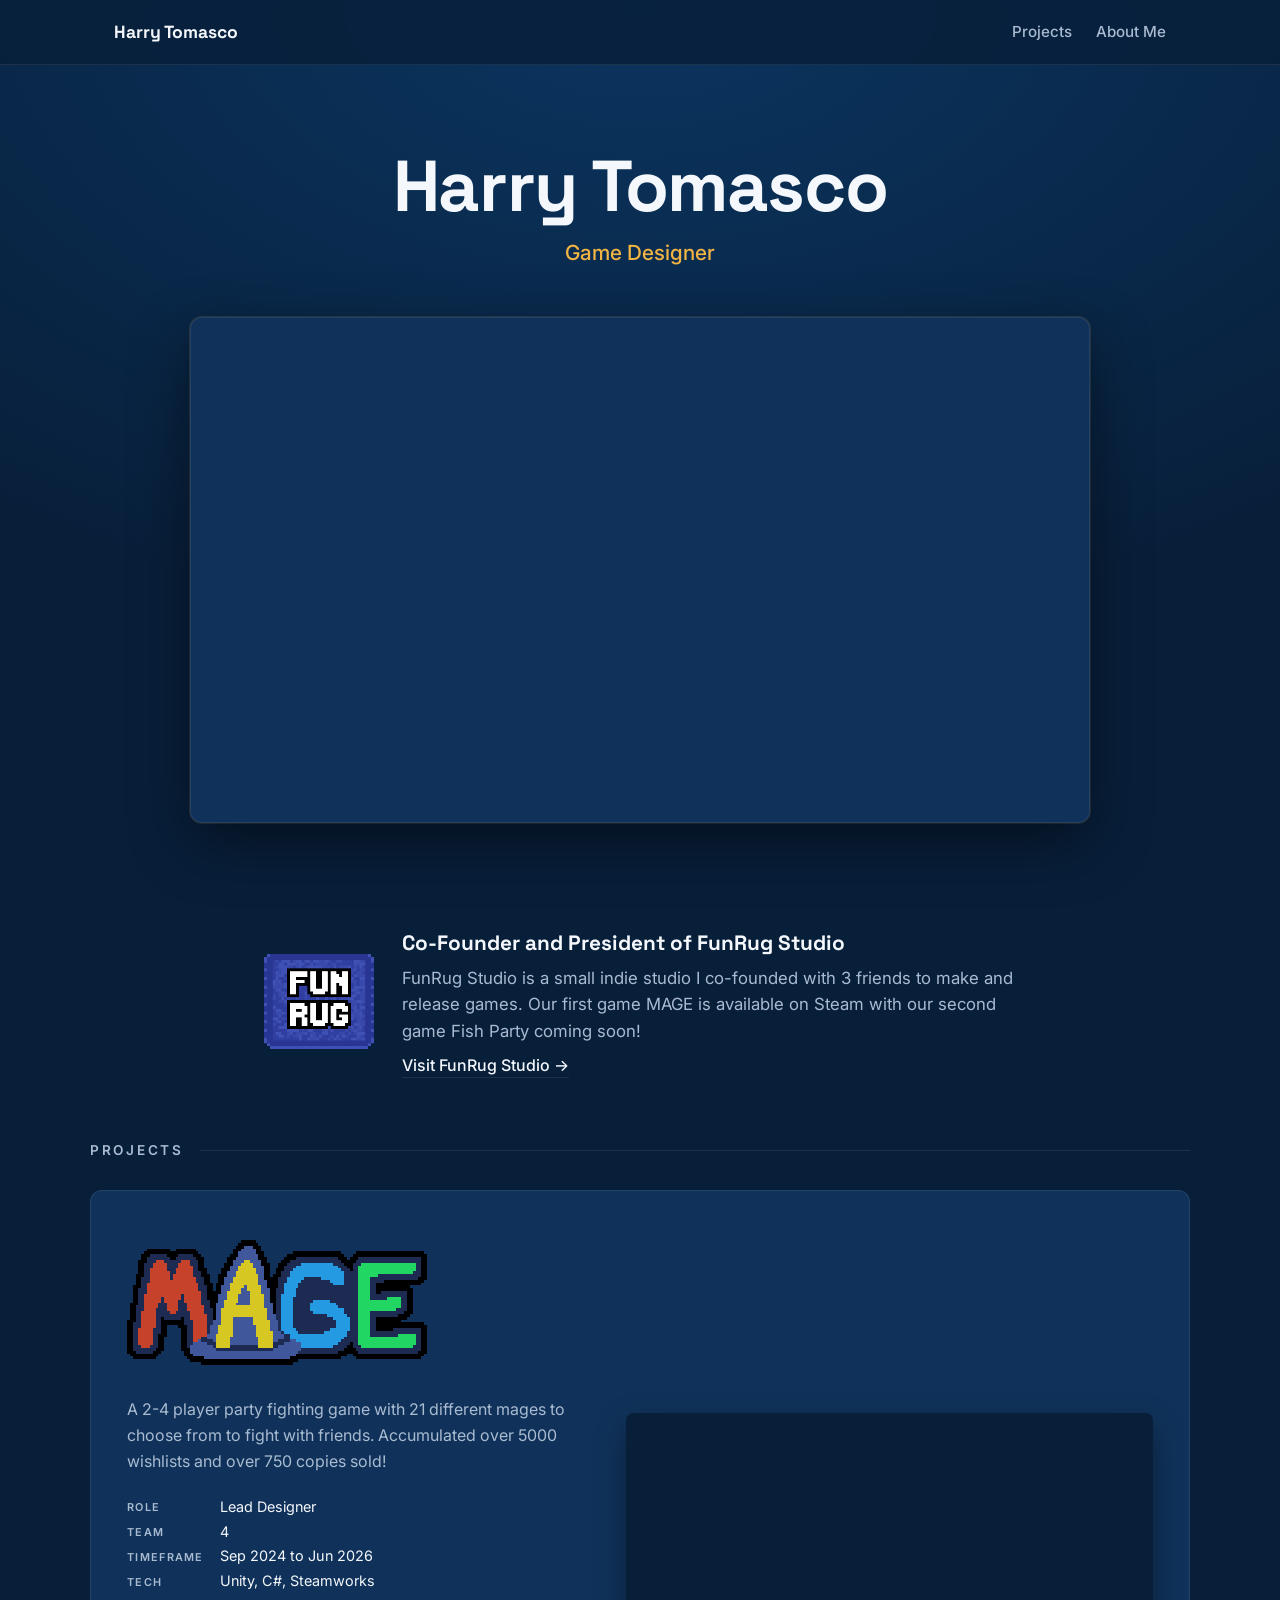
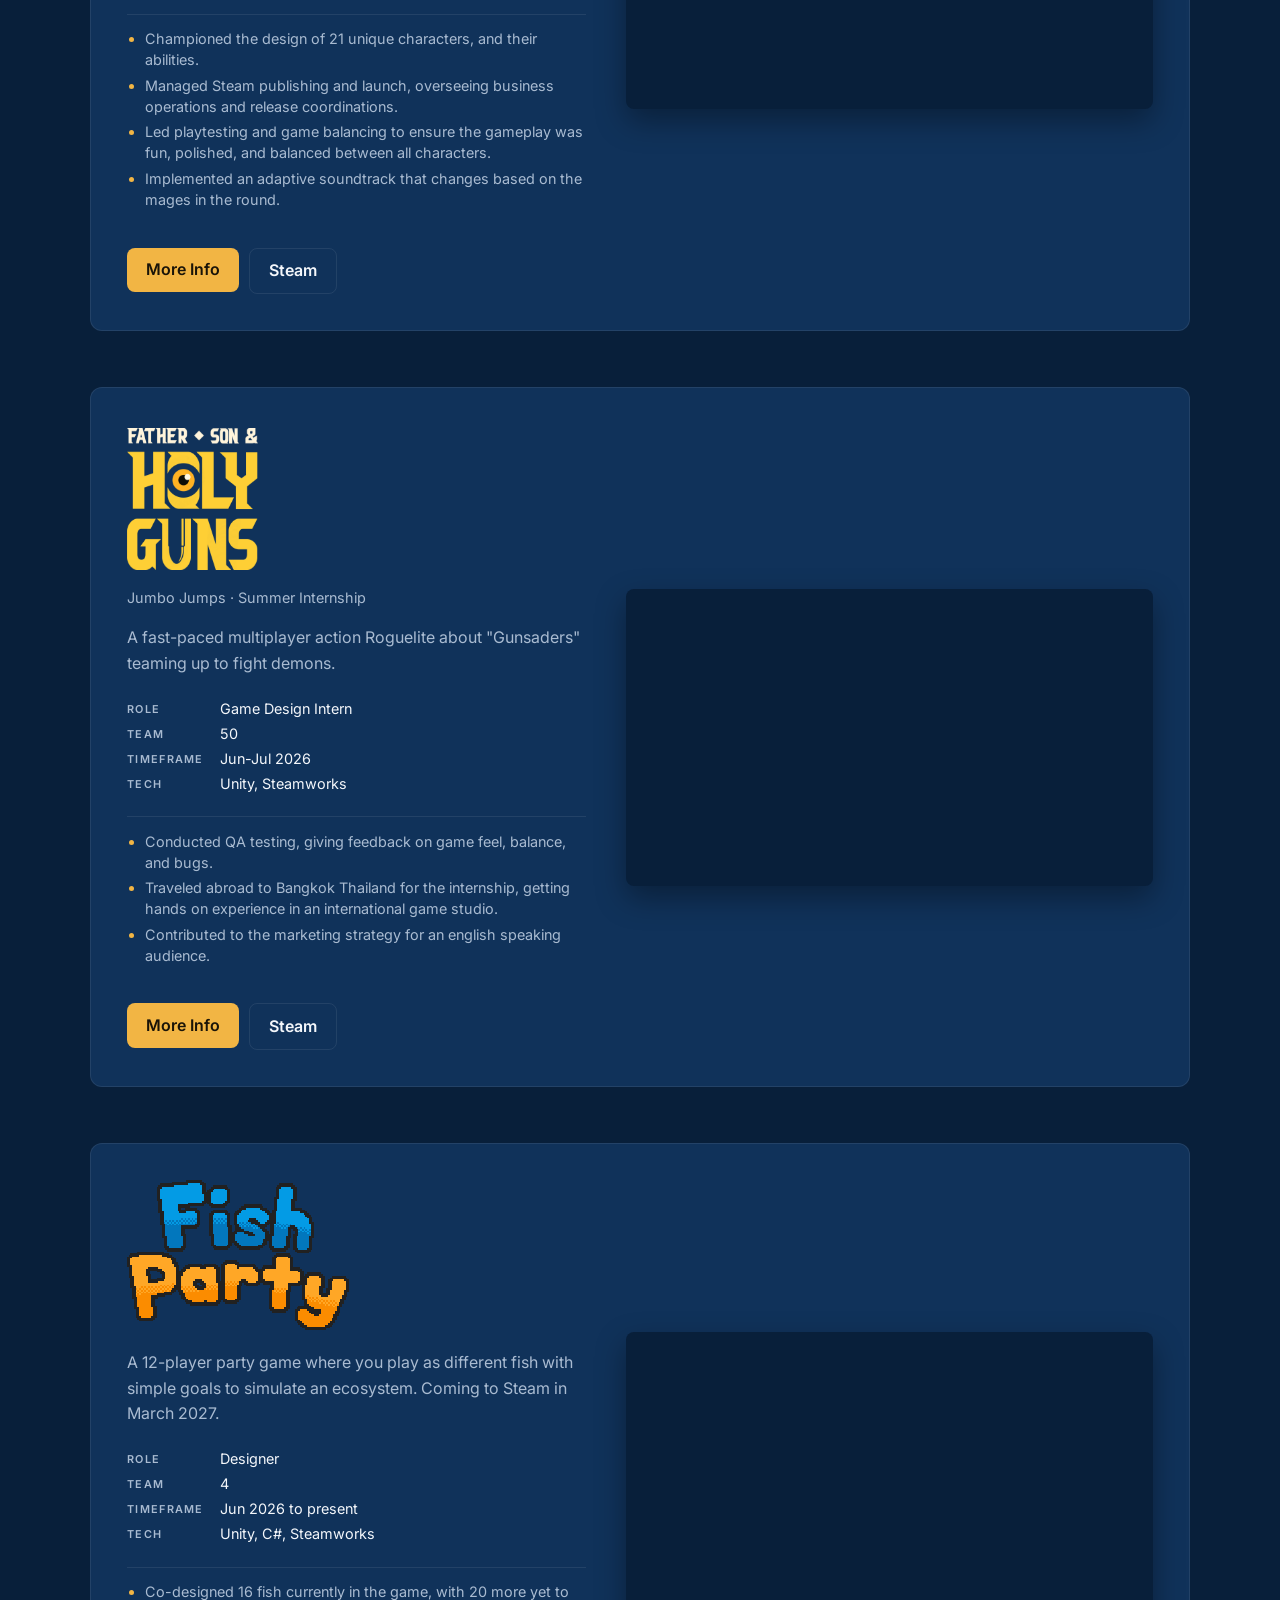
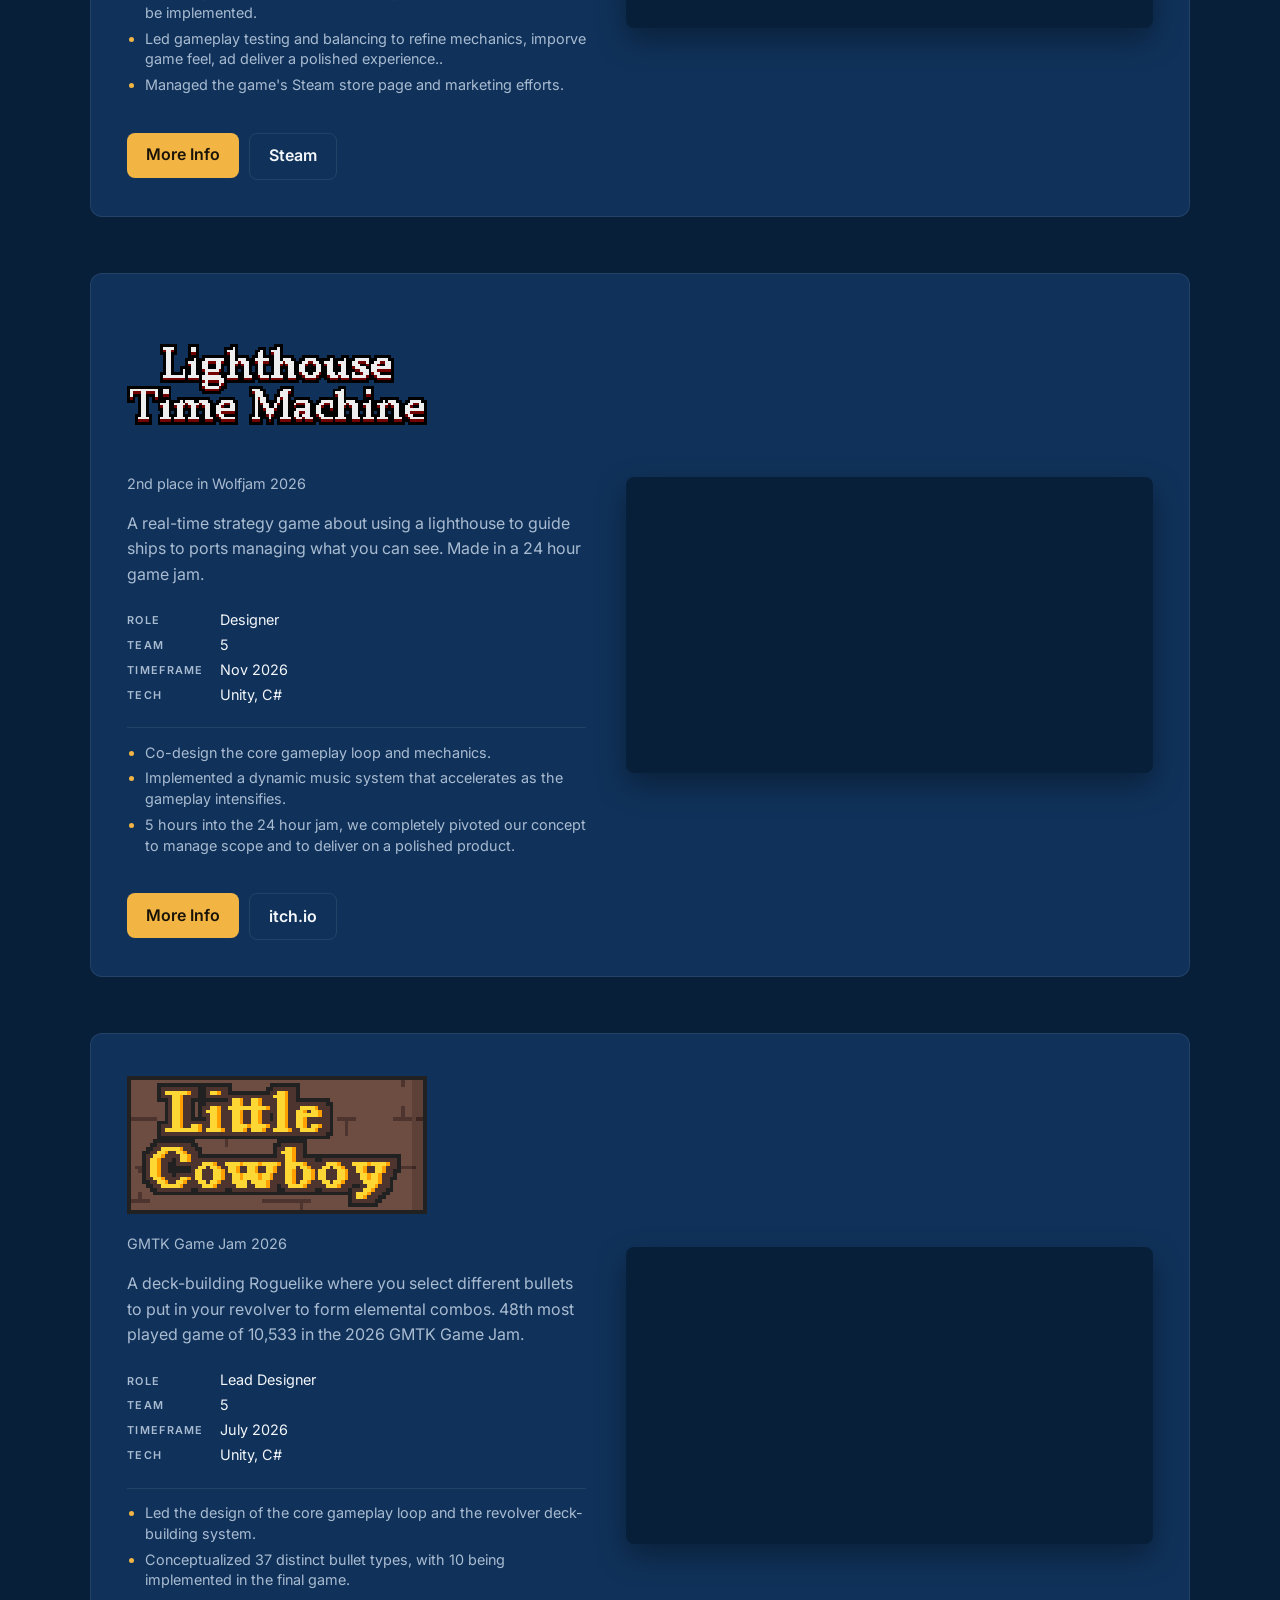
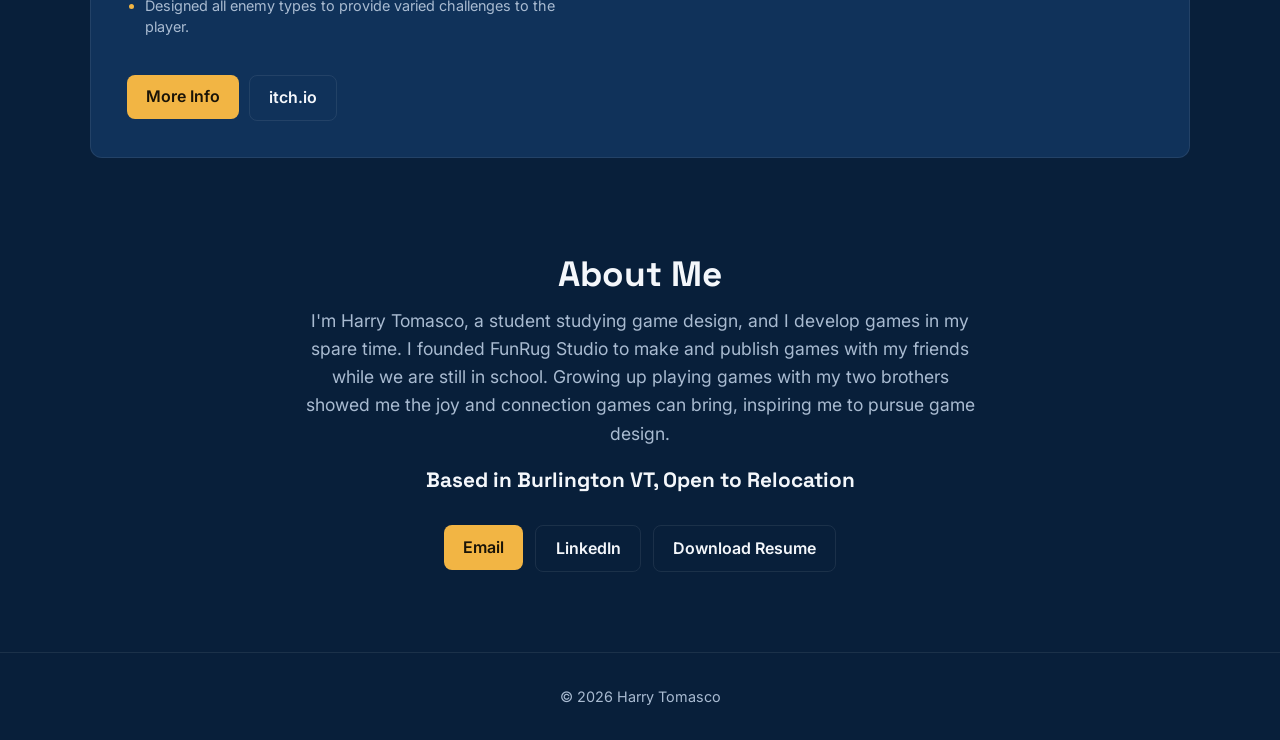
==== commit b4073a2f: "updated wording" ====
--- a/index.html
+++ b/index.html
@@ -40,7 +40,7 @@
     <!-- Logo: put your file at images/funrug/logo.png (transparent PNG works best) -->
     <img class="studio-logo" src="images/funrug/funrug-logo.png" alt="FunRug Studio logo">
     <div>
-      <p class="studio-title">Co-Founder and Manager of FunRug Studio</p>      
+      <p class="studio-title">Co-Founder and President of FunRug Studio</p>      
       <p>FunRug Studio is a small indie studio I co-founded with 3 friends to make and release games. Our first game MAGE is available on Steam with our second game Fish Party coming soon!</p>
       <a class="text-link" href="https://www.funrugstudio.com/">Visit FunRug Studio &rarr;</a>
     </div>
@@ -198,7 +198,7 @@
   <!-- ===== ABOUT ME + CONTACT ===== -->
   <section id="contact" class="container contact-section">
     <h2>About Me</h2>
-    <p>I'm Harry Tomasco, a student studying game design, and develop games in my spare time. 
+    <p>I'm Harry Tomasco, a student studying game design, and I develop games in my spare time. 
       I founded FunRug Studio to make and publish games with my friends while we are still in school.
       Growing up playing games with my two brothers showed me the joy and connection games can bring, inspiring me to pursue game design.</p>
     <p class="studio-title">Based in Burlington VT, Open to Relocation</p>
